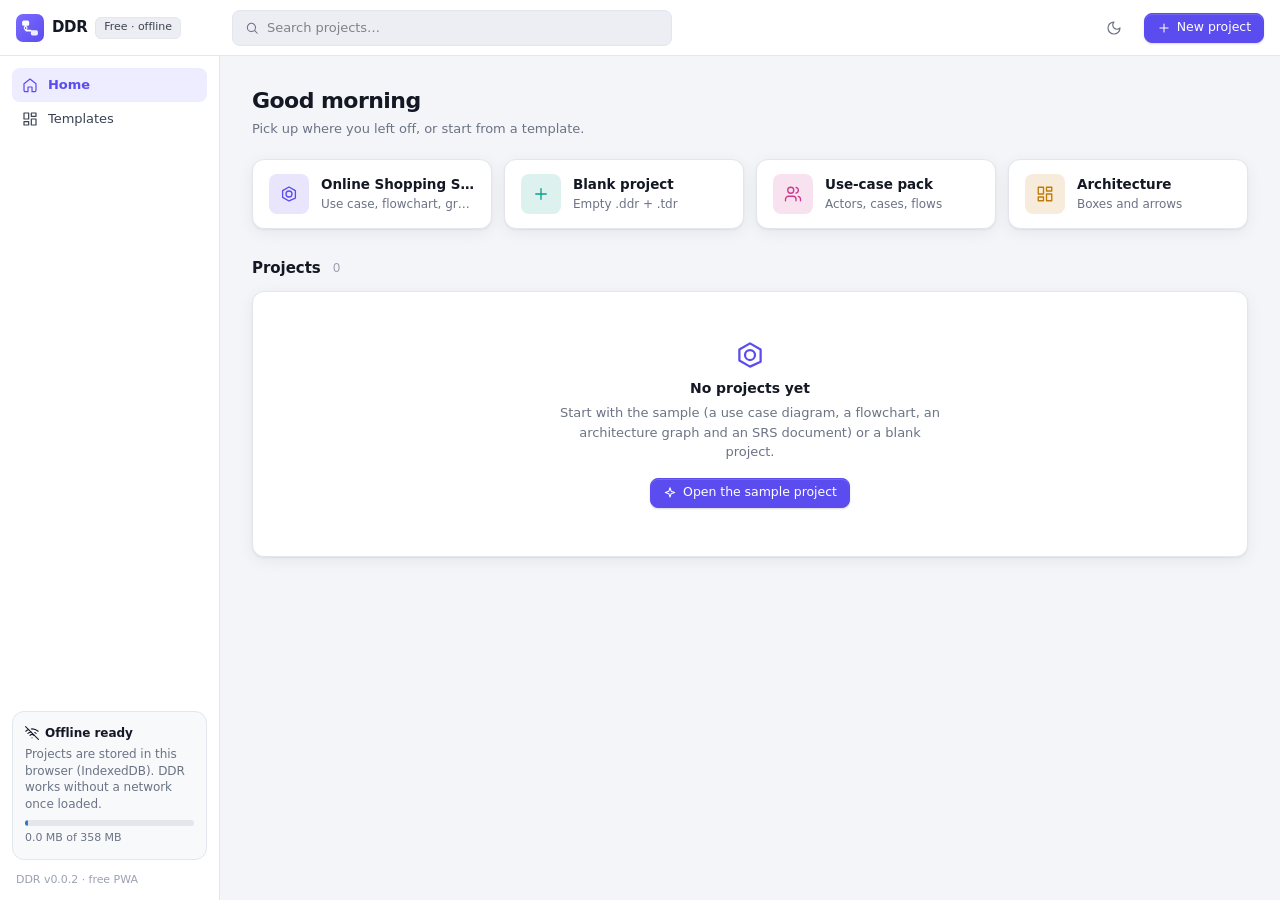
==== index.html @ 41c35bd2 "PWA v0.0.2: mobile layout, resizable panels, SEO" ====
<!doctype html>
<html lang="en">
  <head>
    <meta charset="UTF-8" />
    <meta name="viewport" content="width=device-width, initial-scale=1.0, viewport-fit=cover, interactive-widget=resizes-content" />
    <title>DDR: Diagram Done Right · text-to-diagram editor for software engineers</title>
    <meta name="description" content="DDR is a free, offline-first editor for software diagrams and docs. Write use case diagrams, flowcharts and architecture graphs as plain text, see them live, drag nodes and bend edges, and the code updates itself." />
    <meta name="keywords" content="diagram as code, text to diagram, use case diagram, flowchart, architecture diagram, UML, SRS, software documentation, diagram editor, offline PWA, ddr, tdr" />
    <meta name="author" content="Fastering18" />
    <meta name="robots" content="index, follow, max-image-preview:large" />
    <meta name="application-name" content="DDR" />
    <meta name="apple-mobile-web-app-title" content="DDR" />
    <meta name="apple-mobile-web-app-capable" content="yes" />
    <meta name="mobile-web-app-capable" content="yes" />
    <meta name="apple-mobile-web-app-status-bar-style" content="black-translucent" />
    <meta name="format-detection" content="telephone=no" />
    <meta name="color-scheme" content="light dark" />
    <meta name="theme-color" content="#5b4cf0" media="(prefers-color-scheme: light)" />
    <meta name="theme-color" content="#151820" media="(prefers-color-scheme: dark)" />
    <link rel="icon" type="image/svg+xml" href="./icons/icon.svg" />
    <link rel="icon" type="image/png" sizes="192x192" href="./icons/icon-192.png" />
    <link rel="apple-touch-icon" href="./icons/icon-192.png" />

    <meta property="og:type" content="website" />
    <meta property="og:site_name" content="DDR: Diagram Done Right" />
    <meta property="og:title" content="DDR: Diagram Done Right" />
    <meta property="og:description" content="Write diagrams as text, see them live, drag them and the code follows. Use case diagrams, flowcharts, architecture graphs and docs in one offline app." />
    <meta property="og:locale" content="en_US" />
    <meta property="og:image:width" content="1200" />
    <meta property="og:image:height" content="630" />
    <meta property="og:image:alt" content="The DDR editor: diagram code on the left, the live use case diagram on the right" />
    <meta name="twitter:card" content="summary_large_image" />
    <meta name="twitter:title" content="DDR: Diagram Done Right" />
    <meta name="twitter:description" content="Write diagrams as text, see them live, drag them and the code follows. Free and offline." />
    <link rel="canonical" href="https://fastering.thedev.id/ddr-free/" />
    <link rel="sitemap" type="application/xml" title="Sitemap" href="https://fastering.thedev.id/ddr-free/sitemap.xml" />
    <meta property="og:url" content="https://fastering.thedev.id/ddr-free/" />
    <meta property="og:image" content="https://fastering.thedev.id/ddr-free/og.png" />
    <meta property="og:image:secure_url" content="https://fastering.thedev.id/ddr-free/og.png" />
    <meta property="og:image:type" content="image/png" />
    <meta name="twitter:image" content="https://fastering.thedev.id/ddr-free/og.png" />
    <script type="application/ld+json">{"@context":"https://schema.org","@type":"SoftwareApplication","name":"DDR: Diagram Done Right","alternateName":"DDR","url":"https://fastering.thedev.id/ddr-free/","image":"https://fastering.thedev.id/ddr-free/og.png","screenshot":"https://fastering.thedev.id/ddr-free/og.png","applicationCategory":"DeveloperApplication","applicationSubCategory":"Diagram editor","operatingSystem":"Any (web browser), Windows, macOS, Linux, Android, iOS","softwareVersion":"0.0.2","description":"Offline-first editor for software diagrams and docs. Write use case diagrams, flowcharts and architecture graphs as text, see them live, and drag them while the code follows.","offers":{"@type":"Offer","price":"0","priceCurrency":"USD"},"author":{"@type":"Person","name":"Fastering18","url":"https://github.com/Fastering18"},"featureList":["Diagrams as text (.ddr)","Documents with live diagrams (.tdr)","Two-way code and diagram editing","Straight and curved edges with bends","SVG and PNG export","Works offline (PWA)"]}</script>

    <script>
      try {
        const t = localStorage.getItem('ddr.theme') || (matchMedia('(prefers-color-scheme: dark)').matches ? 'dark' : 'light')
        document.documentElement.dataset.theme = t
      } catch {}
    </script>
    <script type="module" crossorigin src="./assets/index-CaxhBNw_.js"></script>
    <link rel="stylesheet" crossorigin href="./assets/index-z5CokylX.css">
  <link rel="manifest" href="./manifest.webmanifest"></head>
  <body>
    <div id="app">
      <!-- Static intro for crawlers and no-JS visitors. The app replaces it on load. -->
      <main id="ddr-static" style="max-width:720px;margin:0 auto;padding:40px 20px;font-family:system-ui,sans-serif;line-height:1.6">
        <h1>DDR: Diagram Done Right</h1>
        <p>DDR is an all-in-one editor for software engineers. Write diagrams as plain text in <code>.ddr</code> files and documents in <code>.tdr</code> files, and see the result live next to the code.</p>
        <h2>Features</h2>
        <ul>
          <li>Use case diagrams, flowcharts and architecture graphs from a short, readable text syntax.</li>
          <li>Two-way editing: drag nodes, bend edges into straight or curved lines, and the code updates only that part.</li>
          <li>Documents with embedded live diagrams, ready to print or save as PDF.</li>
          <li>Export diagrams as SVG or PNG.</li>
          <li>Works offline as an installable app. Projects stay in your browser.</li>
          <li>Responsive layout with resizable panels on desktop and mobile.</li>
        </ul>
        <noscript><p><strong>DDR needs JavaScript to run.</strong> Please enable it to open the editor.</p></noscript>
      </main>
    </div>
  </body>
</html>
---- assets/index-z5CokylX.css ----
/*! tailwindcss v4.3.3 | MIT License | https://tailwindcss.com */
@layer properties{@supports (((-webkit-hyphens:none)) and (not (margin-trim:inline))) or ((-moz-orient:inline) and (not (color:rgb(from red r g b)))){*,:before,:after{--tw-rotate-x:initial;--tw-rotate-y:initial;--tw-rotate-z:initial;--tw-skew-x:initial;--tw-skew-y:initial;--tw-space-y-reverse:0;--tw-space-x-reverse:0;--tw-border-style:solid;--tw-leading:initial;--tw-font-weight:initial;--tw-tracking:initial;--tw-ordinal:initial;--tw-slashed-zero:initial;--tw-numeric-figure:initial;--tw-numeric-spacing:initial;--tw-numeric-fraction:initial;--tw-shadow:0 0 #0000;--tw-shadow-color:initial;--tw-shadow-alpha:100%;--tw-inset-shadow:0 0 #0000;--tw-inset-shadow-color:initial;--tw-inset-shadow-alpha:100%;--tw-ring-color:initial;--tw-ring-shadow:0 0 #0000;--tw-inset-ring-color:initial;--tw-inset-ring-shadow:0 0 #0000;--tw-ring-inset:initial;--tw-ring-offset-width:0px;--tw-ring-offset-color:#fff;--tw-ring-offset-shadow:0 0 #0000;--tw-outline-style:solid;--tw-blur:initial;--tw-brightness:initial;--tw-contrast:initial;--tw-grayscale:initial;--tw-hue-rotate:initial;--tw-invert:initial;--tw-opacity:initial;--tw-saturate:initial;--tw-sepia:initial;--tw-drop-shadow:initial;--tw-drop-shadow-color:initial;--tw-drop-shadow-alpha:100%;--tw-drop-shadow-size:initial;--tw-backdrop-blur:initial;--tw-backdrop-brightness:initial;--tw-backdrop-contrast:initial;--tw-backdrop-grayscale:initial;--tw-backdrop-hue-rotate:initial;--tw-backdrop-invert:initial;--tw-backdrop-opacity:initial;--tw-backdrop-saturate:initial;--tw-backdrop-sepia:initial;--tw-translate-x:0;--tw-translate-y:0;--tw-translate-z:0}::backdrop{--tw-rotate-x:initial;--tw-rotate-y:initial;--tw-rotate-z:initial;--tw-skew-x:initial;--tw-skew-y:initial;--tw-space-y-reverse:0;--tw-space-x-reverse:0;--tw-border-style:solid;--tw-leading:initial;--tw-font-weight:initial;--tw-tracking:initial;--tw-ordinal:initial;--tw-slashed-zero:initial;--tw-numeric-figure:initial;--tw-numeric-spacing:initial;--tw-numeric-fraction:initial;--tw-shadow:0 0 #0000;--tw-shadow-color:initial;--tw-shadow-alpha:100%;--tw-inset-shadow:0 0 #0000;--tw-inset-shadow-color:initial;--tw-inset-shadow-alpha:100%;--tw-ring-color:initial;--tw-ring-shadow:0 0 #0000;--tw-inset-ring-color:initial;--tw-inset-ring-shadow:0 0 #0000;--tw-ring-inset:initial;--tw-ring-offset-width:0px;--tw-ring-offset-color:#fff;--tw-ring-offset-shadow:0 0 #0000;--tw-outline-style:solid;--tw-blur:initial;--tw-brightness:initial;--tw-contrast:initial;--tw-grayscale:initial;--tw-hue-rotate:initial;--tw-invert:initial;--tw-opacity:initial;--tw-saturate:initial;--tw-sepia:initial;--tw-drop-shadow:initial;--tw-drop-shadow-color:initial;--tw-drop-shadow-alpha:100%;--tw-drop-shadow-size:initial;--tw-backdrop-blur:initial;--tw-backdrop-brightness:initial;--tw-backdrop-contrast:initial;--tw-backdrop-grayscale:initial;--tw-backdrop-hue-rotate:initial;--tw-backdrop-invert:initial;--tw-backdrop-opacity:initial;--tw-backdrop-saturate:initial;--tw-backdrop-sepia:initial;--tw-translate-x:0;--tw-translate-y:0;--tw-translate-z:0}}}@layer theme{:root,:host{--font-sans:Inter, "Segoe UI", system-ui, -apple-system, sans-serif;--font-mono:"JetBrains Mono", "Cascadia Code", "Fira Code", Consolas, monospace;--color-black:#000;--color-white:#fff;--spacing:.25rem;--container-sm:24rem;--container-md:28rem;--font-weight-medium:500;--font-weight-semibold:600;--font-weight-bold:700;--tracking-tight:-.025em;--tracking-wider:.05em;--leading-tight:1.25;--leading-snug:1.375;--leading-relaxed:1.625;--radius-md:.375rem;--radius-lg:.5rem;--radius-xl:.75rem;--shadow-lg:0 10px 15px -3px #0000001a, 0 4px 6px -4px #0000001a;--default-transition-duration:.15s;--default-transition-timing-function:cubic-bezier(.4, 0, .2, 1);--default-font-family:Inter, "Segoe UI", system-ui, -apple-system, sans-serif;--default-mono-font-family:"JetBrains Mono", "Cascadia Code", "Fira Code", Consolas, monospace}}@layer base{*,:after,:before{box-sizing:border-box;border:0 solid;margin:0;padding:0}::backdrop{box-sizing:border-box;border:0 solid;margin:0;padding:0}::file-selector-button{box-sizing:border-box;border:0 solid;margin:0;padding:0}html,:host{-webkit-text-size-adjust:100%;tab-size:4;line-height:1.5;font-family:var(--default-font-family,-apple-system, BlinkMacSystemFont, "Segoe UI", Roboto, "Helvetica Neue", "Noto Sans", Arial, sans-serif, "Apple Color Emoji", "Segoe UI Emoji", "Segoe UI Symbol", "Noto Color Emoji");font-feature-settings:var(--default-font-feature-settings,normal);font-variation-settings:var(--default-font-variation-settings,normal);-webkit-tap-highlight-color:transparent}hr{height:0;color:inherit;border-top-width:1px}abbr:where([title]){-webkit-text-decoration:underline dotted;text-decoration:underline dotted}h1,h2,h3,h4,h5,h6{font-size:inherit;font-weight:inherit}a{color:inherit;-webkit-text-decoration:inherit;-webkit-text-decoration:inherit;-webkit-text-decoration:inherit;-webkit-text-decoration:inherit;text-decoration:inherit}b,strong{font-weight:bolder}code,kbd,samp,pre{font-family:var(--default-mono-font-family,ui-monospace, SFMono-Regular, Menlo, Monaco, Consolas, "Liberation Mono", "Courier New", monospace);font-feature-settings:var(--default-mono-font-feature-settings,normal);font-variation-settings:var(--default-mono-font-variation-settings,normal);font-size:1em}small{font-size:80%}sub,sup{vertical-align:baseline;font-size:75%;line-height:0;position:relative}sub{bottom:-.25em}sup{top:-.5em}table{text-indent:0;border-color:inherit;border-collapse:collapse}:-moz-focusring:where(:not(iframe)){outline:auto}progress{vertical-align:baseline}summary{display:list-item}ol,ul,menu{list-style:none}img,svg,video,canvas,audio,iframe,embed,object{vertical-align:middle;display:block}img,video{max-width:100%;height:auto}button,input,select,optgroup,textarea{font:inherit;font-feature-settings:inherit;font-variation-settings:inherit;letter-spacing:inherit;color:inherit;opacity:1;background-color:#0000;border-radius:0}::file-selector-button{font:inherit;font-feature-settings:inherit;font-variation-settings:inherit;letter-spacing:inherit;color:inherit;opacity:1;background-color:#0000;border-radius:0}:where(select:is([multiple],[size])) optgroup{font-weight:bolder}:where(select:is([multiple],[size])) optgroup option{padding-inline-start:20px}::file-selector-button{margin-inline-end:4px}::placeholder{opacity:1}@supports (not ((-webkit-appearance:-apple-pay-button))) or (contain-intrinsic-size:1px){::placeholder{color:currentColor}@supports (color:color-mix(in lab, red, red)){::placeholder{color:color-mix(in oklab, currentcolor 50%, transparent)}}}textarea{resize:vertical}::-webkit-search-decoration{-webkit-appearance:none}::-webkit-date-and-time-value{min-height:1lh;text-align:inherit}::-webkit-datetime-edit{display:inline-flex}::-webkit-datetime-edit-fields-wrapper{padding:0}::-webkit-datetime-edit{padding-block:0}::-webkit-datetime-edit-year-field{padding-block:0}::-webkit-datetime-edit-month-field{padding-block:0}::-webkit-datetime-edit-day-field{padding-block:0}::-webkit-datetime-edit-hour-field{padding-block:0}::-webkit-datetime-edit-minute-field{padding-block:0}::-webkit-datetime-edit-second-field{padding-block:0}::-webkit-datetime-edit-millisecond-field{padding-block:0}::-webkit-datetime-edit-meridiem-field{padding-block:0}::-webkit-calendar-picker-indicator{line-height:1}:-moz-ui-invalid{box-shadow:none}button,input:where([type=button],[type=reset],[type=submit]){appearance:button}::file-selector-button{appearance:button}::-webkit-inner-spin-button{height:auto}::-webkit-outer-spin-button{height:auto}[hidden]:where(:not([hidden=until-found])){display:none!important}}@layer components{.btn{border:1px solid var(--border);background:var(--panel);height:30px;color:var(--text);font:500 12.5px/1 var(--font-sans);white-space:nowrap;border-radius:8px;align-items:center;gap:6px;padding:0 12px;transition:background .12s,border-color .12s;display:inline-flex}.btn:hover:not(:disabled){background:var(--panel2);border-color:var(--border2)}.btn.primary{background:var(--accent);border-color:var(--accent);color:#fff;box-shadow:0 1px 2px #00000026,inset 0 1px #ffffff26}[data-theme=dark] .btn.primary{color:#0d0f14}.btn.primary:hover:not(:disabled){background:var(--accent2);border-color:var(--accent2)}.btn.ghost{color:var(--muted);background:0 0;border-color:#0000}.btn.ghost:hover:not(:disabled){background:var(--bg2);color:var(--text)}.btn.sm{border-radius:7px;height:26px;padding:0 8px;font-size:12px}.btn.icon{justify-content:center;width:28px;padding:0}.btn.danger{color:var(--red)}.kbd{font:500 10.5px/1 var(--font-mono);color:var(--muted);border:1px solid var(--border2);background:var(--panel2);border-bottom-width:2px;border-radius:5px;padding:3px 5px}.input{border:1px solid var(--border2);background:var(--panel);width:100%;height:32px;color:var(--text);font:13px var(--font-sans);border-radius:8px;outline:none;padding:0 10px}.input:focus{border-color:var(--accent);box-shadow:0 0 0 3px var(--accent-soft)}.input.sm{border-radius:6px;height:26px;padding:0 7px;font-size:12px}textarea.input{resize:vertical;height:auto;padding:6px 10px;line-height:1.45}select.input{padding-right:4px}.input:disabled,.input[readonly]:not(.font-mono){opacity:.6;cursor:not-allowed}.sec-h{height:32px;font:650 10.5px/1 var(--font-sans);letter-spacing:.07em;text-transform:uppercase;color:var(--muted);align-items:center;gap:6px;padding:0 12px;display:flex}.badge{height:20px;font:600 11px/1 var(--font-sans);background:var(--accent-soft);color:var(--accent);border-radius:6px;align-items:center;gap:4px;padding:0 7px;display:inline-flex}.chip{background:var(--bg2);border:1px solid var(--border);height:22px;color:var(--text2);border-radius:6px;align-items:center;gap:5px;padding:0 8px;font-size:12px;display:inline-flex}.av{width:26px;height:26px;font:600 10.5px/1 var(--font-sans);color:#fff;border:2px solid var(--panel);border-radius:50%;flex:none;justify-content:center;align-items:center;display:inline-flex}.scroll-thin{scrollbar-width:thin;scrollbar-color:var(--border2) transparent}.card{background:var(--panel);border:1px solid var(--border);box-shadow:var(--shadow);border-radius:12px}}@layer utilities{.pointer-events-auto{pointer-events:auto}.pointer-events-none{pointer-events:none}.absolute{position:absolute}.fixed{position:fixed}.relative{position:relative}.static{position:static}.inset-0{inset:0}.inset-x-3{inset-inline:calc(var(--spacing) * 3)}.inset-y-0{inset-block:0}.top-0{top:0}.top-2\.5{top:calc(var(--spacing) * 2.5)}.top-3{top:calc(var(--spacing) * 3)}.top-6{top:calc(var(--spacing) * 6)}.top-10{top:calc(var(--spacing) * 10)}.-right-0\.5{right:calc(var(--spacing) * -.5)}.right-0{right:0}.right-2\.5{right:calc(var(--spacing) * 2.5)}.right-3{right:calc(var(--spacing) * 3)}.right-4{right:calc(var(--spacing) * 4)}.-bottom-0\.5{bottom:calc(var(--spacing) * -.5)}.bottom-3{bottom:calc(var(--spacing) * 3)}.bottom-10{bottom:calc(var(--spacing) * 10)}.left-0{left:0}.left-2\.5{left:calc(var(--spacing) * 2.5)}.left-3{left:calc(var(--spacing) * 3)}.left-\[230px\]{left:230px}.z-20{z-index:20}.z-30{z-index:30}.z-40{z-index:40}.z-50{z-index:50}.z-\[60\]{z-index:60}.mx-0\.5{margin-inline:calc(var(--spacing) * .5)}.mx-2{margin-inline:calc(var(--spacing) * 2)}.mx-auto{margin-inline:auto}.-mt-7{margin-top:calc(var(--spacing) * -7)}.mt-0\.5{margin-top:calc(var(--spacing) * .5)}.mt-1{margin-top:var(--spacing)}.mt-1\.5{margin-top:calc(var(--spacing) * 1.5)}.mt-2{margin-top:calc(var(--spacing) * 2)}.mt-2\.5{margin-top:calc(var(--spacing) * 2.5)}.mt-3{margin-top:calc(var(--spacing) * 3)}.mt-4{margin-top:calc(var(--spacing) * 4)}.mt-5{margin-top:calc(var(--spacing) * 5)}.mt-7{margin-top:calc(var(--spacing) * 7)}.mt-8{margin-top:calc(var(--spacing) * 8)}.mt-10{margin-top:calc(var(--spacing) * 10)}.mb-1{margin-bottom:var(--spacing)}.mb-2{margin-bottom:calc(var(--spacing) * 2)}.mb-3{margin-bottom:calc(var(--spacing) * 3)}.mb-4{margin-bottom:calc(var(--spacing) * 4)}.mb-5{margin-bottom:calc(var(--spacing) * 5)}.mb-6{margin-bottom:calc(var(--spacing) * 6)}.ml-1{margin-left:var(--spacing)}.ml-2{margin-left:calc(var(--spacing) * 2)}.ml-auto{margin-left:auto}.block{display:block}.flex{display:flex}.grid{display:grid}.hidden{display:none}.inline{display:inline}.inline-block{display:inline-block}.inline-flex{display:inline-flex}.h-1{height:var(--spacing)}.h-1\.5{height:calc(var(--spacing) * 1.5)}.h-2\.5{height:calc(var(--spacing) * 2.5)}.h-4{height:calc(var(--spacing) * 4)}.h-5{height:calc(var(--spacing) * 5)}.h-6{height:calc(var(--spacing) * 6)}.h-7{height:calc(var(--spacing) * 7)}.h-8{height:calc(var(--spacing) * 8)}.h-9{height:calc(var(--spacing) * 9)}.h-10{height:calc(var(--spacing) * 10)}.h-11{height:calc(var(--spacing) * 11)}.h-14{height:calc(var(--spacing) * 14)}.h-20{height:calc(var(--spacing) * 20)}.h-\[150px\]{height:150px}.h-\[300px\]{height:300px}.h-fit{height:-moz-fit-content;height:fit-content}.h-full{height:100%}.max-h-\[45\%\]{max-height:45%}.max-h-\[52vh\]{max-height:52vh}.max-h-\[88vh\]{max-height:88vh}.min-h-0{min-height:0}.w-0{width:0}.w-1\.5{width:calc(var(--spacing) * 1.5)}.w-2\.5{width:calc(var(--spacing) * 2.5)}.w-5{width:calc(var(--spacing) * 5)}.w-6{width:calc(var(--spacing) * 6)}.w-8{width:calc(var(--spacing) * 8)}.w-9{width:calc(var(--spacing) * 9)}.w-10{width:calc(var(--spacing) * 10)}.w-11{width:calc(var(--spacing) * 11)}.w-12{width:calc(var(--spacing) * 12)}.w-14{width:calc(var(--spacing) * 14)}.w-40{width:calc(var(--spacing) * 40)}.w-56{width:calc(var(--spacing) * 56)}.w-\[46\%\]{width:46%}.w-\[220px\]{width:220px}.w-\[230px\]{width:230px}.w-\[290px\]{width:290px}.w-\[340px\]{width:340px}.w-\[400px\]{width:400px}.w-\[560px\]{width:560px}.w-\[580px\]{width:580px}.w-auto{width:auto}.w-fit{width:-moz-fit-content;width:fit-content}.w-full{width:100%}.w-px{width:1px}.max-w-\[92vw\]{max-width:92vw}.max-w-\[94vw\]{max-width:94vw}.max-w-\[380px\]{max-width:380px}.max-w-\[420px\]{max-width:420px}.max-w-\[440px\]{max-width:440px}.max-w-\[calc\(100vw-2rem\)\]{max-width:calc(100vw - 2rem)}.max-w-full{max-width:100%}.max-w-md{max-width:var(--container-md)}.max-w-sm{max-width:var(--container-sm)}.min-w-0{min-width:0}.flex-1{flex:1}.flex-none{flex:none}.border-collapse{border-collapse:collapse}.rotate-90{rotate:90deg}.rotate-\[3deg\]{rotate:3deg}.transform{transform:var(--tw-rotate-x,) var(--tw-rotate-y,) var(--tw-rotate-z,) var(--tw-skew-x,) var(--tw-skew-y,)}.resize{resize:both}.grid-cols-1{grid-template-columns:repeat(1,minmax(0,1fr))}.grid-cols-2{grid-template-columns:repeat(2,minmax(0,1fr))}.grid-cols-3{grid-template-columns:repeat(3,minmax(0,1fr))}.grid-cols-\[64px_1fr\]{grid-template-columns:64px 1fr}.flex-col{flex-direction:column}.flex-wrap{flex-wrap:wrap}.items-center{align-items:center}.items-end{align-items:flex-end}.items-start{align-items:flex-start}.justify-between{justify-content:space-between}.justify-center{justify-content:center}.justify-end{justify-content:flex-end}.gap-0\.5{gap:calc(var(--spacing) * .5)}.gap-1{gap:var(--spacing)}.gap-1\.5{gap:calc(var(--spacing) * 1.5)}.gap-2{gap:calc(var(--spacing) * 2)}.gap-2\.5{gap:calc(var(--spacing) * 2.5)}.gap-3{gap:calc(var(--spacing) * 3)}.gap-4{gap:calc(var(--spacing) * 4)}.gap-6{gap:calc(var(--spacing) * 6)}:where(.space-y-1>:not(:last-child)){--tw-space-y-reverse:0;margin-block-start:calc(var(--spacing) * var(--tw-space-y-reverse));margin-block-end:calc(var(--spacing) * calc(1 - var(--tw-space-y-reverse)))}:where(.space-y-1\.5>:not(:last-child)){--tw-space-y-reverse:0;margin-block-start:calc(calc(var(--spacing) * 1.5) * var(--tw-space-y-reverse));margin-block-end:calc(calc(var(--spacing) * 1.5) * calc(1 - var(--tw-space-y-reverse)))}.gap-x-2{column-gap:calc(var(--spacing) * 2)}:where(.-space-x-1\.5>:not(:last-child)){--tw-space-x-reverse:0;margin-inline-start:calc(calc(var(--spacing) * -1.5) * var(--tw-space-x-reverse));margin-inline-end:calc(calc(var(--spacing) * -1.5) * calc(1 - var(--tw-space-x-reverse)))}.gap-y-1\.5{row-gap:calc(var(--spacing) * 1.5)}.gap-y-2{row-gap:calc(var(--spacing) * 2)}.truncate{text-overflow:ellipsis;white-space:nowrap;overflow:hidden}.overflow-auto{overflow:auto}.overflow-hidden{overflow:hidden}.overflow-x-auto{overflow-x:auto}.rounded-full{border-radius:2147483647px}.rounded-lg{border-radius:var(--radius-lg)}.rounded-md{border-radius:var(--radius-md)}.rounded-xl{border-radius:var(--radius-xl)}.border{border-style:var(--tw-border-style);border-width:1px}.border-0{border-style:var(--tw-border-style);border-width:0}.border-2{border-style:var(--tw-border-style);border-width:2px}.border-4{border-style:var(--tw-border-style);border-width:4px}.border-t{border-top-style:var(--tw-border-style);border-top-width:1px}.border-r{border-right-style:var(--tw-border-style);border-right-width:1px}.border-b{border-bottom-style:var(--tw-border-style);border-bottom-width:1px}.border-dashed{--tw-border-style:dashed;border-style:dashed}.border-white\/10{border-color:#ffffff1a}@supports (color:color-mix(in lab, red, red)){.border-white\/10{border-color:color-mix(in oklab, var(--color-white) 10%, transparent)}}.bg-black\/25{background-color:#00000040}@supports (color:color-mix(in lab, red, red)){.bg-black\/25{background-color:color-mix(in oklab, var(--color-black) 25%, transparent)}}.bg-black\/30{background-color:#0000004d}@supports (color:color-mix(in lab, red, red)){.bg-black\/30{background-color:color-mix(in oklab, var(--color-black) 30%, transparent)}}.bg-transparent{background-color:#0000}.bg-white{background-color:var(--color-white)}.p-0\.5{padding:calc(var(--spacing) * .5)}.p-1{padding:var(--spacing)}.p-1\.5{padding:calc(var(--spacing) * 1.5)}.p-3{padding:calc(var(--spacing) * 3)}.p-4{padding:calc(var(--spacing) * 4)}.p-5{padding:calc(var(--spacing) * 5)}.p-6{padding:calc(var(--spacing) * 6)}.p-8{padding:calc(var(--spacing) * 8)}.px-0{padding-inline:0}.px-1{padding-inline:var(--spacing)}.px-1\.5{padding-inline:calc(var(--spacing) * 1.5)}.px-2{padding-inline:calc(var(--spacing) * 2)}.px-2\.5{padding-inline:calc(var(--spacing) * 2.5)}.px-3{padding-inline:calc(var(--spacing) * 3)}.px-4{padding-inline:calc(var(--spacing) * 4)}.px-5{padding-inline:calc(var(--spacing) * 5)}.px-6{padding-inline:calc(var(--spacing) * 6)}.px-10{padding-inline:calc(var(--spacing) * 10)}.py-1{padding-block:var(--spacing)}.py-1\.5{padding-block:calc(var(--spacing) * 1.5)}.py-2{padding-block:calc(var(--spacing) * 2)}.py-2\.5{padding-block:calc(var(--spacing) * 2.5)}.py-3{padding-block:calc(var(--spacing) * 3)}.py-3\.5{padding-block:calc(var(--spacing) * 3.5)}.py-4{padding-block:calc(var(--spacing) * 4)}.py-5{padding-block:calc(var(--spacing) * 5)}.py-8{padding-block:calc(var(--spacing) * 8)}.py-9{padding-block:calc(var(--spacing) * 9)}.py-10{padding-block:calc(var(--spacing) * 10)}.py-12{padding-block:calc(var(--spacing) * 12)}.pt-2{padding-top:calc(var(--spacing) * 2)}.pt-3{padding-top:calc(var(--spacing) * 3)}.pt-4{padding-top:calc(var(--spacing) * 4)}.pt-\[12vh\]{padding-top:12vh}.pr-1{padding-right:var(--spacing)}.pr-9{padding-right:calc(var(--spacing) * 9)}.pb-1{padding-bottom:var(--spacing)}.pb-2{padding-bottom:calc(var(--spacing) * 2)}.pb-3{padding-bottom:calc(var(--spacing) * 3)}.pb-3\.5{padding-bottom:calc(var(--spacing) * 3.5)}.pb-4{padding-bottom:calc(var(--spacing) * 4)}.pb-6{padding-bottom:calc(var(--spacing) * 6)}.pl-3{padding-left:calc(var(--spacing) * 3)}.text-center{text-align:center}.text-left{text-align:left}.text-right{text-align:right}.font-mono{font-family:JetBrains Mono,Cascadia Code,Fira Code,Consolas,monospace}.text-\[10\.5px\]{font-size:10.5px}.text-\[11\.5px\]{font-size:11.5px}.text-\[11px\]{font-size:11px}.text-\[12\.5px\]{font-size:12.5px}.text-\[12px\]{font-size:12px}.text-\[13\.5px\]{font-size:13.5px}.text-\[13px\]{font-size:13px}.text-\[14px\]{font-size:14px}.text-\[15px\]{font-size:15px}.text-\[16px\]{font-size:16px}.text-\[17px\]{font-size:17px}.text-\[22px\]{font-size:22px}.text-\[24px\]{font-size:24px}.text-\[34px\]{font-size:34px}.leading-\[1\.7\]{--tw-leading:1.7;line-height:1.7}.leading-\[1\.15\]{--tw-leading:1.15;line-height:1.15}.leading-relaxed{--tw-leading:var(--leading-relaxed);line-height:var(--leading-relaxed)}.leading-snug{--tw-leading:var(--leading-snug);line-height:var(--leading-snug)}.leading-tight{--tw-leading:var(--leading-tight);line-height:var(--leading-tight)}.font-bold{--tw-font-weight:var(--font-weight-bold);font-weight:var(--font-weight-bold)}.font-medium{--tw-font-weight:var(--font-weight-medium);font-weight:var(--font-weight-medium)}.font-semibold{--tw-font-weight:var(--font-weight-semibold);font-weight:var(--font-weight-semibold)}.tracking-tight{--tw-tracking:var(--tracking-tight);letter-spacing:var(--tracking-tight)}.tracking-wider{--tw-tracking:var(--tracking-wider);letter-spacing:var(--tracking-wider)}.whitespace-nowrap{white-space:nowrap}.text-accent{color:var(--accent)}.text-amber{color:var(--amber)}.text-blue{color:var(--blue)}.text-faint{color:var(--faint)}.text-green{color:var(--green)}.text-ink{color:var(--text)}.text-ink2{color:var(--text2)}.text-muted{color:var(--muted)}.text-red{color:var(--red)}.text-teal{color:var(--teal)}.text-white{color:var(--color-white)}.text-white\/60{color:#fff9}@supports (color:color-mix(in lab, red, red)){.text-white\/60{color:color-mix(in oklab, var(--color-white) 60%, transparent)}}.text-white\/70{color:#ffffffb3}@supports (color:color-mix(in lab, red, red)){.text-white\/70{color:color-mix(in oklab, var(--color-white) 70%, transparent)}}.capitalize{text-transform:capitalize}.uppercase{text-transform:uppercase}.italic{font-style:italic}.tabular-nums{--tw-numeric-spacing:tabular-nums;font-variant-numeric:var(--tw-ordinal,) var(--tw-slashed-zero,) var(--tw-numeric-figure,) var(--tw-numeric-spacing,) var(--tw-numeric-fraction,)}.opacity-0{opacity:0}.opacity-50{opacity:.5}.opacity-80{opacity:.8}.shadow-2xl{--tw-shadow:0 25px 50px -12px var(--tw-shadow-color,#00000040);box-shadow:var(--tw-inset-shadow), var(--tw-inset-ring-shadow), var(--tw-ring-offset-shadow), var(--tw-ring-shadow), var(--tw-shadow)}.shadow-lg{--tw-shadow:0 10px 15px -3px var(--tw-shadow-color,#0000001a), 0 4px 6px -4px var(--tw-shadow-color,#0000001a);box-shadow:var(--tw-inset-shadow), var(--tw-inset-ring-shadow), var(--tw-ring-offset-shadow), var(--tw-ring-shadow), var(--tw-shadow)}.shadow-sm{--tw-shadow:0 1px 3px 0 var(--tw-shadow-color,#0000001a), 0 1px 2px -1px var(--tw-shadow-color,#0000001a);box-shadow:var(--tw-inset-shadow), var(--tw-inset-ring-shadow), var(--tw-ring-offset-shadow), var(--tw-ring-shadow), var(--tw-shadow)}.outline{outline-style:var(--tw-outline-style);outline-width:1px}.filter{filter:var(--tw-blur,) var(--tw-brightness,) var(--tw-contrast,) var(--tw-grayscale,) var(--tw-hue-rotate,) var(--tw-invert,) var(--tw-saturate,) var(--tw-sepia,) var(--tw-drop-shadow,)}.backdrop-blur-\[2px\]{--tw-backdrop-blur:blur(2px);-webkit-backdrop-filter:var(--tw-backdrop-blur,) var(--tw-backdrop-brightness,) var(--tw-backdrop-contrast,) var(--tw-backdrop-grayscale,) var(--tw-backdrop-hue-rotate,) var(--tw-backdrop-invert,) var(--tw-backdrop-opacity,) var(--tw-backdrop-saturate,) var(--tw-backdrop-sepia,);backdrop-filter:var(--tw-backdrop-blur,) var(--tw-backdrop-brightness,) var(--tw-backdrop-contrast,) var(--tw-backdrop-grayscale,) var(--tw-backdrop-hue-rotate,) var(--tw-backdrop-invert,) var(--tw-backdrop-opacity,) var(--tw-backdrop-saturate,) var(--tw-backdrop-sepia,)}.transition{transition-property:color,background-color,border-color,outline-color,text-decoration-color,fill,stroke,--tw-gradient-from,--tw-gradient-via,--tw-gradient-to,opacity,box-shadow,transform,translate,scale,rotate,filter,-webkit-backdrop-filter,backdrop-filter,display,content-visibility,overlay,pointer-events;transition-timing-function:var(--tw-ease,var(--default-transition-timing-function));transition-duration:var(--tw-duration,var(--default-transition-duration))}.outline-none{--tw-outline-style:none;outline-style:none}.select-none{-webkit-user-select:none;user-select:none}@media (hover:hover){.group-hover\:opacity-100:is(:where(.group):hover *){opacity:1}.hover\:-translate-y-px:hover{--tw-translate-y:-1px;translate:var(--tw-translate-x) var(--tw-translate-y)}.hover\:border-\[var\(--border2\)\]:hover{border-color:var(--border2)}.hover\:bg-\[var\(--bg2\)\]:hover{background-color:var(--bg2)}.hover\:text-ink:hover{color:var(--text)}.hover\:shadow-lg:hover{--tw-shadow:0 10px 15px -3px var(--tw-shadow-color,#0000001a), 0 4px 6px -4px var(--tw-shadow-color,#0000001a);box-shadow:var(--tw-inset-shadow), var(--tw-inset-ring-shadow), var(--tw-ring-offset-shadow), var(--tw-ring-shadow), var(--tw-shadow)}}@media (min-width:420px){.min-\[420px\]\:grid-cols-2{grid-template-columns:repeat(2,minmax(0,1fr))}}@media (min-width:40rem){.sm\:flex{display:flex}.sm\:inline{display:inline}.sm\:inline-flex{display:inline-flex}.sm\:gap-2{gap:calc(var(--spacing) * 2)}.sm\:gap-4{gap:calc(var(--spacing) * 4)}.sm\:px-2{padding-inline:calc(var(--spacing) * 2)}.sm\:px-4{padding-inline:calc(var(--spacing) * 4)}.sm\:px-8{padding-inline:calc(var(--spacing) * 8)}.sm\:py-7{padding-block:calc(var(--spacing) * 7)}}@media (min-width:48rem){.md\:flex{display:flex}.md\:hidden{display:none}.md\:inline{display:inline}.md\:inline-flex{display:inline-flex}.md\:w-\[200px\]{width:200px}.md\:flex-none{flex:none}.md\:grid-cols-2{grid-template-columns:repeat(2,minmax(0,1fr))}.md\:gap-3{gap:calc(var(--spacing) * 3)}.md\:gap-4{gap:calc(var(--spacing) * 4)}.md\:px-3{padding-inline:calc(var(--spacing) * 3)}}@media (min-width:64rem){.lg\:flex{display:flex}.lg\:inline{display:inline}.lg\:inline-flex{display:inline-flex}.lg\:grid-cols-4{grid-template-columns:repeat(4,minmax(0,1fr))}}@media (min-width:80rem){.xl\:grid-cols-3{grid-template-columns:repeat(3,minmax(0,1fr))}}@media (hover:none){.\[\@media\(hover\:none\)\]\:opacity-100{opacity:1}}}:root,[data-theme=light]{--bg:#f4f5f8;--bg2:#eceef3;--panel:#fff;--panel2:#f8f9fb;--raise:#fff;--border:#e3e6ec;--border2:#d5d9e1;--text:#141824;--text2:#3b4252;--muted:#6b7385;--faint:#9aa1b1;--accent:#5b4cf0;--accent2:#7a6cff;--accent-soft:#eeecff;--accent-ink:#fff;--teal:#0e9f8e;--amber:#c27a06;--pink:#d0378b;--blue:#2f6fec;--green:#179c52;--red:#d64545;--code-bg:#fff;--code-gutter:#a3aab8;--code-line:#f3f2ff;--k:#5b4cf0;--s:#141824;--p:#9aa1b1;--c:#8b93a5;--ref:#0e8a7c;--kw:#c02d7d;--attr:#b26b00;--str:#1f7a46;--num:#b26b00;--canvas:#f7f8fa;--dot:#d9dde5;--uc-fill:#f1efff;--uc-stroke:#6d5ff5;--uc-text:#241d63;--line:#8a90a2;--boundary:#c9cdd8;--boundary-fill:#ffffffbf;--node-fill:#fff;--node-stroke:#c9cede;--ext-fill:#fff6e6;--ext-stroke:#e0a43a;--label-bg:#f7f8fa;--sel:#2f6fec;--shadow:0 1px 2px #1018280f, 0 4px 16px #1018280f;--shadow-lg:0 10px 40px #10182829, 0 2px 8px #10182814;--page:#fff;--page-bg:#e9ebf0;--lightningcss-light:initial;--lightningcss-dark: ;color-scheme:light}[data-theme=dark]{--bg:#0d0f14;--bg2:#11141a;--panel:#151820;--panel2:#1a1e27;--raise:#1d212b;--border:#252a35;--border2:#313744;--text:#e7e9ef;--text2:#c3c8d4;--muted:#8890a2;--faint:#5f6779;--accent:#8b7dff;--accent2:#a497ff;--accent-soft:#8b7dff24;--accent-ink:#0d0f14;--teal:#3cc9b6;--amber:#f0b44c;--pink:#f27bbd;--blue:#6ea0ff;--green:#4fd18b;--red:#ff6b6b;--code-bg:#12151c;--code-gutter:#4b5263;--code-line:#8b7dff14;--k:#a497ff;--s:#e7e9ef;--p:#5f6779;--c:#6b7385;--ref:#4fd1bf;--kw:#f27bbd;--attr:#f0b44c;--str:#8fe0a8;--num:#f0b44c;--canvas:#10131a;--dot:#222735;--uc-fill:#8b7dff21;--uc-stroke:#8b7dff;--uc-text:#e6e3ff;--line:#6c7488;--boundary:#343a49;--boundary-fill:#15182099;--node-fill:#1a1e28;--node-stroke:#3a4152;--ext-fill:#f0b44c1f;--ext-stroke:#f0b44c;--label-bg:#10131a;--sel:#6ea0ff;--shadow:0 1px 2px #0006, 0 4px 16px #00000040;--shadow-lg:0 16px 50px #0000008c, 0 2px 8px #00000059;--page:#fbfbfc;--page-bg:#0b0d12;--lightningcss-light: ;--lightningcss-dark:initial;color-scheme:dark}html,body,#app{height:100%}#app{height:100dvh}html,body{overscroll-behavior:none;overflow:hidden}body{font-family:var(--font-sans);color:var(--text);background:var(--bg);-webkit-font-smoothing:antialiased;letter-spacing:-.003em;margin:0;font-size:13px}button{cursor:pointer}button:disabled{cursor:default;opacity:.5}:focus-visible{outline:2px solid var(--accent);outline-offset:1px}::selection{background:var(--accent)}@supports (color:color-mix(in lab, red, red)){::selection{background:color-mix(in srgb, var(--accent) 25%, transparent)}}.cm-editor{background:var(--code-bg);height:100%;color:var(--s);font-size:12.5px}.cm-editor.cm-focused{outline:none}.cm-scroller{font-family:var(--font-mono)!important;line-height:21px!important}.cm-gutters{background:var(--code-bg)!important;color:var(--code-gutter)!important;border-right:none!important}.cm-lineNumbers .cm-gutterElement{min-width:38px;padding:0 12px 0 14px!important}.cm-activeLine{background:var(--code-line)!important}.cm-activeLineGutter{background:var(--code-line)!important;color:var(--text)!important}.cm-cursor{border-left:2px solid var(--accent)!important}.cm-selectionBackground,.cm-focused .cm-selectionBackground{background:var(--accent)!important}@supports (color:color-mix(in lab, red, red)){.cm-selectionBackground,.cm-focused .cm-selectionBackground{background:color-mix(in srgb, var(--accent) 22%, transparent)!important}}.cm-foldGutter .cm-gutterElement{color:var(--faint)}.cm-tooltip{box-shadow:var(--shadow-lg);color:var(--text);border-radius:8px;background:var(--raise)!important;border:1px solid var(--border2)!important}.cm-tooltip-lint{padding:2px}.cm-diagnostic{font-family:var(--font-sans);font-size:12px}.cm-lintRange-error{-webkit-text-decoration:underline wavy var(--red);-webkit-text-decoration:underline wavy var(--red);-webkit-text-decoration:underline wavy var(--red);text-decoration:underline wavy var(--red);text-underline-offset:3px;text-decoration-thickness:1px;background-image:none!important}.cm-lintRange-warning{-webkit-text-decoration:underline wavy var(--amber);-webkit-text-decoration:underline wavy var(--amber);-webkit-text-decoration:underline wavy var(--amber);text-decoration:underline wavy var(--amber);text-underline-offset:3px;text-decoration-thickness:1px;background-image:none!important}.cm-ddr-hl{background:var(--sel)}@supports (color:color-mix(in lab, red, red)){.cm-ddr-hl{background:color-mix(in srgb, var(--sel) 12%, transparent)}}.cm-ySelectionInfo{font-family:var(--font-sans);border-radius:3px;padding:1px 4px;font-size:10px}.cm-panels{background:var(--panel2)!important;color:var(--text)!important;border-color:var(--border)!important}.cm-searchMatch{background:var(--amber)!important}@supports (color:color-mix(in lab, red, red)){.cm-searchMatch{background:color-mix(in srgb, var(--amber) 30%, transparent)!important}}.ddr-canvas text{font-family:var(--font-sans);fill:var(--text);-webkit-user-select:none;user-select:none;font-size:12.5px}.ddr-canvas .n-shape{fill:var(--node-fill);stroke:var(--node-stroke);stroke-width:1.3px}.ddr-canvas .n-usecase .n-shape{fill:var(--uc-fill);stroke:var(--uc-stroke);stroke-width:1.4px}.ddr-canvas .n-usecase text{fill:var(--uc-text);font-weight:550}.ddr-canvas .n-decision .n-shape{fill:var(--uc-fill);stroke:var(--uc-stroke);stroke-width:1.4px}.ddr-canvas .n-decision text{fill:var(--uc-text);font-weight:650}.ddr-canvas .n-terminal .n-shape{fill:var(--accent);stroke:none}.ddr-canvas .n-terminal text{fill:#fff;font-weight:600}[data-theme=dark] .ddr-canvas .n-terminal text{fill:#0d0f14}.ddr-canvas .n-system .n-shape,.ddr-canvas .ext .n-shape{fill:var(--ext-fill);stroke:var(--ext-stroke);stroke-width:1.4px}.ddr-canvas .ext .n-shape{stroke-dasharray:4 3}.ddr-canvas .n-system text{font-weight:600}.ddr-canvas text.stereo{fill:var(--amber);font-size:10px;font-family:var(--font-mono)}.ddr-canvas .actor-fig{stroke:var(--text2);stroke-width:1.8px;fill:none;stroke-linecap:round}.ddr-canvas .actor-head{stroke:var(--text2);stroke-width:1.8px;fill:var(--canvas)}.ddr-canvas .n-actor text{font-weight:600}.ddr-canvas .missing text{fill:var(--red)}.ddr-canvas .e-line{stroke:var(--line);stroke-width:1.4px;fill:none}.ddr-canvas .e-include .e-line,.ddr-canvas .e-extend .e-line{stroke:var(--uc-stroke);stroke-width:1.3px}.ddr-canvas .e-arrow{fill:var(--line)}.ddr-canvas .e-include .e-arrow,.ddr-canvas .e-extend .e-arrow{fill:var(--uc-stroke)}.ddr-canvas .e-label rect{fill:var(--label-bg);opacity:.92}.ddr-canvas .e-label text{fill:var(--muted);font-size:10.5px;font-weight:600}.ddr-canvas .e-include .e-label text,.ddr-canvas .e-extend .e-label text{fill:var(--uc-stroke);font-family:var(--font-mono)}.ddr-canvas .boundary{fill:var(--boundary-fill);stroke:var(--boundary);stroke-width:1.4px}.ddr-canvas .b-title{font-size:13px;font-weight:700}.ddr-canvas .b-sub{fill:var(--muted);font-size:10.5px;font-family:var(--font-mono)}.ddr-canvas .edge.selected .e-line{stroke:var(--sel);stroke-width:1.8px}.ddr-canvas .edge.selected .e-arrow,.ddr-canvas .edge.selected .e-label rect{fill:var(--sel)}@supports (color:color-mix(in lab, red, red)){.ddr-canvas .edge.selected .e-label rect{fill:color-mix(in srgb, var(--sel) 30%, var(--label-bg))}}.ddr-canvas .edge.selected .e-label rect{opacity:1}.ddr-canvas .edge.selected .e-label text{fill:var(--text)}.ddr-canvas .edge:hover .e-line{stroke:var(--sel)}@supports (color:color-mix(in lab, red, red)){.ddr-canvas .edge:hover .e-line{stroke:color-mix(in srgb, var(--sel) 70%, var(--line))}}.ddr-canvas .node{cursor:move}.ddr-canvas .node.hl .n-shape{stroke:var(--sel);stroke-width:1.8px;stroke-dasharray:3 2}.ddr-canvas .h-mid{fill:var(--sel);stroke:#fff;stroke-width:1.2px;cursor:grab}.ddr-canvas .h-bend{fill:var(--panel);stroke:var(--sel);stroke-width:1.6px;cursor:grab}.ddr-canvas .h-conn{fill:var(--panel);stroke:var(--sel);stroke-width:1.5px;cursor:crosshair}.ddr-canvas .h-size{fill:var(--panel);stroke:var(--sel);stroke-width:1.5px;cursor:nwse-resize}.ddr-canvas .sel-box{fill:none;stroke:var(--sel);stroke-width:1px;stroke-dasharray:4 3;pointer-events:none}.ddr-canvas .band{fill:var(--sel)}@supports (color:color-mix(in lab, red, red)){.ddr-canvas .band{fill:color-mix(in srgb, var(--sel) 8%, transparent)}}.ddr-canvas .band{stroke:var(--sel);stroke-width:1px;stroke-dasharray:4 3}.ddr-canvas .node.selected .n-shape{stroke:var(--sel)!important;stroke-width:2px!important}.ddr-canvas .node.hl .n-shape{stroke:var(--sel)!important}.ddr-canvas .node.selected .actor-fig,.ddr-canvas .node.selected .actor-head{stroke:var(--sel)}.ddr-canvas:focus-visible,.no-ring:focus-visible{outline:none}.gutter{z-index:8;touch-action:none;background:var(--border);flex:none;transition:background .12s;position:relative}.gutter.v{cursor:col-resize;width:1px}.gutter.h{cursor:row-resize;height:1px}.gutter:before{content:"";position:absolute}.gutter.v:before{inset:0 -4px}.gutter.h:before{inset:-4px 0}.gutter:hover,.gutter.active{background:var(--accent)}.gutter.v:hover,.gutter.v.active,.gutter.h:hover,.gutter.h.active{box-shadow:0 0 0 1px var(--accent)}.gutter:after{content:"";background:var(--border2);opacity:0;border-radius:3px;transition:opacity .12s;position:absolute;top:50%;left:50%;transform:translate(-50%,-50%)}.gutter.v:after{width:4px;height:28px}.gutter.h:after{width:28px;height:4px}.gutter:hover:after,.gutter.active:after{opacity:1;background:var(--accent)}@media (pointer:coarse){.gutter.v:before{inset:0 -11px}.gutter.h:before{inset:-11px 0}.gutter:after{opacity:1}.gutter.v:after{width:6px;height:36px}.gutter.h:after{width:36px;height:6px}}body.resizing,body.resizing *{-webkit-user-select:none!important;user-select:none!important}body.resizing-x,body.resizing-x *{cursor:col-resize!important}body.resizing-y,body.resizing-y *{cursor:row-resize!important}body.resizing iframe{pointer-events:none}.backdrop{z-index:39;background:#080a1073;position:absolute;inset:0}@media print{html,body,#app{height:auto!important;overflow:visible!important}body *{visibility:hidden}.tdr-print .tdr-page,.tdr-print .tdr-page *{visibility:visible}.tdr-print .tdr-page{position:absolute;top:0;left:0;box-shadow:none!important;max-width:none!important;min-height:0!important;padding:0!important}}@property --tw-rotate-x{syntax:"*";inherits:false}@property --tw-rotate-y{syntax:"*";inherits:false}@property --tw-rotate-z{syntax:"*";inherits:false}@property --tw-skew-x{syntax:"*";inherits:false}@property --tw-skew-y{syntax:"*";inherits:false}@property --tw-space-y-reverse{syntax:"*";inherits:false;initial-value:0}@property --tw-space-x-reverse{syntax:"*";inherits:false;initial-value:0}@property --tw-border-style{syntax:"*";inherits:false;initial-value:solid}@property --tw-leading{syntax:"*";inherits:false}@property --tw-font-weight{syntax:"*";inherits:false}@property --tw-tracking{syntax:"*";inherits:false}@property --tw-ordinal{syntax:"*";inherits:false}@property --tw-slashed-zero{syntax:"*";inherits:false}@property --tw-numeric-figure{syntax:"*";inherits:false}@property --tw-numeric-spacing{syntax:"*";inherits:false}@property --tw-numeric-fraction{syntax:"*";inherits:false}@property --tw-shadow{syntax:"*";inherits:false;initial-value:0 0 #0000}@property --tw-shadow-color{syntax:"*";inherits:false}@property --tw-shadow-alpha{syntax:"<percentage>";inherits:false;initial-value:100%}@property --tw-inset-shadow{syntax:"*";inherits:false;initial-value:0 0 #0000}@property --tw-inset-shadow-color{syntax:"*";inherits:false}@property --tw-inset-shadow-alpha{syntax:"<percentage>";inherits:false;initial-value:100%}@property --tw-ring-color{syntax:"*";inherits:false}@property --tw-ring-shadow{syntax:"*";inherits:false;initial-value:0 0 #0000}@property --tw-inset-ring-color{syntax:"*";inherits:false}@property --tw-inset-ring-shadow{syntax:"*";inherits:false;initial-value:0 0 #0000}@property --tw-ring-inset{syntax:"*";inherits:false}@property --tw-ring-offset-width{syntax:"<length>";inherits:false;initial-value:0}@property --tw-ring-offset-color{syntax:"*";inherits:false;initial-value:#fff}@property --tw-ring-offset-shadow{syntax:"*";inherits:false;initial-value:0 0 #0000}@property --tw-outline-style{syntax:"*";inherits:false;initial-value:solid}@property --tw-blur{syntax:"*";inherits:false}@property --tw-brightness{syntax:"*";inherits:false}@property --tw-contrast{syntax:"*";inherits:false}@property --tw-grayscale{syntax:"*";inherits:false}@property --tw-hue-rotate{syntax:"*";inherits:false}@property --tw-invert{syntax:"*";inherits:false}@property --tw-opacity{syntax:"*";inherits:false}@property --tw-saturate{syntax:"*";inherits:false}@property --tw-sepia{syntax:"*";inherits:false}@property --tw-drop-shadow{syntax:"*";inherits:false}@property --tw-drop-shadow-color{syntax:"*";inherits:false}@property --tw-drop-shadow-alpha{syntax:"<percentage>";inherits:false;initial-value:100%}@property --tw-drop-shadow-size{syntax:"*";inherits:false}@property --tw-backdrop-blur{syntax:"*";inherits:false}@property --tw-backdrop-brightness{syntax:"*";inherits:false}@property --tw-backdrop-contrast{syntax:"*";inherits:false}@property --tw-backdrop-grayscale{syntax:"*";inherits:false}@property --tw-backdrop-hue-rotate{syntax:"*";inherits:false}@property --tw-backdrop-invert{syntax:"*";inherits:false}@property --tw-backdrop-opacity{syntax:"*";inherits:false}@property --tw-backdrop-saturate{syntax:"*";inherits:false}@property --tw-backdrop-sepia{syntax:"*";inherits:false}@property --tw-translate-x{syntax:"*";inherits:false;initial-value:0}@property --tw-translate-y{syntax:"*";inherits:false;initial-value:0}@property --tw-translate-z{syntax:"*";inherits:false;initial-value:0}.nav.svelte-1thed0a{height:34px;color:var(--text2);text-align:left;border-radius:8px;align-items:center;gap:10px;width:100%;padding:0 10px;font-size:13px;display:flex}.nav.svelte-1thed0a:hover{background:var(--bg2)}.nav.on.svelte-1thed0a{background:var(--accent-soft);color:var(--accent);font-weight:600}.thumb.svelte-1thed0a{background-color:var(--canvas);background-image:radial-gradient(var(--dot) 1px, transparent 1px);background-size:14px 14px}.thumb-svg.svelte-1thed0a{justify-content:center;align-items:center;width:100%;height:100%;padding:12px 16px;display:flex}.thumb-svg.svelte-1thed0a svg{width:100%;height:100%}.menu-item.svelte-1thed0a{text-align:left;border-radius:6px;align-items:center;gap:8px;width:100%;height:30px;padding:0 10px;font-size:12.5px;display:flex}.menu-item.svelte-1thed0a:hover{background:var(--bg2)}.tool-on.svelte-rsqf62{background:var(--accent-soft)!important;color:var(--accent)!important}.seg-on.svelte-1c2gg3a{background:var(--accent-soft)!important;color:var(--accent)!important;border-color:color-mix(in srgb, var(--accent) 40%, transparent)!important}.seg.svelte-6igjf1{background:var(--bg2);border:1px solid var(--border);border-radius:8px;padding:2px;display:inline-flex}.seg.svelte-6igjf1 button:where(.svelte-6igjf1){height:22px;color:var(--muted);border-radius:6px;align-items:center;gap:5px;padding:0 8px;font-size:12px;display:inline-flex}.seg.svelte-6igjf1 button.on:where(.svelte-6igjf1){background:var(--panel);color:var(--text);box-shadow:var(--shadow);font-weight:550}.view-tab.svelte-6igjf1{height:24px;color:var(--muted);white-space:nowrap;border-radius:6px;padding:0 9px;font-size:12px}.view-tab.svelte-6igjf1:hover{background:var(--bg2);color:var(--text)}.view-tab.on.svelte-6igjf1{background:var(--accent-soft);color:var(--accent);font-weight:600}.insp-float.svelte-6igjf1{box-shadow:var(--shadow-lg);border-left:1px solid var(--border)}.tool-on.svelte-6igjf1{background:var(--accent-soft)!important;color:var(--accent)!important}.seg.svelte-ih807x{background:var(--bg2);border:1px solid var(--border);border-radius:8px;padding:2px;display:inline-flex}.seg.svelte-ih807x button:where(.svelte-ih807x){height:22px;color:var(--muted);border-radius:6px;align-items:center;gap:5px;padding:0 8px;font-size:12px;display:inline-flex}.seg.svelte-ih807x button.on:where(.svelte-ih807x){background:var(--panel);color:var(--text);box-shadow:var(--shadow);font-weight:550}.tdr-page.svelte-ih807x{color:#1b1f2a;background:#fff;border-radius:4px;width:100%;max-width:760px;min-height:980px;padding:64px 72px;font-family:Georgia,Times New Roman,serif;font-size:14.5px;line-height:1.62;box-shadow:0 1px 3px #00000014,0 10px 30px #00000014}.compact.svelte-ih807x .tdr-page:where(.svelte-ih807x){min-height:0;padding:26px 18px;font-size:14px}.compact.svelte-ih807x .tdr-title:where(.svelte-ih807x) h1:where(.svelte-ih807x){font-size:22px}.compact.svelte-ih807x .tdr-body:where(.svelte-ih807x) table{display:block;overflow-x:auto}.tdr-body.svelte-ih807x img{max-width:100%;height:auto}.compact.svelte-ih807x .tdr-body:where(.svelte-ih807x){overflow-wrap:anywhere}.tdr-title.svelte-ih807x{text-align:center;border-bottom:1px solid #e5e7ee;margin-bottom:36px;padding-bottom:22px}.tdr-title.svelte-ih807x h1:where(.svelte-ih807x){letter-spacing:-.01em;margin:0 0 6px;font-size:27px;font-weight:700}.tdr-title.svelte-ih807x .sub:where(.svelte-ih807x){color:#4a5163;margin:0 0 10px;font-size:16px}.tdr-title.svelte-ih807x .meta:where(.svelte-ih807x){font:12.5px var(--font-sans);color:#7a8193;margin:0}.tdr-body.svelte-ih807x h1{counter-increment:h1;margin:30px 0 10px;font-size:20px;font-weight:700}.tdr-body.svelte-ih807x h2{margin:22px 0 8px;font-size:16.5px;font-weight:700}.tdr-body.svelte-ih807x h3{margin:18px 0 6px;font-size:15px;font-weight:700}.tdr-body.svelte-ih807x p{margin:0 0 11px}.tdr-body.svelte-ih807x code{font:12.5px var(--font-mono);background:#f2f3f7;border-radius:4px;padding:1px 4px}.tdr-body.svelte-ih807x ul,.tdr-body.svelte-ih807x ol{margin:0 0 11px;padding-left:22px}.tdr-body.svelte-ih807x ul{list-style:outside}.tdr-body.svelte-ih807x ol{list-style:decimal}.tdr-body.svelte-ih807x table{border-collapse:collapse;width:100%;font:12.5px var(--font-sans);margin:14px 0}.tdr-body.svelte-ih807x th,.tdr-body.svelte-ih807x td{text-align:left;border:1px solid #dfe2ea;padding:6px 9px}.tdr-body.svelte-ih807x th{background:#f5f6f9;font-weight:650}.tdr-body.svelte-ih807x blockquote{color:#4a5163;border-left:3px solid #d5d9e3;margin:12px 0;padding:4px 14px}.tdr-body.svelte-ih807x .callout{font-family:var(--font-sans);background:#f4f2ff;border-left-color:#5b4cf0;border-radius:0 6px 6px 0;padding:10px 14px;font-size:13px}.tdr-body.svelte-ih807x .callout-warning,.tdr-body.svelte-ih807x .callout-caution{background:#fff7e8;border-left-color:#c27a06}.tdr-body.svelte-ih807x .callout p{margin:0}.tdr-body.svelte-ih807x .tdr-fig{text-align:center;margin:20px 0}.tdr-body.svelte-ih807x .tdr-svg{font:12px var(--font-sans);color:#7a8193;background:#fcfcfd;border:1px solid #eceef3;border-radius:8px;padding:14px}.tdr-body.svelte-ih807x .tdr-svg svg{max-width:100%;height:auto;max-height:560px}.tdr-body.svelte-ih807x figcaption{font:12.5px var(--font-sans);color:#4a5163;margin-top:8px}.tdr-body.svelte-ih807x figcaption a{color:#5b4cf0;font-family:var(--font-mono);margin-left:6px;font-size:11px;text-decoration:none}.tdr-body.svelte-ih807x .tdr-missing{color:#d64545}.tdr-body.svelte-ih807x .tdr-unknown{font:12px var(--font-mono);color:#9aa1b1}.row.svelte-1d5s726{width:100%;height:26px;color:var(--text2);text-align:left;border-radius:6px;align-items:center;gap:6px;padding-right:8px;font-size:12.5px;display:flex;position:relative}.row.svelte-1d5s726:hover{background:var(--bg2)}.row.active.svelte-1d5s726{background:var(--accent-soft);color:var(--accent);font-weight:600}.row.svelte-1d5s726 svg.flex-none{color:var(--c,currentColor)}.act.svelte-1d5s726{color:var(--muted);border-radius:4px;margin-left:auto;padding:3px;display:none}.act.svelte-1d5s726+.act:where(.svelte-1d5s726){margin-left:0}.act.svelte-1d5s726:hover{background:var(--border);color:var(--text)}.row.svelte-1d5s726:hover .act:where(.svelte-1d5s726){display:inline-flex}.okind.svelte-1d5s726{background:var(--bg2);width:16px;height:16px;color:var(--muted);font:600 9.5px/1 var(--font-mono);border-radius:4px;flex:none;justify-content:center;align-items:center;display:inline-flex}.explorer-input.svelte-1d5s726{margin-top:2px;margin-bottom:2px;display:block}.act-btn.svelte-d7lfgj{width:34px;height:34px;color:var(--muted);border-radius:8px;justify-content:center;align-items:center;display:flex}.act-btn.svelte-d7lfgj:hover{background:var(--bg2);color:var(--text)}.act-btn.on.svelte-d7lfgj{color:var(--accent);background:var(--accent-soft)}.tool-on.svelte-d7lfgj{background:var(--accent-soft)!important;color:var(--accent)!important}.drawer.svelte-d7lfgj{box-shadow:var(--shadow-lg);animation:.16s ease-out svelte-d7lfgj-drawer-in}@keyframes svelte-d7lfgj-drawer-in{0%{transform:translate(-100%)}to{transform:none}}.tab.svelte-d7lfgj{height:100%;color:var(--muted);border-right:1px solid var(--border);white-space:nowrap;align-items:center;gap:2px;font-size:12.5px;display:flex}.tab.svelte-d7lfgj:hover{color:var(--text)}.tab.on.svelte-d7lfgj{background:var(--panel);color:var(--text);box-shadow:inset 0 2px 0 var(--accent);font-weight:550}.tab.svelte-d7lfgj .close:where(.svelte-d7lfgj){width:22px;height:22px;color:var(--faint);border-radius:5px;justify-content:center;align-items:center;margin-right:4px;display:flex;position:relative}.tab.svelte-d7lfgj .close:where(.svelte-d7lfgj):hover{background:var(--bg2);color:var(--text)}.tab.svelte-d7lfgj .close:where(.svelte-d7lfgj) .dot:where(.svelte-d7lfgj){background:var(--amber);border-radius:50%;width:7px;height:7px;position:absolute}.tab.svelte-d7lfgj .close:where(.svelte-d7lfgj):hover .dot:where(.svelte-d7lfgj){display:none}.tab.svelte-d7lfgj .close:where(.svelte-d7lfgj) .dot:where(.svelte-d7lfgj)+svg{opacity:0}.tab.svelte-d7lfgj .close:where(.svelte-d7lfgj):hover .dot:where(.svelte-d7lfgj)+svg{opacity:1}.hero.svelte-19zw8co{background:radial-gradient(120% 80% at 0 0,#3a2bd6 0%,#1a1440 45%,#0d0f14 75%),#0d0f14}.hero.svelte-19zw8co:after{content:"";pointer-events:none;background:radial-gradient(closest-side,#0e9f8e8c,#0000);height:60%;position:absolute;inset:auto -20% -30% 20%}.grad.svelte-19zw8co{background:linear-gradient(90deg,#a497ff,#4fd1bf);color:#0000;-webkit-background-clip:text;background-clip:text}.code.svelte-19zw8co{z-index:1;background:#12151c;border:1px solid #ffffff14}.code.svelte-19zw8co .k:where(.svelte-19zw8co){color:#a497ff}.code.svelte-19zw8co .kw:where(.svelte-19zw8co){color:#f27bbd}.code.svelte-19zw8co .r:where(.svelte-19zw8co){color:#4fd1bf}.dot.svelte-19zw8co{border-radius:50%;width:9px;height:9px;display:inline-block}.paper.svelte-19zw8co svg{width:100%;height:100%}.lbl.svelte-19zw8co{margin:12px 0 5px;font-size:12px;font-weight:600;display:block}.ferr.svelte-19zw8co{color:var(--red);margin-top:4px;font-size:11.5px}
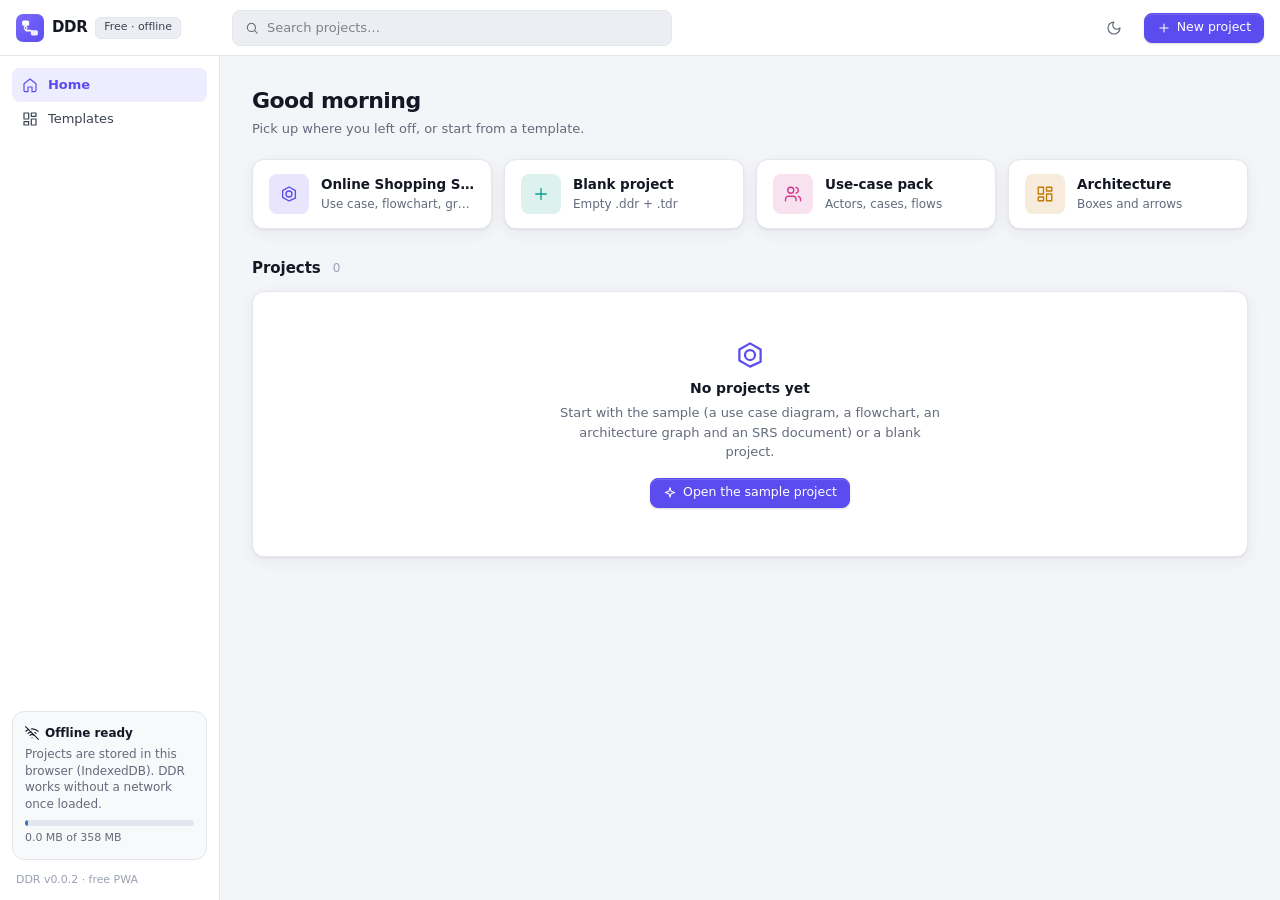
==== commit 23720cbe: "PWA from b421b0a: landscape phones, short-canvas fit, problems reset, contrast" ====
--- a/index.html
+++ b/index.html
@@ -47,8 +47,8 @@
         document.documentElement.dataset.theme = t
       } catch {}
     </script>
-    <script type="module" crossorigin src="./assets/index-CaxhBNw_.js"></script>
-    <link rel="stylesheet" crossorigin href="./assets/index-z5CokylX.css">
+    <script type="module" crossorigin src="./assets/index-D3D_4jcn.js"></script>
+    <link rel="stylesheet" crossorigin href="./assets/index-D8I77Ox9.css">
   <link rel="manifest" href="./manifest.webmanifest"></head>
   <body>
     <div id="app">
--- a/assets/index-D8I77Ox9.css
+++ b/assets/index-D8I77Ox9.css
@@ -0,0 +1,2 @@
+/*! tailwindcss v4.3.3 | MIT License | https://tailwindcss.com */
+@layer properties{@supports (((-webkit-hyphens:none)) and (not (margin-trim:inline))) or ((-moz-orient:inline) and (not (color:rgb(from red r g b)))){*,:before,:after{--tw-rotate-x:initial;--tw-rotate-y:initial;--tw-rotate-z:initial;--tw-skew-x:initial;--tw-skew-y:initial;--tw-space-y-reverse:0;--tw-space-x-reverse:0;--tw-border-style:solid;--tw-leading:initial;--tw-font-weight:initial;--tw-tracking:initial;--tw-ordinal:initial;--tw-slashed-zero:initial;--tw-numeric-figure:initial;--tw-numeric-spacing:initial;--tw-numeric-fraction:initial;--tw-shadow:0 0 #0000;--tw-shadow-color:initial;--tw-shadow-alpha:100%;--tw-inset-shadow:0 0 #0000;--tw-inset-shadow-color:initial;--tw-inset-shadow-alpha:100%;--tw-ring-color:initial;--tw-ring-shadow:0 0 #0000;--tw-inset-ring-color:initial;--tw-inset-ring-shadow:0 0 #0000;--tw-ring-inset:initial;--tw-ring-offset-width:0px;--tw-ring-offset-color:#fff;--tw-ring-offset-shadow:0 0 #0000;--tw-outline-style:solid;--tw-blur:initial;--tw-brightness:initial;--tw-contrast:initial;--tw-grayscale:initial;--tw-hue-rotate:initial;--tw-invert:initial;--tw-opacity:initial;--tw-saturate:initial;--tw-sepia:initial;--tw-drop-shadow:initial;--tw-drop-shadow-color:initial;--tw-drop-shadow-alpha:100%;--tw-drop-shadow-size:initial;--tw-backdrop-blur:initial;--tw-backdrop-brightness:initial;--tw-backdrop-contrast:initial;--tw-backdrop-grayscale:initial;--tw-backdrop-hue-rotate:initial;--tw-backdrop-invert:initial;--tw-backdrop-opacity:initial;--tw-backdrop-saturate:initial;--tw-backdrop-sepia:initial;--tw-translate-x:0;--tw-translate-y:0;--tw-translate-z:0}::backdrop{--tw-rotate-x:initial;--tw-rotate-y:initial;--tw-rotate-z:initial;--tw-skew-x:initial;--tw-skew-y:initial;--tw-space-y-reverse:0;--tw-space-x-reverse:0;--tw-border-style:solid;--tw-leading:initial;--tw-font-weight:initial;--tw-tracking:initial;--tw-ordinal:initial;--tw-slashed-zero:initial;--tw-numeric-figure:initial;--tw-numeric-spacing:initial;--tw-numeric-fraction:initial;--tw-shadow:0 0 #0000;--tw-shadow-color:initial;--tw-shadow-alpha:100%;--tw-inset-shadow:0 0 #0000;--tw-inset-shadow-color:initial;--tw-inset-shadow-alpha:100%;--tw-ring-color:initial;--tw-ring-shadow:0 0 #0000;--tw-inset-ring-color:initial;--tw-inset-ring-shadow:0 0 #0000;--tw-ring-inset:initial;--tw-ring-offset-width:0px;--tw-ring-offset-color:#fff;--tw-ring-offset-shadow:0 0 #0000;--tw-outline-style:solid;--tw-blur:initial;--tw-brightness:initial;--tw-contrast:initial;--tw-grayscale:initial;--tw-hue-rotate:initial;--tw-invert:initial;--tw-opacity:initial;--tw-saturate:initial;--tw-sepia:initial;--tw-drop-shadow:initial;--tw-drop-shadow-color:initial;--tw-drop-shadow-alpha:100%;--tw-drop-shadow-size:initial;--tw-backdrop-blur:initial;--tw-backdrop-brightness:initial;--tw-backdrop-contrast:initial;--tw-backdrop-grayscale:initial;--tw-backdrop-hue-rotate:initial;--tw-backdrop-invert:initial;--tw-backdrop-opacity:initial;--tw-backdrop-saturate:initial;--tw-backdrop-sepia:initial;--tw-translate-x:0;--tw-translate-y:0;--tw-translate-z:0}}}@layer theme{:root,:host{--font-sans:Inter, "Segoe UI", system-ui, -apple-system, sans-serif;--font-mono:"JetBrains Mono", "Cascadia Code", "Fira Code", Consolas, monospace;--color-black:#000;--color-white:#fff;--spacing:.25rem;--container-sm:24rem;--container-md:28rem;--font-weight-medium:500;--font-weight-semibold:600;--font-weight-bold:700;--tracking-tight:-.025em;--tracking-wider:.05em;--leading-tight:1.25;--leading-snug:1.375;--leading-relaxed:1.625;--radius-md:.375rem;--radius-lg:.5rem;--radius-xl:.75rem;--shadow-lg:0 10px 15px -3px #0000001a, 0 4px 6px -4px #0000001a;--default-transition-duration:.15s;--default-transition-timing-function:cubic-bezier(.4, 0, .2, 1);--default-font-family:Inter, "Segoe UI", system-ui, -apple-system, sans-serif;--default-mono-font-family:"JetBrains Mono", "Cascadia Code", "Fira Code", Consolas, monospace}}@layer base{*,:after,:before{box-sizing:border-box;border:0 solid;margin:0;padding:0}::backdrop{box-sizing:border-box;border:0 solid;margin:0;padding:0}::file-selector-button{box-sizing:border-box;border:0 solid;margin:0;padding:0}html,:host{-webkit-text-size-adjust:100%;tab-size:4;line-height:1.5;font-family:var(--default-font-family,-apple-system, BlinkMacSystemFont, "Segoe UI", Roboto, "Helvetica Neue", "Noto Sans", Arial, sans-serif, "Apple Color Emoji", "Segoe UI Emoji", "Segoe UI Symbol", "Noto Color Emoji");font-feature-settings:var(--default-font-feature-settings,normal);font-variation-settings:var(--default-font-variation-settings,normal);-webkit-tap-highlight-color:transparent}hr{height:0;color:inherit;border-top-width:1px}abbr:where([title]){-webkit-text-decoration:underline dotted;text-decoration:underline dotted}h1,h2,h3,h4,h5,h6{font-size:inherit;font-weight:inherit}a{color:inherit;-webkit-text-decoration:inherit;-webkit-text-decoration:inherit;-webkit-text-decoration:inherit;-webkit-text-decoration:inherit;text-decoration:inherit}b,strong{font-weight:bolder}code,kbd,samp,pre{font-family:var(--default-mono-font-family,ui-monospace, SFMono-Regular, Menlo, Monaco, Consolas, "Liberation Mono", "Courier New", monospace);font-feature-settings:var(--default-mono-font-feature-settings,normal);font-variation-settings:var(--default-mono-font-variation-settings,normal);font-size:1em}small{font-size:80%}sub,sup{vertical-align:baseline;font-size:75%;line-height:0;position:relative}sub{bottom:-.25em}sup{top:-.5em}table{text-indent:0;border-color:inherit;border-collapse:collapse}:-moz-focusring:where(:not(iframe)){outline:auto}progress{vertical-align:baseline}summary{display:list-item}ol,ul,menu{list-style:none}img,svg,video,canvas,audio,iframe,embed,object{vertical-align:middle;display:block}img,video{max-width:100%;height:auto}button,input,select,optgroup,textarea{font:inherit;font-feature-settings:inherit;font-variation-settings:inherit;letter-spacing:inherit;color:inherit;opacity:1;background-color:#0000;border-radius:0}::file-selector-button{font:inherit;font-feature-settings:inherit;font-variation-settings:inherit;letter-spacing:inherit;color:inherit;opacity:1;background-color:#0000;border-radius:0}:where(select:is([multiple],[size])) optgroup{font-weight:bolder}:where(select:is([multiple],[size])) optgroup option{padding-inline-start:20px}::file-selector-button{margin-inline-end:4px}::placeholder{opacity:1}@supports (not ((-webkit-appearance:-apple-pay-button))) or (contain-intrinsic-size:1px){::placeholder{color:currentColor}@supports (color:color-mix(in lab, red, red)){::placeholder{color:color-mix(in oklab, currentcolor 50%, transparent)}}}textarea{resize:vertical}::-webkit-search-decoration{-webkit-appearance:none}::-webkit-date-and-time-value{min-height:1lh;text-align:inherit}::-webkit-datetime-edit{display:inline-flex}::-webkit-datetime-edit-fields-wrapper{padding:0}::-webkit-datetime-edit{padding-block:0}::-webkit-datetime-edit-year-field{padding-block:0}::-webkit-datetime-edit-month-field{padding-block:0}::-webkit-datetime-edit-day-field{padding-block:0}::-webkit-datetime-edit-hour-field{padding-block:0}::-webkit-datetime-edit-minute-field{padding-block:0}::-webkit-datetime-edit-second-field{padding-block:0}::-webkit-datetime-edit-millisecond-field{padding-block:0}::-webkit-datetime-edit-meridiem-field{padding-block:0}::-webkit-calendar-picker-indicator{line-height:1}:-moz-ui-invalid{box-shadow:none}button,input:where([type=button],[type=reset],[type=submit]){appearance:button}::file-selector-button{appearance:button}::-webkit-inner-spin-button{height:auto}::-webkit-outer-spin-button{height:auto}[hidden]:where(:not([hidden=until-found])){display:none!important}}@layer components{.btn{border:1px solid var(--border);background:var(--panel);height:30px;color:var(--text);font:500 12.5px/1 var(--font-sans);white-space:nowrap;border-radius:8px;align-items:center;gap:6px;padding:0 12px;transition:background .12s,border-color .12s;display:inline-flex}.btn:hover:not(:disabled){background:var(--panel2);border-color:var(--border2)}.btn.primary{background:var(--accent);border-color:var(--accent);color:#fff;box-shadow:0 1px 2px #00000026,inset 0 1px #ffffff26}[data-theme=dark] .btn.primary{color:#0d0f14}.btn.primary:hover:not(:disabled){background:var(--accent2);border-color:var(--accent2)}.btn.ghost{color:var(--muted);background:0 0;border-color:#0000}.btn.ghost:hover:not(:disabled){background:var(--bg2);color:var(--text)}.btn.sm{border-radius:7px;height:26px;padding:0 8px;font-size:12px}.btn.icon{justify-content:center;width:28px;padding:0}.btn.danger{color:var(--red)}.kbd{font:500 10.5px/1 var(--font-mono);color:var(--muted);border:1px solid var(--border2);background:var(--panel2);border-bottom-width:2px;border-radius:5px;padding:3px 5px}.input{border:1px solid var(--border2);background:var(--panel);width:100%;height:32px;color:var(--text);font:13px var(--font-sans);border-radius:8px;outline:none;padding:0 10px}.input:focus{border-color:var(--accent);box-shadow:0 0 0 3px var(--accent-soft)}.input.sm{border-radius:6px;height:26px;padding:0 7px;font-size:12px}textarea.input{resize:vertical;height:auto;padding:6px 10px;line-height:1.45}select.input{padding-right:4px}.input:disabled,.input[readonly]:not(.font-mono){opacity:.6;cursor:not-allowed}.sec-h{height:32px;font:650 10.5px/1 var(--font-sans);letter-spacing:.07em;text-transform:uppercase;color:var(--muted);align-items:center;gap:6px;padding:0 12px;display:flex}.badge{height:20px;font:600 11px/1 var(--font-sans);background:var(--accent-soft);color:var(--accent);border-radius:6px;align-items:center;gap:4px;padding:0 7px;display:inline-flex}.chip{background:var(--bg2);border:1px solid var(--border);height:22px;color:var(--text2);border-radius:6px;align-items:center;gap:5px;padding:0 8px;font-size:12px;display:inline-flex}.av{width:26px;height:26px;font:600 10.5px/1 var(--font-sans);color:#fff;border:2px solid var(--panel);border-radius:50%;flex:none;justify-content:center;align-items:center;display:inline-flex}.scroll-thin{scrollbar-width:thin;scrollbar-color:var(--border2) transparent}.card{background:var(--panel);border:1px solid var(--border);box-shadow:var(--shadow);border-radius:12px}}@layer utilities{.pointer-events-auto{pointer-events:auto}.pointer-events-none{pointer-events:none}.absolute{position:absolute}.fixed{position:fixed}.relative{position:relative}.static{position:static}.inset-0{inset:0}.inset-x-3{inset-inline:calc(var(--spacing) * 3)}.inset-y-0{inset-block:0}.top-0{top:0}.top-2\.5{top:calc(var(--spacing) * 2.5)}.top-3{top:calc(var(--spacing) * 3)}.top-6{top:calc(var(--spacing) * 6)}.top-10{top:calc(var(--spacing) * 10)}.-right-0\.5{right:calc(var(--spacing) * -.5)}.right-0{right:0}.right-2\.5{right:calc(var(--spacing) * 2.5)}.right-3{right:calc(var(--spacing) * 3)}.right-4{right:calc(var(--spacing) * 4)}.-bottom-0\.5{bottom:calc(var(--spacing) * -.5)}.bottom-3{bottom:calc(var(--spacing) * 3)}.bottom-10{bottom:calc(var(--spacing) * 10)}.left-0{left:0}.left-2\.5{left:calc(var(--spacing) * 2.5)}.left-3{left:calc(var(--spacing) * 3)}.left-\[230px\]{left:230px}.z-20{z-index:20}.z-30{z-index:30}.z-40{z-index:40}.z-50{z-index:50}.z-\[60\]{z-index:60}.mx-0\.5{margin-inline:calc(var(--spacing) * .5)}.mx-2{margin-inline:calc(var(--spacing) * 2)}.mx-auto{margin-inline:auto}.-mt-7{margin-top:calc(var(--spacing) * -7)}.mt-0\.5{margin-top:calc(var(--spacing) * .5)}.mt-1{margin-top:var(--spacing)}.mt-1\.5{margin-top:calc(var(--spacing) * 1.5)}.mt-2{margin-top:calc(var(--spacing) * 2)}.mt-2\.5{margin-top:calc(var(--spacing) * 2.5)}.mt-3{margin-top:calc(var(--spacing) * 3)}.mt-4{margin-top:calc(var(--spacing) * 4)}.mt-5{margin-top:calc(var(--spacing) * 5)}.mt-7{margin-top:calc(var(--spacing) * 7)}.mt-8{margin-top:calc(var(--spacing) * 8)}.mt-10{margin-top:calc(var(--spacing) * 10)}.mb-1{margin-bottom:var(--spacing)}.mb-2{margin-bottom:calc(var(--spacing) * 2)}.mb-3{margin-bottom:calc(var(--spacing) * 3)}.mb-4{margin-bottom:calc(var(--spacing) * 4)}.mb-5{margin-bottom:calc(var(--spacing) * 5)}.mb-6{margin-bottom:calc(var(--spacing) * 6)}.ml-1{margin-left:var(--spacing)}.ml-2{margin-left:calc(var(--spacing) * 2)}.ml-auto{margin-left:auto}.block{display:block}.flex{display:flex}.grid{display:grid}.hidden{display:none}.inline{display:inline}.inline-block{display:inline-block}.inline-flex{display:inline-flex}.h-1{height:var(--spacing)}.h-1\.5{height:calc(var(--spacing) * 1.5)}.h-2\.5{height:calc(var(--spacing) * 2.5)}.h-4{height:calc(var(--spacing) * 4)}.h-5{height:calc(var(--spacing) * 5)}.h-6{height:calc(var(--spacing) * 6)}.h-7{height:calc(var(--spacing) * 7)}.h-8{height:calc(var(--spacing) * 8)}.h-9{height:calc(var(--spacing) * 9)}.h-10{height:calc(var(--spacing) * 10)}.h-11{height:calc(var(--spacing) * 11)}.h-14{height:calc(var(--spacing) * 14)}.h-20{height:calc(var(--spacing) * 20)}.h-\[150px\]{height:150px}.h-\[300px\]{height:300px}.h-fit{height:-moz-fit-content;height:fit-content}.h-full{height:100%}.max-h-\[45\%\]{max-height:45%}.max-h-\[52vh\]{max-height:52vh}.max-h-\[88vh\]{max-height:88vh}.min-h-0{min-height:0}.w-0{width:0}.w-1\.5{width:calc(var(--spacing) * 1.5)}.w-2\.5{width:calc(var(--spacing) * 2.5)}.w-5{width:calc(var(--spacing) * 5)}.w-6{width:calc(var(--spacing) * 6)}.w-8{width:calc(var(--spacing) * 8)}.w-9{width:calc(var(--spacing) * 9)}.w-10{width:calc(var(--spacing) * 10)}.w-11{width:calc(var(--spacing) * 11)}.w-12{width:calc(var(--spacing) * 12)}.w-14{width:calc(var(--spacing) * 14)}.w-40{width:calc(var(--spacing) * 40)}.w-56{width:calc(var(--spacing) * 56)}.w-\[46\%\]{width:46%}.w-\[220px\]{width:220px}.w-\[230px\]{width:230px}.w-\[290px\]{width:290px}.w-\[340px\]{width:340px}.w-\[400px\]{width:400px}.w-\[560px\]{width:560px}.w-\[580px\]{width:580px}.w-auto{width:auto}.w-fit{width:-moz-fit-content;width:fit-content}.w-full{width:100%}.w-px{width:1px}.max-w-\[92vw\]{max-width:92vw}.max-w-\[94vw\]{max-width:94vw}.max-w-\[380px\]{max-width:380px}.max-w-\[420px\]{max-width:420px}.max-w-\[440px\]{max-width:440px}.max-w-\[calc\(100vw-2rem\)\]{max-width:calc(100vw - 2rem)}.max-w-full{max-width:100%}.max-w-md{max-width:var(--container-md)}.max-w-sm{max-width:var(--container-sm)}.min-w-0{min-width:0}.flex-1{flex:1}.flex-none{flex:none}.shrink{flex-shrink:1}.border-collapse{border-collapse:collapse}.rotate-90{rotate:90deg}.rotate-\[3deg\]{rotate:3deg}.transform{transform:var(--tw-rotate-x,) var(--tw-rotate-y,) var(--tw-rotate-z,) var(--tw-skew-x,) var(--tw-skew-y,)}.resize{resize:both}.grid-cols-1{grid-template-columns:repeat(1,minmax(0,1fr))}.grid-cols-2{grid-template-columns:repeat(2,minmax(0,1fr))}.grid-cols-3{grid-template-columns:repeat(3,minmax(0,1fr))}.grid-cols-\[64px_1fr\]{grid-template-columns:64px 1fr}.flex-col{flex-direction:column}.flex-wrap{flex-wrap:wrap}.items-center{align-items:center}.items-end{align-items:flex-end}.items-start{align-items:flex-start}.justify-between{justify-content:space-between}.justify-center{justify-content:center}.justify-end{justify-content:flex-end}.gap-0\.5{gap:calc(var(--spacing) * .5)}.gap-1{gap:var(--spacing)}.gap-1\.5{gap:calc(var(--spacing) * 1.5)}.gap-2{gap:calc(var(--spacing) * 2)}.gap-2\.5{gap:calc(var(--spacing) * 2.5)}.gap-3{gap:calc(var(--spacing) * 3)}.gap-4{gap:calc(var(--spacing) * 4)}.gap-6{gap:calc(var(--spacing) * 6)}:where(.space-y-1>:not(:last-child)){--tw-space-y-reverse:0;margin-block-start:calc(var(--spacing) * var(--tw-space-y-reverse));margin-block-end:calc(var(--spacing) * calc(1 - var(--tw-space-y-reverse)))}:where(.space-y-1\.5>:not(:last-child)){--tw-space-y-reverse:0;margin-block-start:calc(calc(var(--spacing) * 1.5) * var(--tw-space-y-reverse));margin-block-end:calc(calc(var(--spacing) * 1.5) * calc(1 - var(--tw-space-y-reverse)))}.gap-x-2{column-gap:calc(var(--spacing) * 2)}:where(.-space-x-1\.5>:not(:last-child)){--tw-space-x-reverse:0;margin-inline-start:calc(calc(var(--spacing) * -1.5) * var(--tw-space-x-reverse));margin-inline-end:calc(calc(var(--spacing) * -1.5) * calc(1 - var(--tw-space-x-reverse)))}.gap-y-1\.5{row-gap:calc(var(--spacing) * 1.5)}.gap-y-2{row-gap:calc(var(--spacing) * 2)}.truncate{text-overflow:ellipsis;white-space:nowrap;overflow:hidden}.overflow-auto{overflow:auto}.overflow-hidden{overflow:hidden}.overflow-x-auto{overflow-x:auto}.rounded-full{border-radius:2147483647px}.rounded-lg{border-radius:var(--radius-lg)}.rounded-md{border-radius:var(--radius-md)}.rounded-xl{border-radius:var(--radius-xl)}.border{border-style:var(--tw-border-style);border-width:1px}.border-0{border-style:var(--tw-border-style);border-width:0}.border-2{border-style:var(--tw-border-style);border-width:2px}.border-4{border-style:var(--tw-border-style);border-width:4px}.border-t{border-top-style:var(--tw-border-style);border-top-width:1px}.border-r{border-right-style:var(--tw-border-style);border-right-width:1px}.border-b{border-bottom-style:var(--tw-border-style);border-bottom-width:1px}.border-dashed{--tw-border-style:dashed;border-style:dashed}.border-white\/10{border-color:#ffffff1a}@supports (color:color-mix(in lab, red, red)){.border-white\/10{border-color:color-mix(in oklab, var(--color-white) 10%, transparent)}}.bg-black\/25{background-color:#00000040}@supports (color:color-mix(in lab, red, red)){.bg-black\/25{background-color:color-mix(in oklab, var(--color-black) 25%, transparent)}}.bg-black\/30{background-color:#0000004d}@supports (color:color-mix(in lab, red, red)){.bg-black\/30{background-color:color-mix(in oklab, var(--color-black) 30%, transparent)}}.bg-transparent{background-color:#0000}.bg-white{background-color:var(--color-white)}.p-0\.5{padding:calc(var(--spacing) * .5)}.p-1{padding:var(--spacing)}.p-1\.5{padding:calc(var(--spacing) * 1.5)}.p-3{padding:calc(var(--spacing) * 3)}.p-4{padding:calc(var(--spacing) * 4)}.p-5{padding:calc(var(--spacing) * 5)}.p-6{padding:calc(var(--spacing) * 6)}.p-8{padding:calc(var(--spacing) * 8)}.px-0{padding-inline:0}.px-1{padding-inline:var(--spacing)}.px-1\.5{padding-inline:calc(var(--spacing) * 1.5)}.px-2{padding-inline:calc(var(--spacing) * 2)}.px-2\.5{padding-inline:calc(var(--spacing) * 2.5)}.px-3{padding-inline:calc(var(--spacing) * 3)}.px-4{padding-inline:calc(var(--spacing) * 4)}.px-5{padding-inline:calc(var(--spacing) * 5)}.px-6{padding-inline:calc(var(--spacing) * 6)}.px-10{padding-inline:calc(var(--spacing) * 10)}.py-1{padding-block:var(--spacing)}.py-1\.5{padding-block:calc(var(--spacing) * 1.5)}.py-2{padding-block:calc(var(--spacing) * 2)}.py-2\.5{padding-block:calc(var(--spacing) * 2.5)}.py-3{padding-block:calc(var(--spacing) * 3)}.py-3\.5{padding-block:calc(var(--spacing) * 3.5)}.py-4{padding-block:calc(var(--spacing) * 4)}.py-5{padding-block:calc(var(--spacing) * 5)}.py-8{padding-block:calc(var(--spacing) * 8)}.py-9{padding-block:calc(var(--spacing) * 9)}.py-10{padding-block:calc(var(--spacing) * 10)}.py-12{padding-block:calc(var(--spacing) * 12)}.pt-2{padding-top:calc(var(--spacing) * 2)}.pt-3{padding-top:calc(var(--spacing) * 3)}.pt-4{padding-top:calc(var(--spacing) * 4)}.pt-\[12vh\]{padding-top:12vh}.pr-1{padding-right:var(--spacing)}.pr-9{padding-right:calc(var(--spacing) * 9)}.pb-1{padding-bottom:var(--spacing)}.pb-2{padding-bottom:calc(var(--spacing) * 2)}.pb-3{padding-bottom:calc(var(--spacing) * 3)}.pb-3\.5{padding-bottom:calc(var(--spacing) * 3.5)}.pb-4{padding-bottom:calc(var(--spacing) * 4)}.pb-6{padding-bottom:calc(var(--spacing) * 6)}.pl-3{padding-left:calc(var(--spacing) * 3)}.text-center{text-align:center}.text-left{text-align:left}.text-right{text-align:right}.font-mono{font-family:JetBrains Mono,Cascadia Code,Fira Code,Consolas,monospace}.text-\[10\.5px\]{font-size:10.5px}.text-\[11\.5px\]{font-size:11.5px}.text-\[11px\]{font-size:11px}.text-\[12\.5px\]{font-size:12.5px}.text-\[12px\]{font-size:12px}.text-\[13\.5px\]{font-size:13.5px}.text-\[13px\]{font-size:13px}.text-\[14px\]{font-size:14px}.text-\[15px\]{font-size:15px}.text-\[16px\]{font-size:16px}.text-\[17px\]{font-size:17px}.text-\[22px\]{font-size:22px}.text-\[24px\]{font-size:24px}.text-\[34px\]{font-size:34px}.leading-\[1\.7\]{--tw-leading:1.7;line-height:1.7}.leading-\[1\.15\]{--tw-leading:1.15;line-height:1.15}.leading-relaxed{--tw-leading:var(--leading-relaxed);line-height:var(--leading-relaxed)}.leading-snug{--tw-leading:var(--leading-snug);line-height:var(--leading-snug)}.leading-tight{--tw-leading:var(--leading-tight);line-height:var(--leading-tight)}.font-bold{--tw-font-weight:var(--font-weight-bold);font-weight:var(--font-weight-bold)}.font-medium{--tw-font-weight:var(--font-weight-medium);font-weight:var(--font-weight-medium)}.font-semibold{--tw-font-weight:var(--font-weight-semibold);font-weight:var(--font-weight-semibold)}.tracking-tight{--tw-tracking:var(--tracking-tight);letter-spacing:var(--tracking-tight)}.tracking-wider{--tw-tracking:var(--tracking-wider);letter-spacing:var(--tracking-wider)}.whitespace-nowrap{white-space:nowrap}.text-accent{color:var(--accent)}.text-amber{color:var(--amber)}.text-blue{color:var(--blue)}.text-faint{color:var(--faint)}.text-green{color:var(--green)}.text-ink{color:var(--text)}.text-ink2{color:var(--text2)}.text-muted{color:var(--muted)}.text-red{color:var(--red)}.text-teal{color:var(--teal)}.text-white{color:var(--color-white)}.text-white\/60{color:#fff9}@supports (color:color-mix(in lab, red, red)){.text-white\/60{color:color-mix(in oklab, var(--color-white) 60%, transparent)}}.text-white\/70{color:#ffffffb3}@supports (color:color-mix(in lab, red, red)){.text-white\/70{color:color-mix(in oklab, var(--color-white) 70%, transparent)}}.capitalize{text-transform:capitalize}.uppercase{text-transform:uppercase}.italic{font-style:italic}.tabular-nums{--tw-numeric-spacing:tabular-nums;font-variant-numeric:var(--tw-ordinal,) var(--tw-slashed-zero,) var(--tw-numeric-figure,) var(--tw-numeric-spacing,) var(--tw-numeric-fraction,)}.opacity-0{opacity:0}.opacity-50{opacity:.5}.opacity-80{opacity:.8}.shadow-2xl{--tw-shadow:0 25px 50px -12px var(--tw-shadow-color,#00000040);box-shadow:var(--tw-inset-shadow), var(--tw-inset-ring-shadow), var(--tw-ring-offset-shadow), var(--tw-ring-shadow), var(--tw-shadow)}.shadow-lg{--tw-shadow:0 10px 15px -3px var(--tw-shadow-color,#0000001a), 0 4px 6px -4px var(--tw-shadow-color,#0000001a);box-shadow:var(--tw-inset-shadow), var(--tw-inset-ring-shadow), var(--tw-ring-offset-shadow), var(--tw-ring-shadow), var(--tw-shadow)}.shadow-sm{--tw-shadow:0 1px 3px 0 var(--tw-shadow-color,#0000001a), 0 1px 2px -1px var(--tw-shadow-color,#0000001a);box-shadow:var(--tw-inset-shadow), var(--tw-inset-ring-shadow), var(--tw-ring-offset-shadow), var(--tw-ring-shadow), var(--tw-shadow)}.outline{outline-style:var(--tw-outline-style);outline-width:1px}.filter{filter:var(--tw-blur,) var(--tw-brightness,) var(--tw-contrast,) var(--tw-grayscale,) var(--tw-hue-rotate,) var(--tw-invert,) var(--tw-saturate,) var(--tw-sepia,) var(--tw-drop-shadow,)}.backdrop-blur-\[2px\]{--tw-backdrop-blur:blur(2px);-webkit-backdrop-filter:var(--tw-backdrop-blur,) var(--tw-backdrop-brightness,) var(--tw-backdrop-contrast,) var(--tw-backdrop-grayscale,) var(--tw-backdrop-hue-rotate,) var(--tw-backdrop-invert,) var(--tw-backdrop-opacity,) var(--tw-backdrop-saturate,) var(--tw-backdrop-sepia,);backdrop-filter:var(--tw-backdrop-blur,) var(--tw-backdrop-brightness,) var(--tw-backdrop-contrast,) var(--tw-backdrop-grayscale,) var(--tw-backdrop-hue-rotate,) var(--tw-backdrop-invert,) var(--tw-backdrop-opacity,) var(--tw-backdrop-saturate,) var(--tw-backdrop-sepia,)}.transition{transition-property:color,background-color,border-color,outline-color,text-decoration-color,fill,stroke,--tw-gradient-from,--tw-gradient-via,--tw-gradient-to,opacity,box-shadow,transform,translate,scale,rotate,filter,-webkit-backdrop-filter,backdrop-filter,display,content-visibility,overlay,pointer-events;transition-timing-function:var(--tw-ease,var(--default-transition-timing-function));transition-duration:var(--tw-duration,var(--default-transition-duration))}.outline-none{--tw-outline-style:none;outline-style:none}.select-none{-webkit-user-select:none;user-select:none}@media (hover:hover){.group-hover\:opacity-100:is(:where(.group):hover *){opacity:1}.hover\:-translate-y-px:hover{--tw-translate-y:-1px;translate:var(--tw-translate-x) var(--tw-translate-y)}.hover\:border-\[var\(--border2\)\]:hover{border-color:var(--border2)}.hover\:bg-\[var\(--bg2\)\]:hover{background-color:var(--bg2)}.hover\:text-ink:hover{color:var(--text)}.hover\:shadow-lg:hover{--tw-shadow:0 10px 15px -3px var(--tw-shadow-color,#0000001a), 0 4px 6px -4px var(--tw-shadow-color,#0000001a);box-shadow:var(--tw-inset-shadow), var(--tw-inset-ring-shadow), var(--tw-ring-offset-shadow), var(--tw-ring-shadow), var(--tw-shadow)}}@media (min-width:420px){.min-\[420px\]\:grid-cols-2{grid-template-columns:repeat(2,minmax(0,1fr))}}@media (min-width:40rem){.sm\:flex{display:flex}.sm\:inline{display:inline}.sm\:inline-flex{display:inline-flex}.sm\:gap-2{gap:calc(var(--spacing) * 2)}.sm\:gap-4{gap:calc(var(--spacing) * 4)}.sm\:px-2{padding-inline:calc(var(--spacing) * 2)}.sm\:px-4{padding-inline:calc(var(--spacing) * 4)}.sm\:px-8{padding-inline:calc(var(--spacing) * 8)}.sm\:py-7{padding-block:calc(var(--spacing) * 7)}}@media (min-width:48rem){.md\:flex{display:flex}.md\:hidden{display:none}.md\:inline{display:inline}.md\:inline-flex{display:inline-flex}.md\:w-\[200px\]{width:200px}.md\:flex-none{flex:none}.md\:grid-cols-2{grid-template-columns:repeat(2,minmax(0,1fr))}.md\:gap-3{gap:calc(var(--spacing) * 3)}.md\:gap-4{gap:calc(var(--spacing) * 4)}.md\:px-3{padding-inline:calc(var(--spacing) * 3)}}@media (min-width:64rem){.lg\:flex{display:flex}.lg\:inline{display:inline}.lg\:inline-flex{display:inline-flex}.lg\:grid-cols-4{grid-template-columns:repeat(4,minmax(0,1fr))}}@media (min-width:80rem){.xl\:grid-cols-3{grid-template-columns:repeat(3,minmax(0,1fr))}}@media (hover:none){.\[\@media\(hover\:none\)\]\:opacity-100{opacity:1}}}:root,[data-theme=light]{--bg:#f4f5f8;--bg2:#eceef3;--panel:#fff;--panel2:#f8f9fb;--raise:#fff;--border:#e3e6ec;--border2:#d5d9e1;--text:#141824;--text2:#3b4252;--muted:#646b7d;--faint:#9aa1b1;--accent:#5b4cf0;--accent2:#7a6cff;--accent-soft:#eeecff;--accent-ink:#fff;--teal:#0e9f8e;--amber:#c27a06;--pink:#d0378b;--blue:#2f6fec;--green:#179c52;--red:#d64545;--code-bg:#fff;--code-gutter:#a3aab8;--code-line:#f3f2ff;--k:#5b4cf0;--s:#141824;--p:#9aa1b1;--c:#8b93a5;--ref:#0e8a7c;--kw:#c02d7d;--attr:#b26b00;--str:#1f7a46;--num:#b26b00;--canvas:#f7f8fa;--dot:#d9dde5;--uc-fill:#f1efff;--uc-stroke:#6d5ff5;--uc-text:#241d63;--line:#8a90a2;--boundary:#c9cdd8;--boundary-fill:#ffffffbf;--node-fill:#fff;--node-stroke:#c9cede;--ext-fill:#fff6e6;--ext-stroke:#e0a43a;--label-bg:#f7f8fa;--sel:#2f6fec;--shadow:0 1px 2px #1018280f, 0 4px 16px #1018280f;--shadow-lg:0 10px 40px #10182829, 0 2px 8px #10182814;--page:#fff;--page-bg:#e9ebf0;--lightningcss-light:initial;--lightningcss-dark: ;color-scheme:light}[data-theme=dark]{--bg:#0d0f14;--bg2:#11141a;--panel:#151820;--panel2:#1a1e27;--raise:#1d212b;--border:#252a35;--border2:#313744;--text:#e7e9ef;--text2:#c3c8d4;--muted:#8890a2;--faint:#5f6779;--accent:#8b7dff;--accent2:#a497ff;--accent-soft:#8b7dff24;--accent-ink:#0d0f14;--teal:#3cc9b6;--amber:#f0b44c;--pink:#f27bbd;--blue:#6ea0ff;--green:#4fd18b;--red:#ff6b6b;--code-bg:#12151c;--code-gutter:#4b5263;--code-line:#8b7dff14;--k:#a497ff;--s:#e7e9ef;--p:#5f6779;--c:#6b7385;--ref:#4fd1bf;--kw:#f27bbd;--attr:#f0b44c;--str:#8fe0a8;--num:#f0b44c;--canvas:#10131a;--dot:#222735;--uc-fill:#8b7dff21;--uc-stroke:#8b7dff;--uc-text:#e6e3ff;--line:#6c7488;--boundary:#343a49;--boundary-fill:#15182099;--node-fill:#1a1e28;--node-stroke:#3a4152;--ext-fill:#f0b44c1f;--ext-stroke:#f0b44c;--label-bg:#10131a;--sel:#6ea0ff;--shadow:0 1px 2px #0006, 0 4px 16px #00000040;--shadow-lg:0 16px 50px #0000008c, 0 2px 8px #00000059;--page:#fbfbfc;--page-bg:#0b0d12;--lightningcss-light: ;--lightningcss-dark:initial;color-scheme:dark}html,body,#app{height:100%}#app{height:100dvh}html,body{overscroll-behavior:none;overflow:hidden}body{font-family:var(--font-sans);color:var(--text);background:var(--bg);-webkit-font-smoothing:antialiased;letter-spacing:-.003em;margin:0;font-size:13px}button{cursor:pointer}button:disabled{cursor:default;opacity:.5}:focus-visible{outline:2px solid var(--accent);outline-offset:1px}::selection{background:var(--accent)}@supports (color:color-mix(in lab, red, red)){::selection{background:color-mix(in srgb, var(--accent) 25%, transparent)}}.cm-editor{background:var(--code-bg);height:100%;color:var(--s);font-size:12.5px}.cm-editor.cm-focused{outline:none}.cm-scroller{font-family:var(--font-mono)!important;line-height:21px!important}.cm-gutters{background:var(--code-bg)!important;color:var(--code-gutter)!important;border-right:none!important}.cm-lineNumbers .cm-gutterElement{min-width:38px;padding:0 12px 0 14px!important}.cm-activeLine{background:var(--code-line)!important}.cm-activeLineGutter{background:var(--code-line)!important;color:var(--text)!important}.cm-cursor{border-left:2px solid var(--accent)!important}.cm-selectionBackground,.cm-focused .cm-selectionBackground{background:var(--accent)!important}@supports (color:color-mix(in lab, red, red)){.cm-selectionBackground,.cm-focused .cm-selectionBackground{background:color-mix(in srgb, var(--accent) 22%, transparent)!important}}.cm-foldGutter .cm-gutterElement{color:var(--faint)}.cm-tooltip{box-shadow:var(--shadow-lg);color:var(--text);border-radius:8px;background:var(--raise)!important;border:1px solid var(--border2)!important}.cm-tooltip-lint{padding:2px}.cm-diagnostic{font-family:var(--font-sans);font-size:12px}.cm-lintRange-error{-webkit-text-decoration:underline wavy var(--red);-webkit-text-decoration:underline wavy var(--red);-webkit-text-decoration:underline wavy var(--red);text-decoration:underline wavy var(--red);text-underline-offset:3px;text-decoration-thickness:1px;background-image:none!important}.cm-lintRange-warning{-webkit-text-decoration:underline wavy var(--amber);-webkit-text-decoration:underline wavy var(--amber);-webkit-text-decoration:underline wavy var(--amber);text-decoration:underline wavy var(--amber);text-underline-offset:3px;text-decoration-thickness:1px;background-image:none!important}.cm-ddr-hl{background:var(--sel)}@supports (color:color-mix(in lab, red, red)){.cm-ddr-hl{background:color-mix(in srgb, var(--sel) 12%, transparent)}}.cm-ySelectionInfo{font-family:var(--font-sans);border-radius:3px;padding:1px 4px;font-size:10px}.cm-panels{background:var(--panel2)!important;color:var(--text)!important;border-color:var(--border)!important}.cm-searchMatch{background:var(--amber)!important}@supports (color:color-mix(in lab, red, red)){.cm-searchMatch{background:color-mix(in srgb, var(--amber) 30%, transparent)!important}}.ddr-canvas text{font-family:var(--font-sans);fill:var(--text);-webkit-user-select:none;user-select:none;font-size:12.5px}.ddr-canvas .n-shape{fill:var(--node-fill);stroke:var(--node-stroke);stroke-width:1.3px}.ddr-canvas .n-usecase .n-shape{fill:var(--uc-fill);stroke:var(--uc-stroke);stroke-width:1.4px}.ddr-canvas .n-usecase text{fill:var(--uc-text);font-weight:550}.ddr-canvas .n-decision .n-shape{fill:var(--uc-fill);stroke:var(--uc-stroke);stroke-width:1.4px}.ddr-canvas .n-decision text{fill:var(--uc-text);font-weight:650}.ddr-canvas .n-terminal .n-shape{fill:var(--accent);stroke:none}.ddr-canvas .n-terminal text{fill:#fff;font-weight:600}[data-theme=dark] .ddr-canvas .n-terminal text{fill:#0d0f14}.ddr-canvas .n-system .n-shape,.ddr-canvas .ext .n-shape{fill:var(--ext-fill);stroke:var(--ext-stroke);stroke-width:1.4px}.ddr-canvas .ext .n-shape{stroke-dasharray:4 3}.ddr-canvas .n-system text{font-weight:600}.ddr-canvas text.stereo{fill:var(--amber);font-size:10px;font-family:var(--font-mono)}.ddr-canvas .actor-fig{stroke:var(--text2);stroke-width:1.8px;fill:none;stroke-linecap:round}.ddr-canvas .actor-head{stroke:var(--text2);stroke-width:1.8px;fill:var(--canvas)}.ddr-canvas .n-actor text{font-weight:600}.ddr-canvas .missing text{fill:var(--red)}.ddr-canvas .e-line{stroke:var(--line);stroke-width:1.4px;fill:none}.ddr-canvas .e-include .e-line,.ddr-canvas .e-extend .e-line{stroke:var(--uc-stroke);stroke-width:1.3px}.ddr-canvas .e-arrow{fill:var(--line)}.ddr-canvas .e-include .e-arrow,.ddr-canvas .e-extend .e-arrow{fill:var(--uc-stroke)}.ddr-canvas .e-label rect{fill:var(--label-bg);opacity:.92}.ddr-canvas .e-label text{fill:var(--muted);font-size:10.5px;font-weight:600}.ddr-canvas .e-include .e-label text,.ddr-canvas .e-extend .e-label text{fill:var(--uc-stroke);font-family:var(--font-mono)}.ddr-canvas .boundary{fill:var(--boundary-fill);stroke:var(--boundary);stroke-width:1.4px}.ddr-canvas .b-title{font-size:13px;font-weight:700}.ddr-canvas .b-sub{fill:var(--muted);font-size:10.5px;font-family:var(--font-mono)}.ddr-canvas .edge.selected .e-line{stroke:var(--sel);stroke-width:1.8px}.ddr-canvas .edge.selected .e-arrow,.ddr-canvas .edge.selected .e-label rect{fill:var(--sel)}@supports (color:color-mix(in lab, red, red)){.ddr-canvas .edge.selected .e-label rect{fill:color-mix(in srgb, var(--sel) 30%, var(--label-bg))}}.ddr-canvas .edge.selected .e-label rect{opacity:1}.ddr-canvas .edge.selected .e-label text{fill:var(--text)}.ddr-canvas .edge:hover .e-line{stroke:var(--sel)}@supports (color:color-mix(in lab, red, red)){.ddr-canvas .edge:hover .e-line{stroke:color-mix(in srgb, var(--sel) 70%, var(--line))}}.ddr-canvas .node{cursor:move}.ddr-canvas .node.hl .n-shape{stroke:var(--sel);stroke-width:1.8px;stroke-dasharray:3 2}.ddr-canvas .h-mid{fill:var(--sel);stroke:#fff;stroke-width:1.2px;cursor:grab}.ddr-canvas .h-bend{fill:var(--panel);stroke:var(--sel);stroke-width:1.6px;cursor:grab}.ddr-canvas .h-conn{fill:var(--panel);stroke:var(--sel);stroke-width:1.5px;cursor:crosshair}.ddr-canvas .h-size{fill:var(--panel);stroke:var(--sel);stroke-width:1.5px;cursor:nwse-resize}.ddr-canvas .sel-box{fill:none;stroke:var(--sel);stroke-width:1px;stroke-dasharray:4 3;pointer-events:none}.ddr-canvas .band{fill:var(--sel)}@supports (color:color-mix(in lab, red, red)){.ddr-canvas .band{fill:color-mix(in srgb, var(--sel) 8%, transparent)}}.ddr-canvas .band{stroke:var(--sel);stroke-width:1px;stroke-dasharray:4 3}.ddr-canvas .node.selected .n-shape{stroke:var(--sel)!important;stroke-width:2px!important}.ddr-canvas .node.hl .n-shape{stroke:var(--sel)!important}.ddr-canvas .node.selected .actor-fig,.ddr-canvas .node.selected .actor-head{stroke:var(--sel)}.ddr-canvas:focus-visible,.no-ring:focus-visible{outline:none}.gutter{z-index:8;touch-action:none;background:var(--border);flex:none;transition:background .12s;position:relative}.gutter.v{cursor:col-resize;width:1px}.gutter.h{cursor:row-resize;height:1px}.gutter:before{content:"";position:absolute}.gutter.v:before{inset:0 -4px}.gutter.h:before{inset:-4px 0}.gutter:hover,.gutter.active{background:var(--accent)}.gutter.v:hover,.gutter.v.active,.gutter.h:hover,.gutter.h.active{box-shadow:0 0 0 1px var(--accent)}.gutter:after{content:"";background:var(--border2);opacity:0;border-radius:3px;transition:opacity .12s;position:absolute;top:50%;left:50%;transform:translate(-50%,-50%)}.gutter.v:after{width:4px;height:28px}.gutter.h:after{width:28px;height:4px}.gutter:hover:after,.gutter.active:after{opacity:1;background:var(--accent)}@media (pointer:coarse){.gutter.v:before{inset:0 -11px}.gutter.h:before{inset:-11px 0}.gutter:after{opacity:1}.gutter.v:after{width:6px;height:36px}.gutter.h:after{width:36px;height:6px}}body.resizing,body.resizing *{-webkit-user-select:none!important;user-select:none!important}body.resizing-x,body.resizing-x *{cursor:col-resize!important}body.resizing-y,body.resizing-y *{cursor:row-resize!important}body.resizing iframe{pointer-events:none}.backdrop{z-index:39;background:#080a1073;position:absolute;inset:0}@media print{html,body,#app{height:auto!important;overflow:visible!important}body *{visibility:hidden}.tdr-print .tdr-page,.tdr-print .tdr-page *{visibility:visible}.tdr-print .tdr-page{position:absolute;top:0;left:0;box-shadow:none!important;max-width:none!important;min-height:0!important;padding:0!important}}@property --tw-rotate-x{syntax:"*";inherits:false}@property --tw-rotate-y{syntax:"*";inherits:false}@property --tw-rotate-z{syntax:"*";inherits:false}@property --tw-skew-x{syntax:"*";inherits:false}@property --tw-skew-y{syntax:"*";inherits:false}@property --tw-space-y-reverse{syntax:"*";inherits:false;initial-value:0}@property --tw-space-x-reverse{syntax:"*";inherits:false;initial-value:0}@property --tw-border-style{syntax:"*";inherits:false;initial-value:solid}@property --tw-leading{syntax:"*";inherits:false}@property --tw-font-weight{syntax:"*";inherits:false}@property --tw-tracking{syntax:"*";inherits:false}@property --tw-ordinal{syntax:"*";inherits:false}@property --tw-slashed-zero{syntax:"*";inherits:false}@property --tw-numeric-figure{syntax:"*";inherits:false}@property --tw-numeric-spacing{syntax:"*";inherits:false}@property --tw-numeric-fraction{syntax:"*";inherits:false}@property --tw-shadow{syntax:"*";inherits:false;initial-value:0 0 #0000}@property --tw-shadow-color{syntax:"*";inherits:false}@property --tw-shadow-alpha{syntax:"<percentage>";inherits:false;initial-value:100%}@property --tw-inset-shadow{syntax:"*";inherits:false;initial-value:0 0 #0000}@property --tw-inset-shadow-color{syntax:"*";inherits:false}@property --tw-inset-shadow-alpha{syntax:"<percentage>";inherits:false;initial-value:100%}@property --tw-ring-color{syntax:"*";inherits:false}@property --tw-ring-shadow{syntax:"*";inherits:false;initial-value:0 0 #0000}@property --tw-inset-ring-color{syntax:"*";inherits:false}@property --tw-inset-ring-shadow{syntax:"*";inherits:false;initial-value:0 0 #0000}@property --tw-ring-inset{syntax:"*";inherits:false}@property --tw-ring-offset-width{syntax:"<length>";inherits:false;initial-value:0}@property --tw-ring-offset-color{syntax:"*";inherits:false;initial-value:#fff}@property --tw-ring-offset-shadow{syntax:"*";inherits:false;initial-value:0 0 #0000}@property --tw-outline-style{syntax:"*";inherits:false;initial-value:solid}@property --tw-blur{syntax:"*";inherits:false}@property --tw-brightness{syntax:"*";inherits:false}@property --tw-contrast{syntax:"*";inherits:false}@property --tw-grayscale{syntax:"*";inherits:false}@property --tw-hue-rotate{syntax:"*";inherits:false}@property --tw-invert{syntax:"*";inherits:false}@property --tw-opacity{syntax:"*";inherits:false}@property --tw-saturate{syntax:"*";inherits:false}@property --tw-sepia{syntax:"*";inherits:false}@property --tw-drop-shadow{syntax:"*";inherits:false}@property --tw-drop-shadow-color{syntax:"*";inherits:false}@property --tw-drop-shadow-alpha{syntax:"<percentage>";inherits:false;initial-value:100%}@property --tw-drop-shadow-size{syntax:"*";inherits:false}@property --tw-backdrop-blur{syntax:"*";inherits:false}@property --tw-backdrop-brightness{syntax:"*";inherits:false}@property --tw-backdrop-contrast{syntax:"*";inherits:false}@property --tw-backdrop-grayscale{syntax:"*";inherits:false}@property --tw-backdrop-hue-rotate{syntax:"*";inherits:false}@property --tw-backdrop-invert{syntax:"*";inherits:false}@property --tw-backdrop-opacity{syntax:"*";inherits:false}@property --tw-backdrop-saturate{syntax:"*";inherits:false}@property --tw-backdrop-sepia{syntax:"*";inherits:false}@property --tw-translate-x{syntax:"*";inherits:false;initial-value:0}@property --tw-translate-y{syntax:"*";inherits:false;initial-value:0}@property --tw-translate-z{syntax:"*";inherits:false;initial-value:0}.nav.svelte-1thed0a{height:34px;color:var(--text2);text-align:left;border-radius:8px;align-items:center;gap:10px;width:100%;padding:0 10px;font-size:13px;display:flex}.nav.svelte-1thed0a:hover{background:var(--bg2)}.nav.on.svelte-1thed0a{background:var(--accent-soft);color:var(--accent);font-weight:600}.thumb.svelte-1thed0a{background-color:var(--canvas);background-image:radial-gradient(var(--dot) 1px, transparent 1px);background-size:14px 14px}.thumb-svg.svelte-1thed0a{justify-content:center;align-items:center;width:100%;height:100%;padding:12px 16px;display:flex}.thumb-svg.svelte-1thed0a svg{width:100%;height:100%}.menu-item.svelte-1thed0a{text-align:left;border-radius:6px;align-items:center;gap:8px;width:100%;height:30px;padding:0 10px;font-size:12.5px;display:flex}.menu-item.svelte-1thed0a:hover{background:var(--bg2)}.tool-on.svelte-rsqf62{background:var(--accent-soft)!important;color:var(--accent)!important}.seg-on.svelte-1c2gg3a{background:var(--accent-soft)!important;color:var(--accent)!important;border-color:color-mix(in srgb, var(--accent) 40%, transparent)!important}.seg.svelte-6igjf1{background:var(--bg2);border:1px solid var(--border);border-radius:8px;padding:2px;display:inline-flex}.seg.svelte-6igjf1 button:where(.svelte-6igjf1){height:22px;color:var(--muted);border-radius:6px;align-items:center;gap:5px;padding:0 8px;font-size:12px;display:inline-flex}.seg.svelte-6igjf1 button.on:where(.svelte-6igjf1){background:var(--panel);color:var(--text);box-shadow:var(--shadow);font-weight:550}.view-tab.svelte-6igjf1{height:24px;color:var(--muted);white-space:nowrap;border-radius:6px;padding:0 9px;font-size:12px}.view-tab.svelte-6igjf1:hover{background:var(--bg2);color:var(--text)}.view-tab.on.svelte-6igjf1{background:var(--accent-soft);color:var(--accent);font-weight:600}.insp-float.svelte-6igjf1{box-shadow:var(--shadow-lg);border-left:1px solid var(--border)}.tool-on.svelte-6igjf1{background:var(--accent-soft)!important;color:var(--accent)!important}.seg.svelte-ih807x{background:var(--bg2);border:1px solid var(--border);border-radius:8px;padding:2px;display:inline-flex}.seg.svelte-ih807x button:where(.svelte-ih807x){height:22px;color:var(--muted);border-radius:6px;align-items:center;gap:5px;padding:0 8px;font-size:12px;display:inline-flex}.seg.svelte-ih807x button.on:where(.svelte-ih807x){background:var(--panel);color:var(--text);box-shadow:var(--shadow);font-weight:550}.tdr-page.svelte-ih807x{color:#1b1f2a;background:#fff;border-radius:4px;width:100%;max-width:760px;min-height:980px;padding:64px 72px;font-family:Georgia,Times New Roman,serif;font-size:14.5px;line-height:1.62;box-shadow:0 1px 3px #00000014,0 10px 30px #00000014}.compact.svelte-ih807x .tdr-page:where(.svelte-ih807x){min-height:0;padding:26px 18px;font-size:14px}.compact.svelte-ih807x .tdr-title:where(.svelte-ih807x) h1:where(.svelte-ih807x){font-size:22px}.compact.svelte-ih807x .tdr-body:where(.svelte-ih807x) table{display:block;overflow-x:auto}.tdr-body.svelte-ih807x img{max-width:100%;height:auto}.compact.svelte-ih807x .tdr-body:where(.svelte-ih807x){overflow-wrap:anywhere}.tdr-title.svelte-ih807x{text-align:center;border-bottom:1px solid #e5e7ee;margin-bottom:36px;padding-bottom:22px}.tdr-title.svelte-ih807x h1:where(.svelte-ih807x){letter-spacing:-.01em;margin:0 0 6px;font-size:27px;font-weight:700}.tdr-title.svelte-ih807x .sub:where(.svelte-ih807x){color:#4a5163;margin:0 0 10px;font-size:16px}.tdr-title.svelte-ih807x .meta:where(.svelte-ih807x){font:12.5px var(--font-sans);color:#7a8193;margin:0}.tdr-body.svelte-ih807x h1{counter-increment:h1;margin:30px 0 10px;font-size:20px;font-weight:700}.tdr-body.svelte-ih807x h2{margin:22px 0 8px;font-size:16.5px;font-weight:700}.tdr-body.svelte-ih807x h3{margin:18px 0 6px;font-size:15px;font-weight:700}.tdr-body.svelte-ih807x p{margin:0 0 11px}.tdr-body.svelte-ih807x code{font:12.5px var(--font-mono);background:#f2f3f7;border-radius:4px;padding:1px 4px}.tdr-body.svelte-ih807x ul,.tdr-body.svelte-ih807x ol{margin:0 0 11px;padding-left:22px}.tdr-body.svelte-ih807x ul{list-style:outside}.tdr-body.svelte-ih807x ol{list-style:decimal}.tdr-body.svelte-ih807x table{border-collapse:collapse;width:100%;font:12.5px var(--font-sans);margin:14px 0}.tdr-body.svelte-ih807x th,.tdr-body.svelte-ih807x td{text-align:left;border:1px solid #dfe2ea;padding:6px 9px}.tdr-body.svelte-ih807x th{background:#f5f6f9;font-weight:650}.tdr-body.svelte-ih807x blockquote{color:#4a5163;border-left:3px solid #d5d9e3;margin:12px 0;padding:4px 14px}.tdr-body.svelte-ih807x .callout{font-family:var(--font-sans);background:#f4f2ff;border-left-color:#5b4cf0;border-radius:0 6px 6px 0;padding:10px 14px;font-size:13px}.tdr-body.svelte-ih807x .callout-warning,.tdr-body.svelte-ih807x .callout-caution{background:#fff7e8;border-left-color:#c27a06}.tdr-body.svelte-ih807x .callout p{margin:0}.tdr-body.svelte-ih807x .tdr-fig{text-align:center;margin:20px 0}.tdr-body.svelte-ih807x .tdr-svg{font:12px var(--font-sans);color:#7a8193;background:#fcfcfd;border:1px solid #eceef3;border-radius:8px;padding:14px}.tdr-body.svelte-ih807x .tdr-svg svg{max-width:100%;height:auto;max-height:560px}.tdr-body.svelte-ih807x figcaption{font:12.5px var(--font-sans);color:#4a5163;margin-top:8px}.tdr-body.svelte-ih807x figcaption a{color:#5b4cf0;font-family:var(--font-mono);margin-left:6px;font-size:11px;text-decoration:none}.tdr-body.svelte-ih807x .tdr-missing{color:#d64545}.tdr-body.svelte-ih807x .tdr-unknown{font:12px var(--font-mono);color:#9aa1b1}.row.svelte-1d5s726{width:100%;height:26px;color:var(--text2);text-align:left;border-radius:6px;align-items:center;gap:6px;padding-right:8px;font-size:12.5px;display:flex;position:relative}.row.svelte-1d5s726:hover{background:var(--bg2)}.row.active.svelte-1d5s726{background:var(--accent-soft);color:var(--accent);font-weight:600}.row.svelte-1d5s726 svg.flex-none{color:var(--c,currentColor)}.act.svelte-1d5s726{color:var(--muted);border-radius:4px;margin-left:auto;padding:3px;display:none}.act.svelte-1d5s726+.act:where(.svelte-1d5s726){margin-left:0}.act.svelte-1d5s726:hover{background:var(--border);color:var(--text)}.row.svelte-1d5s726:hover .act:where(.svelte-1d5s726){display:inline-flex}.okind.svelte-1d5s726{background:var(--bg2);width:16px;height:16px;color:var(--muted);font:600 9.5px/1 var(--font-mono);border-radius:4px;flex:none;justify-content:center;align-items:center;display:inline-flex}.explorer-input.svelte-1d5s726{margin-top:2px;margin-bottom:2px;display:block}.act-btn.svelte-d7lfgj{width:34px;height:34px;color:var(--muted);border-radius:8px;justify-content:center;align-items:center;display:flex}.act-btn.svelte-d7lfgj:hover{background:var(--bg2);color:var(--text)}.act-btn.on.svelte-d7lfgj{color:var(--accent);background:var(--accent-soft)}.tool-on.svelte-d7lfgj{background:var(--accent-soft)!important;color:var(--accent)!important}.drawer.svelte-d7lfgj{box-shadow:var(--shadow-lg);animation:.16s ease-out svelte-d7lfgj-drawer-in}@keyframes svelte-d7lfgj-drawer-in{0%{transform:translate(-100%)}to{transform:none}}.tab.svelte-d7lfgj{height:100%;color:var(--muted);border-right:1px solid var(--border);white-space:nowrap;align-items:center;gap:2px;font-size:12.5px;display:flex}.tab.svelte-d7lfgj:hover{color:var(--text)}.tab.on.svelte-d7lfgj{background:var(--panel);color:var(--text);box-shadow:inset 0 2px 0 var(--accent);font-weight:550}.tab.svelte-d7lfgj .close:where(.svelte-d7lfgj){width:22px;height:22px;color:var(--faint);border-radius:5px;justify-content:center;align-items:center;margin-right:4px;display:flex;position:relative}.tab.svelte-d7lfgj .close:where(.svelte-d7lfgj):hover{background:var(--bg2);color:var(--text)}.tab.svelte-d7lfgj .close:where(.svelte-d7lfgj) .dot:where(.svelte-d7lfgj){background:var(--amber);border-radius:50%;width:7px;height:7px;position:absolute}.tab.svelte-d7lfgj .close:where(.svelte-d7lfgj):hover .dot:where(.svelte-d7lfgj){display:none}.tab.svelte-d7lfgj .close:where(.svelte-d7lfgj) .dot:where(.svelte-d7lfgj)+svg{opacity:0}.tab.svelte-d7lfgj .close:where(.svelte-d7lfgj):hover .dot:where(.svelte-d7lfgj)+svg{opacity:1}.hero.svelte-19zw8co{background:radial-gradient(120% 80% at 0 0,#3a2bd6 0%,#1a1440 45%,#0d0f14 75%),#0d0f14}.hero.svelte-19zw8co:after{content:"";pointer-events:none;background:radial-gradient(closest-side,#0e9f8e8c,#0000);height:60%;position:absolute;inset:auto -20% -30% 20%}.grad.svelte-19zw8co{background:linear-gradient(90deg,#a497ff,#4fd1bf);color:#0000;-webkit-background-clip:text;background-clip:text}.code.svelte-19zw8co{z-index:1;background:#12151c;border:1px solid #ffffff14}.code.svelte-19zw8co .k:where(.svelte-19zw8co){color:#a497ff}.code.svelte-19zw8co .kw:where(.svelte-19zw8co){color:#f27bbd}.code.svelte-19zw8co .r:where(.svelte-19zw8co){color:#4fd1bf}.dot.svelte-19zw8co{border-radius:50%;width:9px;height:9px;display:inline-block}.paper.svelte-19zw8co svg{width:100%;height:100%}.lbl.svelte-19zw8co{margin:12px 0 5px;font-size:12px;font-weight:600;display:block}.ferr.svelte-19zw8co{color:var(--red);margin-top:4px;font-size:11.5px}
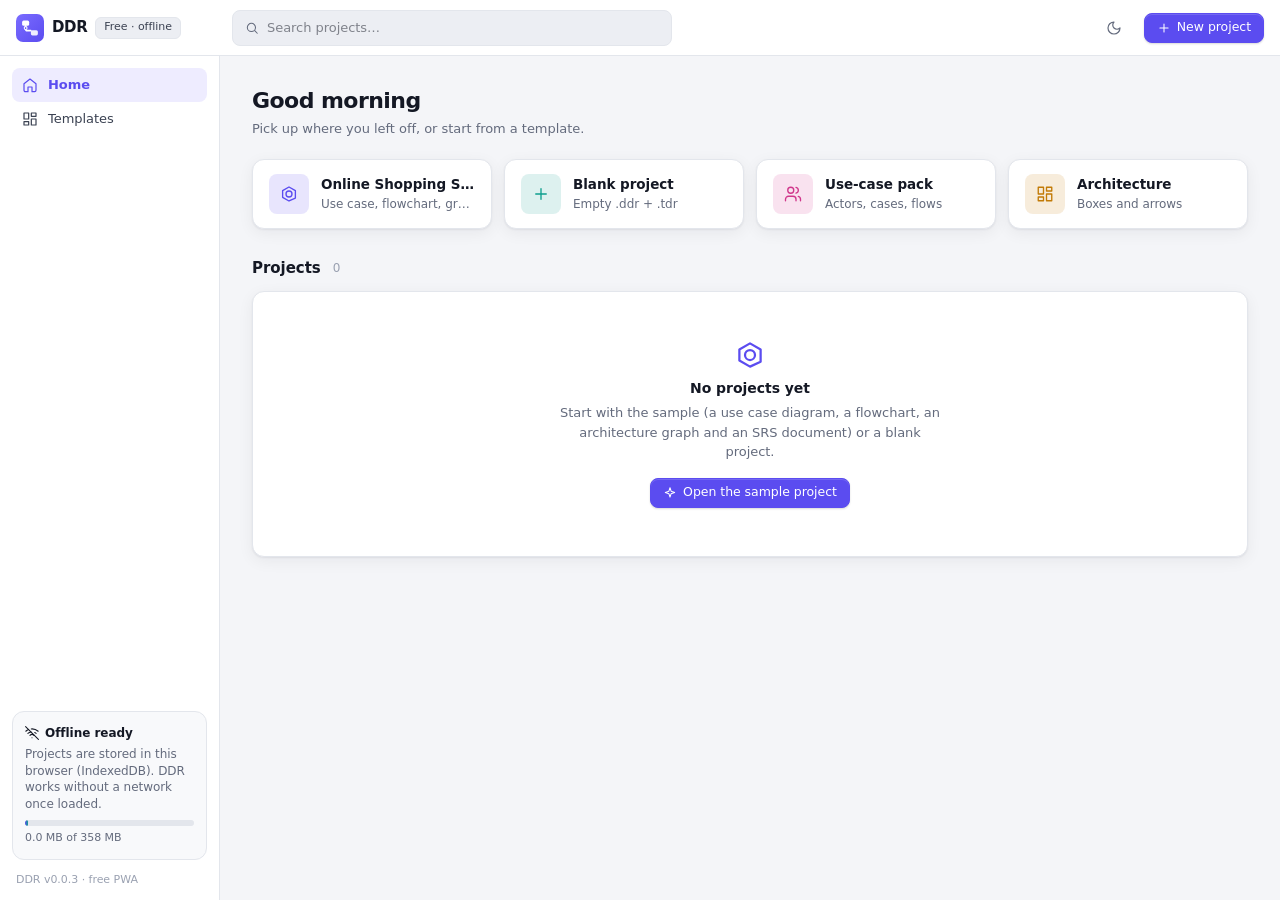
==== commit 72786978: "PWA v0.0.3 (from tag, 9a0ffff)" ====
--- a/index.html
+++ b/index.html
@@ -39,7 +39,7 @@
     <meta property="og:image:secure_url" content="https://fastering.thedev.id/ddr-free/og.png" />
     <meta property="og:image:type" content="image/png" />
     <meta name="twitter:image" content="https://fastering.thedev.id/ddr-free/og.png" />
-    <script type="application/ld+json">{"@context":"https://schema.org","@type":"SoftwareApplication","name":"DDR: Diagram Done Right","alternateName":"DDR","url":"https://fastering.thedev.id/ddr-free/","image":"https://fastering.thedev.id/ddr-free/og.png","screenshot":"https://fastering.thedev.id/ddr-free/og.png","applicationCategory":"DeveloperApplication","applicationSubCategory":"Diagram editor","operatingSystem":"Any (web browser), Windows, macOS, Linux, Android, iOS","softwareVersion":"0.0.2","description":"Offline-first editor for software diagrams and docs. Write use case diagrams, flowcharts and architecture graphs as text, see them live, and drag them while the code follows.","offers":{"@type":"Offer","price":"0","priceCurrency":"USD"},"author":{"@type":"Person","name":"Fastering18","url":"https://github.com/Fastering18"},"featureList":["Diagrams as text (.ddr)","Documents with live diagrams (.tdr)","Two-way code and diagram editing","Straight and curved edges with bends","SVG and PNG export","Works offline (PWA)"]}</script>
+    <script type="application/ld+json">{"@context":"https://schema.org","@type":"SoftwareApplication","name":"DDR: Diagram Done Right","alternateName":"DDR","url":"https://fastering.thedev.id/ddr-free/","image":"https://fastering.thedev.id/ddr-free/og.png","screenshot":"https://fastering.thedev.id/ddr-free/og.png","applicationCategory":"DeveloperApplication","applicationSubCategory":"Diagram editor","operatingSystem":"Any (web browser), Windows, macOS, Linux, Android, iOS","softwareVersion":"0.0.3","description":"Offline-first editor for software diagrams and docs. Write use case diagrams, flowcharts and architecture graphs as text, see them live, and drag them while the code follows.","offers":{"@type":"Offer","price":"0","priceCurrency":"USD"},"author":{"@type":"Person","name":"Fastering18","url":"https://github.com/Fastering18"},"featureList":["Diagrams as text (.ddr)","Documents with live diagrams (.tdr)","Two-way code and diagram editing","Straight and curved edges with bends","SVG and PNG export","Works offline (PWA)"]}</script>
 
     <script>
       try {
@@ -47,7 +47,7 @@
         document.documentElement.dataset.theme = t
       } catch {}
     </script>
-    <script type="module" crossorigin src="./assets/index-D3D_4jcn.js"></script>
+    <script type="module" crossorigin src="./assets/index-CC14b2wT.js"></script>
     <link rel="stylesheet" crossorigin href="./assets/index-D8I77Ox9.css">
   <link rel="manifest" href="./manifest.webmanifest"></head>
   <body>
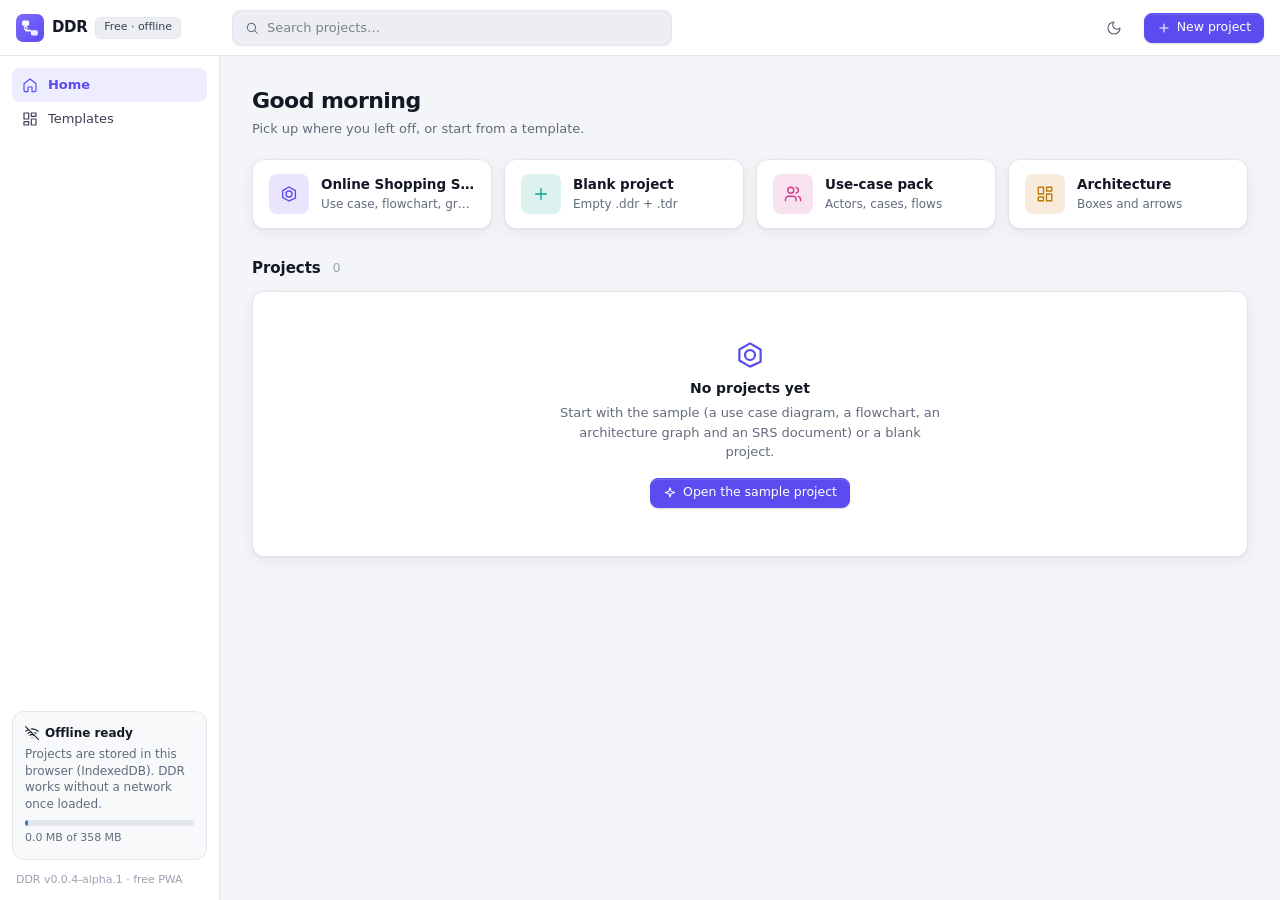
==== commit 128aef88: "Publish DDR PWA v0.0.4-alpha.1 (f536f67)" ====
--- a/index.html
+++ b/index.html
@@ -39,7 +39,7 @@
     <meta property="og:image:secure_url" content="https://fastering.thedev.id/ddr-free/og.png" />
     <meta property="og:image:type" content="image/png" />
     <meta name="twitter:image" content="https://fastering.thedev.id/ddr-free/og.png" />
-    <script type="application/ld+json">{"@context":"https://schema.org","@type":"SoftwareApplication","name":"DDR: Diagram Done Right","alternateName":"DDR","url":"https://fastering.thedev.id/ddr-free/","image":"https://fastering.thedev.id/ddr-free/og.png","screenshot":"https://fastering.thedev.id/ddr-free/og.png","applicationCategory":"DeveloperApplication","applicationSubCategory":"Diagram editor","operatingSystem":"Any (web browser), Windows, macOS, Linux, Android, iOS","softwareVersion":"0.0.3","description":"Offline-first editor for software diagrams and docs. Write use case diagrams, flowcharts and architecture graphs as text, see them live, and drag them while the code follows.","offers":{"@type":"Offer","price":"0","priceCurrency":"USD"},"author":{"@type":"Person","name":"Fastering18","url":"https://github.com/Fastering18"},"featureList":["Diagrams as text (.ddr)","Documents with live diagrams (.tdr)","Two-way code and diagram editing","Straight and curved edges with bends","SVG and PNG export","Works offline (PWA)"]}</script>
+    <script type="application/ld+json">{"@context":"https://schema.org","@type":"SoftwareApplication","name":"DDR: Diagram Done Right","alternateName":"DDR","url":"https://fastering.thedev.id/ddr-free/","image":"https://fastering.thedev.id/ddr-free/og.png","screenshot":"https://fastering.thedev.id/ddr-free/og.png","applicationCategory":"DeveloperApplication","applicationSubCategory":"Diagram editor","operatingSystem":"Any (web browser), Windows, macOS, Linux, Android, iOS","softwareVersion":"0.0.4-alpha.1","description":"Offline-first editor for software diagrams and docs. Write use case diagrams, flowcharts and architecture graphs as text, see them live, and drag them while the code follows.","offers":{"@type":"Offer","price":"0","priceCurrency":"USD"},"author":{"@type":"Person","name":"Fastering18","url":"https://github.com/Fastering18"},"featureList":["Diagrams as text (.ddr)","Documents with live diagrams (.tdr)","Two-way code and diagram editing","Straight and curved edges with bends","SVG and PNG export","Works offline (PWA)"]}</script>
 
     <script>
       try {
@@ -47,8 +47,8 @@
         document.documentElement.dataset.theme = t
       } catch {}
     </script>
-    <script type="module" crossorigin src="./assets/index-CC14b2wT.js"></script>
-    <link rel="stylesheet" crossorigin href="./assets/index-D8I77Ox9.css">
+    <script type="module" crossorigin src="./assets/index-Dk2C4YjP.js"></script>
+    <link rel="stylesheet" crossorigin href="./assets/index-DH3YzEHv.css">
   <link rel="manifest" href="./manifest.webmanifest"></head>
   <body>
     <div id="app">
--- a/assets/index-DH3YzEHv.css
+++ b/assets/index-DH3YzEHv.css
@@ -0,0 +1,2 @@
+/*! tailwindcss v4.3.3 | MIT License | https://tailwindcss.com */
+@layer properties{@supports (((-webkit-hyphens:none)) and (not (margin-trim:inline))) or ((-moz-orient:inline) and (not (color:rgb(from red r g b)))){*,:before,:after{--tw-rotate-x:initial;--tw-rotate-y:initial;--tw-rotate-z:initial;--tw-skew-x:initial;--tw-skew-y:initial;--tw-space-y-reverse:0;--tw-space-x-reverse:0;--tw-border-style:solid;--tw-leading:initial;--tw-font-weight:initial;--tw-tracking:initial;--tw-ordinal:initial;--tw-slashed-zero:initial;--tw-numeric-figure:initial;--tw-numeric-spacing:initial;--tw-numeric-fraction:initial;--tw-shadow:0 0 #0000;--tw-shadow-color:initial;--tw-shadow-alpha:100%;--tw-inset-shadow:0 0 #0000;--tw-inset-shadow-color:initial;--tw-inset-shadow-alpha:100%;--tw-ring-color:initial;--tw-ring-shadow:0 0 #0000;--tw-inset-ring-color:initial;--tw-inset-ring-shadow:0 0 #0000;--tw-ring-inset:initial;--tw-ring-offset-width:0px;--tw-ring-offset-color:#fff;--tw-ring-offset-shadow:0 0 #0000;--tw-outline-style:solid;--tw-blur:initial;--tw-brightness:initial;--tw-contrast:initial;--tw-grayscale:initial;--tw-hue-rotate:initial;--tw-invert:initial;--tw-opacity:initial;--tw-saturate:initial;--tw-sepia:initial;--tw-drop-shadow:initial;--tw-drop-shadow-color:initial;--tw-drop-shadow-alpha:100%;--tw-drop-shadow-size:initial;--tw-backdrop-blur:initial;--tw-backdrop-brightness:initial;--tw-backdrop-contrast:initial;--tw-backdrop-grayscale:initial;--tw-backdrop-hue-rotate:initial;--tw-backdrop-invert:initial;--tw-backdrop-opacity:initial;--tw-backdrop-saturate:initial;--tw-backdrop-sepia:initial;--tw-translate-x:0;--tw-translate-y:0;--tw-translate-z:0}::backdrop{--tw-rotate-x:initial;--tw-rotate-y:initial;--tw-rotate-z:initial;--tw-skew-x:initial;--tw-skew-y:initial;--tw-space-y-reverse:0;--tw-space-x-reverse:0;--tw-border-style:solid;--tw-leading:initial;--tw-font-weight:initial;--tw-tracking:initial;--tw-ordinal:initial;--tw-slashed-zero:initial;--tw-numeric-figure:initial;--tw-numeric-spacing:initial;--tw-numeric-fraction:initial;--tw-shadow:0 0 #0000;--tw-shadow-color:initial;--tw-shadow-alpha:100%;--tw-inset-shadow:0 0 #0000;--tw-inset-shadow-color:initial;--tw-inset-shadow-alpha:100%;--tw-ring-color:initial;--tw-ring-shadow:0 0 #0000;--tw-inset-ring-color:initial;--tw-inset-ring-shadow:0 0 #0000;--tw-ring-inset:initial;--tw-ring-offset-width:0px;--tw-ring-offset-color:#fff;--tw-ring-offset-shadow:0 0 #0000;--tw-outline-style:solid;--tw-blur:initial;--tw-brightness:initial;--tw-contrast:initial;--tw-grayscale:initial;--tw-hue-rotate:initial;--tw-invert:initial;--tw-opacity:initial;--tw-saturate:initial;--tw-sepia:initial;--tw-drop-shadow:initial;--tw-drop-shadow-color:initial;--tw-drop-shadow-alpha:100%;--tw-drop-shadow-size:initial;--tw-backdrop-blur:initial;--tw-backdrop-brightness:initial;--tw-backdrop-contrast:initial;--tw-backdrop-grayscale:initial;--tw-backdrop-hue-rotate:initial;--tw-backdrop-invert:initial;--tw-backdrop-opacity:initial;--tw-backdrop-saturate:initial;--tw-backdrop-sepia:initial;--tw-translate-x:0;--tw-translate-y:0;--tw-translate-z:0}}}@layer theme{:root,:host{--font-sans:Inter, "Segoe UI", system-ui, -apple-system, sans-serif;--font-mono:"JetBrains Mono", "Cascadia Code", "Fira Code", Consolas, monospace;--color-black:#000;--color-white:#fff;--spacing:.25rem;--container-sm:24rem;--container-md:28rem;--font-weight-medium:500;--font-weight-semibold:600;--font-weight-bold:700;--tracking-tight:-.025em;--tracking-wider:.05em;--leading-tight:1.25;--leading-snug:1.375;--leading-relaxed:1.625;--radius-md:.375rem;--radius-lg:.5rem;--radius-xl:.75rem;--shadow-lg:0 10px 15px -3px #0000001a, 0 4px 6px -4px #0000001a;--default-transition-duration:.15s;--default-transition-timing-function:cubic-bezier(.4, 0, .2, 1);--default-font-family:Inter, "Segoe UI", system-ui, -apple-system, sans-serif;--default-mono-font-family:"JetBrains Mono", "Cascadia Code", "Fira Code", Consolas, monospace}}@layer base{*,:after,:before{box-sizing:border-box;border:0 solid;margin:0;padding:0}::backdrop{box-sizing:border-box;border:0 solid;margin:0;padding:0}::file-selector-button{box-sizing:border-box;border:0 solid;margin:0;padding:0}html,:host{-webkit-text-size-adjust:100%;tab-size:4;line-height:1.5;font-family:var(--default-font-family,-apple-system, BlinkMacSystemFont, "Segoe UI", Roboto, "Helvetica Neue", "Noto Sans", Arial, sans-serif, "Apple Color Emoji", "Segoe UI Emoji", "Segoe UI Symbol", "Noto Color Emoji");font-feature-settings:var(--default-font-feature-settings,normal);font-variation-settings:var(--default-font-variation-settings,normal);-webkit-tap-highlight-color:transparent}hr{height:0;color:inherit;border-top-width:1px}abbr:where([title]){-webkit-text-decoration:underline dotted;text-decoration:underline dotted}h1,h2,h3,h4,h5,h6{font-size:inherit;font-weight:inherit}a{color:inherit;-webkit-text-decoration:inherit;-webkit-text-decoration:inherit;-webkit-text-decoration:inherit;-webkit-text-decoration:inherit;text-decoration:inherit}b,strong{font-weight:bolder}code,kbd,samp,pre{font-family:var(--default-mono-font-family,ui-monospace, SFMono-Regular, Menlo, Monaco, Consolas, "Liberation Mono", "Courier New", monospace);font-feature-settings:var(--default-mono-font-feature-settings,normal);font-variation-settings:var(--default-mono-font-variation-settings,normal);font-size:1em}small{font-size:80%}sub,sup{vertical-align:baseline;font-size:75%;line-height:0;position:relative}sub{bottom:-.25em}sup{top:-.5em}table{text-indent:0;border-color:inherit;border-collapse:collapse}:-moz-focusring:where(:not(iframe)){outline:auto}progress{vertical-align:baseline}summary{display:list-item}ol,ul,menu{list-style:none}img,svg,video,canvas,audio,iframe,embed,object{vertical-align:middle;display:block}img,video{max-width:100%;height:auto}button,input,select,optgroup,textarea{font:inherit;font-feature-settings:inherit;font-variation-settings:inherit;letter-spacing:inherit;color:inherit;opacity:1;background-color:#0000;border-radius:0}::file-selector-button{font:inherit;font-feature-settings:inherit;font-variation-settings:inherit;letter-spacing:inherit;color:inherit;opacity:1;background-color:#0000;border-radius:0}:where(select:is([multiple],[size])) optgroup{font-weight:bolder}:where(select:is([multiple],[size])) optgroup option{padding-inline-start:20px}::file-selector-button{margin-inline-end:4px}::placeholder{opacity:1}@supports (not ((-webkit-appearance:-apple-pay-button))) or (contain-intrinsic-size:1px){::placeholder{color:currentColor}@supports (color:color-mix(in lab, red, red)){::placeholder{color:color-mix(in oklab, currentcolor 50%, transparent)}}}textarea{resize:vertical}::-webkit-search-decoration{-webkit-appearance:none}::-webkit-date-and-time-value{min-height:1lh;text-align:inherit}::-webkit-datetime-edit{display:inline-flex}::-webkit-datetime-edit-fields-wrapper{padding:0}::-webkit-datetime-edit{padding-block:0}::-webkit-datetime-edit-year-field{padding-block:0}::-webkit-datetime-edit-month-field{padding-block:0}::-webkit-datetime-edit-day-field{padding-block:0}::-webkit-datetime-edit-hour-field{padding-block:0}::-webkit-datetime-edit-minute-field{padding-block:0}::-webkit-datetime-edit-second-field{padding-block:0}::-webkit-datetime-edit-millisecond-field{padding-block:0}::-webkit-datetime-edit-meridiem-field{padding-block:0}::-webkit-calendar-picker-indicator{line-height:1}:-moz-ui-invalid{box-shadow:none}button,input:where([type=button],[type=reset],[type=submit]){appearance:button}::file-selector-button{appearance:button}::-webkit-inner-spin-button{height:auto}::-webkit-outer-spin-button{height:auto}[hidden]:where(:not([hidden=until-found])){display:none!important}}@layer components{.btn{border:1px solid var(--border);background:var(--panel);height:30px;color:var(--text);font:500 12.5px/1 var(--font-sans);white-space:nowrap;border-radius:8px;align-items:center;gap:6px;padding:0 12px;transition:background .12s,border-color .12s;display:inline-flex}.btn:hover:not(:disabled){background:var(--panel2);border-color:var(--border2)}.btn.primary{background:var(--accent);border-color:var(--accent);color:#fff;box-shadow:0 1px 2px #00000026,inset 0 1px #ffffff26}[data-theme=dark] .btn.primary{color:#0d0f14}.btn.primary:hover:not(:disabled){background:var(--accent2);border-color:var(--accent2)}.btn.ghost{color:var(--muted);background:0 0;border-color:#0000}.btn.ghost:hover:not(:disabled){background:var(--bg2);color:var(--text)}.btn.sm{border-radius:7px;height:26px;padding:0 8px;font-size:12px}.btn.icon{justify-content:center;width:28px;padding:0}.btn.danger{color:var(--red)}.kbd{font:500 10.5px/1 var(--font-mono);color:var(--muted);border:1px solid var(--border2);background:var(--panel2);border-bottom-width:2px;border-radius:5px;padding:3px 5px}.input{border:1px solid var(--border2);background:var(--panel);width:100%;height:32px;color:var(--text);font:13px var(--font-sans);border-radius:8px;outline:none;padding:0 10px}.input:focus{border-color:var(--accent);box-shadow:0 0 0 3px var(--accent-soft)}.input.sm{border-radius:6px;height:26px;padding:0 7px;font-size:12px}textarea.input{resize:vertical;height:auto;padding:6px 10px;line-height:1.45}select.input{padding-right:4px}.input:disabled,.input[readonly]:not(.font-mono){opacity:.6;cursor:not-allowed}.sec-h{height:32px;font:650 10.5px/1 var(--font-sans);letter-spacing:.07em;text-transform:uppercase;color:var(--muted);align-items:center;gap:6px;padding:0 12px;display:flex}.badge{height:20px;font:600 11px/1 var(--font-sans);background:var(--accent-soft);color:var(--accent);border-radius:6px;align-items:center;gap:4px;padding:0 7px;display:inline-flex}.chip{background:var(--bg2);border:1px solid var(--border);height:22px;color:var(--text2);border-radius:6px;align-items:center;gap:5px;padding:0 8px;font-size:12px;display:inline-flex}.av{width:26px;height:26px;font:600 10.5px/1 var(--font-sans);color:#fff;border:2px solid var(--panel);border-radius:50%;flex:none;justify-content:center;align-items:center;display:inline-flex}.scroll-thin{scrollbar-width:thin;scrollbar-color:var(--border2) transparent}.card{background:var(--panel);border:1px solid var(--border);box-shadow:var(--shadow);border-radius:12px}}@layer utilities{.pointer-events-auto{pointer-events:auto}.pointer-events-none{pointer-events:none}.visible{visibility:visible}.absolute{position:absolute}.fixed{position:fixed}.relative{position:relative}.static{position:static}.inset-0{inset:0}.inset-x-3{inset-inline:calc(var(--spacing) * 3)}.inset-y-0{inset-block:0}.top-0{top:0}.top-2\.5{top:calc(var(--spacing) * 2.5)}.top-3{top:calc(var(--spacing) * 3)}.top-6{top:calc(var(--spacing) * 6)}.top-10{top:calc(var(--spacing) * 10)}.-right-0\.5{right:calc(var(--spacing) * -.5)}.right-0{right:0}.right-2\.5{right:calc(var(--spacing) * 2.5)}.right-3{right:calc(var(--spacing) * 3)}.right-4{right:calc(var(--spacing) * 4)}.-bottom-0\.5{bottom:calc(var(--spacing) * -.5)}.bottom-3{bottom:calc(var(--spacing) * 3)}.bottom-10{bottom:calc(var(--spacing) * 10)}.left-0{left:0}.left-2\.5{left:calc(var(--spacing) * 2.5)}.left-3{left:calc(var(--spacing) * 3)}.left-\[230px\]{left:230px}.z-20{z-index:20}.z-30{z-index:30}.z-40{z-index:40}.z-50{z-index:50}.z-\[60\]{z-index:60}.mx-0\.5{margin-inline:calc(var(--spacing) * .5)}.mx-2{margin-inline:calc(var(--spacing) * 2)}.mx-auto{margin-inline:auto}.-mt-7{margin-top:calc(var(--spacing) * -7)}.mt-0\.5{margin-top:calc(var(--spacing) * .5)}.mt-1{margin-top:var(--spacing)}.mt-1\.5{margin-top:calc(var(--spacing) * 1.5)}.mt-2{margin-top:calc(var(--spacing) * 2)}.mt-2\.5{margin-top:calc(var(--spacing) * 2.5)}.mt-3{margin-top:calc(var(--spacing) * 3)}.mt-4{margin-top:calc(var(--spacing) * 4)}.mt-5{margin-top:calc(var(--spacing) * 5)}.mt-7{margin-top:calc(var(--spacing) * 7)}.mt-8{margin-top:calc(var(--spacing) * 8)}.mt-10{margin-top:calc(var(--spacing) * 10)}.mb-1{margin-bottom:var(--spacing)}.mb-2{margin-bottom:calc(var(--spacing) * 2)}.mb-3{margin-bottom:calc(var(--spacing) * 3)}.mb-4{margin-bottom:calc(var(--spacing) * 4)}.mb-5{margin-bottom:calc(var(--spacing) * 5)}.mb-6{margin-bottom:calc(var(--spacing) * 6)}.ml-1{margin-left:var(--spacing)}.ml-2{margin-left:calc(var(--spacing) * 2)}.ml-auto{margin-left:auto}.block{display:block}.flex{display:flex}.grid{display:grid}.hidden{display:none}.inline{display:inline}.inline-block{display:inline-block}.inline-flex{display:inline-flex}.h-1{height:var(--spacing)}.h-1\.5{height:calc(var(--spacing) * 1.5)}.h-2\.5{height:calc(var(--spacing) * 2.5)}.h-4{height:calc(var(--spacing) * 4)}.h-5{height:calc(var(--spacing) * 5)}.h-6{height:calc(var(--spacing) * 6)}.h-7{height:calc(var(--spacing) * 7)}.h-8{height:calc(var(--spacing) * 8)}.h-9{height:calc(var(--spacing) * 9)}.h-10{height:calc(var(--spacing) * 10)}.h-11{height:calc(var(--spacing) * 11)}.h-14{height:calc(var(--spacing) * 14)}.h-20{height:calc(var(--spacing) * 20)}.h-\[150px\]{height:150px}.h-\[300px\]{height:300px}.h-fit{height:-moz-fit-content;height:fit-content}.h-full{height:100%}.max-h-\[45\%\]{max-height:45%}.max-h-\[52vh\]{max-height:52vh}.max-h-\[88vh\]{max-height:88vh}.min-h-0{min-height:0}.w-0{width:0}.w-1\.5{width:calc(var(--spacing) * 1.5)}.w-2\.5{width:calc(var(--spacing) * 2.5)}.w-5{width:calc(var(--spacing) * 5)}.w-6{width:calc(var(--spacing) * 6)}.w-8{width:calc(var(--spacing) * 8)}.w-9{width:calc(var(--spacing) * 9)}.w-10{width:calc(var(--spacing) * 10)}.w-11{width:calc(var(--spacing) * 11)}.w-12{width:calc(var(--spacing) * 12)}.w-14{width:calc(var(--spacing) * 14)}.w-40{width:calc(var(--spacing) * 40)}.w-56{width:calc(var(--spacing) * 56)}.w-\[46\%\]{width:46%}.w-\[220px\]{width:220px}.w-\[230px\]{width:230px}.w-\[290px\]{width:290px}.w-\[340px\]{width:340px}.w-\[400px\]{width:400px}.w-\[560px\]{width:560px}.w-\[580px\]{width:580px}.w-auto{width:auto}.w-fit{width:-moz-fit-content;width:fit-content}.w-full{width:100%}.w-px{width:1px}.max-w-\[92vw\]{max-width:92vw}.max-w-\[94vw\]{max-width:94vw}.max-w-\[380px\]{max-width:380px}.max-w-\[420px\]{max-width:420px}.max-w-\[440px\]{max-width:440px}.max-w-\[calc\(100vw-2rem\)\]{max-width:calc(100vw - 2rem)}.max-w-full{max-width:100%}.max-w-md{max-width:var(--container-md)}.max-w-sm{max-width:var(--container-sm)}.min-w-0{min-width:0}.flex-1{flex:1}.flex-none{flex:none}.shrink{flex-shrink:1}.border-collapse{border-collapse:collapse}.rotate-90{rotate:90deg}.rotate-\[3deg\]{rotate:3deg}.transform{transform:var(--tw-rotate-x,) var(--tw-rotate-y,) var(--tw-rotate-z,) var(--tw-skew-x,) var(--tw-skew-y,)}.resize{resize:both}.grid-cols-1{grid-template-columns:repeat(1,minmax(0,1fr))}.grid-cols-2{grid-template-columns:repeat(2,minmax(0,1fr))}.grid-cols-3{grid-template-columns:repeat(3,minmax(0,1fr))}.grid-cols-\[64px_1fr\]{grid-template-columns:64px 1fr}.flex-col{flex-direction:column}.flex-wrap{flex-wrap:wrap}.items-center{align-items:center}.items-end{align-items:flex-end}.items-start{align-items:flex-start}.justify-between{justify-content:space-between}.justify-center{justify-content:center}.justify-end{justify-content:flex-end}.gap-0\.5{gap:calc(var(--spacing) * .5)}.gap-1{gap:var(--spacing)}.gap-1\.5{gap:calc(var(--spacing) * 1.5)}.gap-2{gap:calc(var(--spacing) * 2)}.gap-2\.5{gap:calc(var(--spacing) * 2.5)}.gap-3{gap:calc(var(--spacing) * 3)}.gap-4{gap:calc(var(--spacing) * 4)}.gap-6{gap:calc(var(--spacing) * 6)}:where(.space-y-1>:not(:last-child)){--tw-space-y-reverse:0;margin-block-start:calc(var(--spacing) * var(--tw-space-y-reverse));margin-block-end:calc(var(--spacing) * calc(1 - var(--tw-space-y-reverse)))}:where(.space-y-1\.5>:not(:last-child)){--tw-space-y-reverse:0;margin-block-start:calc(calc(var(--spacing) * 1.5) * var(--tw-space-y-reverse));margin-block-end:calc(calc(var(--spacing) * 1.5) * calc(1 - var(--tw-space-y-reverse)))}.gap-x-2{column-gap:calc(var(--spacing) * 2)}:where(.-space-x-1\.5>:not(:last-child)){--tw-space-x-reverse:0;margin-inline-start:calc(calc(var(--spacing) * -1.5) * var(--tw-space-x-reverse));margin-inline-end:calc(calc(var(--spacing) * -1.5) * calc(1 - var(--tw-space-x-reverse)))}.gap-y-1\.5{row-gap:calc(var(--spacing) * 1.5)}.gap-y-2{row-gap:calc(var(--spacing) * 2)}.truncate{text-overflow:ellipsis;white-space:nowrap;overflow:hidden}.overflow-auto{overflow:auto}.overflow-hidden{overflow:hidden}.overflow-x-auto{overflow-x:auto}.rounded-full{border-radius:2147483647px}.rounded-lg{border-radius:var(--radius-lg)}.rounded-md{border-radius:var(--radius-md)}.rounded-xl{border-radius:var(--radius-xl)}.border{border-style:var(--tw-border-style);border-width:1px}.border-0{border-style:var(--tw-border-style);border-width:0}.border-2{border-style:var(--tw-border-style);border-width:2px}.border-4{border-style:var(--tw-border-style);border-width:4px}.border-t{border-top-style:var(--tw-border-style);border-top-width:1px}.border-r{border-right-style:var(--tw-border-style);border-right-width:1px}.border-b{border-bottom-style:var(--tw-border-style);border-bottom-width:1px}.border-dashed{--tw-border-style:dashed;border-style:dashed}.border-white\/10{border-color:#ffffff1a}@supports (color:color-mix(in lab, red, red)){.border-white\/10{border-color:color-mix(in oklab, var(--color-white) 10%, transparent)}}.bg-black\/25{background-color:#00000040}@supports (color:color-mix(in lab, red, red)){.bg-black\/25{background-color:color-mix(in oklab, var(--color-black) 25%, transparent)}}.bg-black\/30{background-color:#0000004d}@supports (color:color-mix(in lab, red, red)){.bg-black\/30{background-color:color-mix(in oklab, var(--color-black) 30%, transparent)}}.bg-transparent{background-color:#0000}.bg-white{background-color:var(--color-white)}.p-0\.5{padding:calc(var(--spacing) * .5)}.p-1{padding:var(--spacing)}.p-1\.5{padding:calc(var(--spacing) * 1.5)}.p-3{padding:calc(var(--spacing) * 3)}.p-4{padding:calc(var(--spacing) * 4)}.p-5{padding:calc(var(--spacing) * 5)}.p-6{padding:calc(var(--spacing) * 6)}.p-8{padding:calc(var(--spacing) * 8)}.px-0{padding-inline:0}.px-1{padding-inline:var(--spacing)}.px-1\.5{padding-inline:calc(var(--spacing) * 1.5)}.px-2{padding-inline:calc(var(--spacing) * 2)}.px-2\.5{padding-inline:calc(var(--spacing) * 2.5)}.px-3{padding-inline:calc(var(--spacing) * 3)}.px-4{padding-inline:calc(var(--spacing) * 4)}.px-5{padding-inline:calc(var(--spacing) * 5)}.px-6{padding-inline:calc(var(--spacing) * 6)}.px-10{padding-inline:calc(var(--spacing) * 10)}.py-1{padding-block:var(--spacing)}.py-1\.5{padding-block:calc(var(--spacing) * 1.5)}.py-2{padding-block:calc(var(--spacing) * 2)}.py-2\.5{padding-block:calc(var(--spacing) * 2.5)}.py-3{padding-block:calc(var(--spacing) * 3)}.py-3\.5{padding-block:calc(var(--spacing) * 3.5)}.py-4{padding-block:calc(var(--spacing) * 4)}.py-5{padding-block:calc(var(--spacing) * 5)}.py-8{padding-block:calc(var(--spacing) * 8)}.py-9{padding-block:calc(var(--spacing) * 9)}.py-10{padding-block:calc(var(--spacing) * 10)}.py-12{padding-block:calc(var(--spacing) * 12)}.pt-2{padding-top:calc(var(--spacing) * 2)}.pt-3{padding-top:calc(var(--spacing) * 3)}.pt-4{padding-top:calc(var(--spacing) * 4)}.pt-\[12vh\]{padding-top:12vh}.pr-1{padding-right:var(--spacing)}.pr-9{padding-right:calc(var(--spacing) * 9)}.pb-1{padding-bottom:var(--spacing)}.pb-2{padding-bottom:calc(var(--spacing) * 2)}.pb-3{padding-bottom:calc(var(--spacing) * 3)}.pb-3\.5{padding-bottom:calc(var(--spacing) * 3.5)}.pb-4{padding-bottom:calc(var(--spacing) * 4)}.pb-6{padding-bottom:calc(var(--spacing) * 6)}.pl-3{padding-left:calc(var(--spacing) * 3)}.text-center{text-align:center}.text-left{text-align:left}.text-right{text-align:right}.font-mono{font-family:JetBrains Mono,Cascadia Code,Fira Code,Consolas,monospace}.text-\[10\.5px\]{font-size:10.5px}.text-\[11\.5px\]{font-size:11.5px}.text-\[11px\]{font-size:11px}.text-\[12\.5px\]{font-size:12.5px}.text-\[12px\]{font-size:12px}.text-\[13\.5px\]{font-size:13.5px}.text-\[13px\]{font-size:13px}.text-\[14px\]{font-size:14px}.text-\[15px\]{font-size:15px}.text-\[16px\]{font-size:16px}.text-\[17px\]{font-size:17px}.text-\[22px\]{font-size:22px}.text-\[24px\]{font-size:24px}.text-\[34px\]{font-size:34px}.leading-\[1\.7\]{--tw-leading:1.7;line-height:1.7}.leading-\[1\.15\]{--tw-leading:1.15;line-height:1.15}.leading-relaxed{--tw-leading:var(--leading-relaxed);line-height:var(--leading-relaxed)}.leading-snug{--tw-leading:var(--leading-snug);line-height:var(--leading-snug)}.leading-tight{--tw-leading:var(--leading-tight);line-height:var(--leading-tight)}.font-bold{--tw-font-weight:var(--font-weight-bold);font-weight:var(--font-weight-bold)}.font-medium{--tw-font-weight:var(--font-weight-medium);font-weight:var(--font-weight-medium)}.font-semibold{--tw-font-weight:var(--font-weight-semibold);font-weight:var(--font-weight-semibold)}.tracking-tight{--tw-tracking:var(--tracking-tight);letter-spacing:var(--tracking-tight)}.tracking-wider{--tw-tracking:var(--tracking-wider);letter-spacing:var(--tracking-wider)}.whitespace-nowrap{white-space:nowrap}.text-accent{color:var(--accent)}.text-amber{color:var(--amber)}.text-blue{color:var(--blue)}.text-faint{color:var(--faint)}.text-green{color:var(--green)}.text-ink{color:var(--text)}.text-ink2{color:var(--text2)}.text-muted{color:var(--muted)}.text-red{color:var(--red)}.text-teal{color:var(--teal)}.text-white{color:var(--color-white)}.text-white\/60{color:#fff9}@supports (color:color-mix(in lab, red, red)){.text-white\/60{color:color-mix(in oklab, var(--color-white) 60%, transparent)}}.text-white\/70{color:#ffffffb3}@supports (color:color-mix(in lab, red, red)){.text-white\/70{color:color-mix(in oklab, var(--color-white) 70%, transparent)}}.capitalize{text-transform:capitalize}.uppercase{text-transform:uppercase}.italic{font-style:italic}.tabular-nums{--tw-numeric-spacing:tabular-nums;font-variant-numeric:var(--tw-ordinal,) var(--tw-slashed-zero,) var(--tw-numeric-figure,) var(--tw-numeric-spacing,) var(--tw-numeric-fraction,)}.opacity-0{opacity:0}.opacity-50{opacity:.5}.opacity-80{opacity:.8}.shadow-2xl{--tw-shadow:0 25px 50px -12px var(--tw-shadow-color,#00000040);box-shadow:var(--tw-inset-shadow), var(--tw-inset-ring-shadow), var(--tw-ring-offset-shadow), var(--tw-ring-shadow), var(--tw-shadow)}.shadow-lg{--tw-shadow:0 10px 15px -3px var(--tw-shadow-color,#0000001a), 0 4px 6px -4px var(--tw-shadow-color,#0000001a);box-shadow:var(--tw-inset-shadow), var(--tw-inset-ring-shadow), var(--tw-ring-offset-shadow), var(--tw-ring-shadow), var(--tw-shadow)}.shadow-sm{--tw-shadow:0 1px 3px 0 var(--tw-shadow-color,#0000001a), 0 1px 2px -1px var(--tw-shadow-color,#0000001a);box-shadow:var(--tw-inset-shadow), var(--tw-inset-ring-shadow), var(--tw-ring-offset-shadow), var(--tw-ring-shadow), var(--tw-shadow)}.outline{outline-style:var(--tw-outline-style);outline-width:1px}.filter{filter:var(--tw-blur,) var(--tw-brightness,) var(--tw-contrast,) var(--tw-grayscale,) var(--tw-hue-rotate,) var(--tw-invert,) var(--tw-saturate,) var(--tw-sepia,) var(--tw-drop-shadow,)}.backdrop-blur-\[2px\]{--tw-backdrop-blur:blur(2px);-webkit-backdrop-filter:var(--tw-backdrop-blur,) var(--tw-backdrop-brightness,) var(--tw-backdrop-contrast,) var(--tw-backdrop-grayscale,) var(--tw-backdrop-hue-rotate,) var(--tw-backdrop-invert,) var(--tw-backdrop-opacity,) var(--tw-backdrop-saturate,) var(--tw-backdrop-sepia,);backdrop-filter:var(--tw-backdrop-blur,) var(--tw-backdrop-brightness,) var(--tw-backdrop-contrast,) var(--tw-backdrop-grayscale,) var(--tw-backdrop-hue-rotate,) var(--tw-backdrop-invert,) var(--tw-backdrop-opacity,) var(--tw-backdrop-saturate,) var(--tw-backdrop-sepia,)}.transition{transition-property:color,background-color,border-color,outline-color,text-decoration-color,fill,stroke,--tw-gradient-from,--tw-gradient-via,--tw-gradient-to,opacity,box-shadow,transform,translate,scale,rotate,filter,-webkit-backdrop-filter,backdrop-filter,display,content-visibility,overlay,pointer-events;transition-timing-function:var(--tw-ease,var(--default-transition-timing-function));transition-duration:var(--tw-duration,var(--default-transition-duration))}.outline-none{--tw-outline-style:none;outline-style:none}.select-none{-webkit-user-select:none;user-select:none}@media (hover:hover){.group-hover\:opacity-100:is(:where(.group):hover *){opacity:1}.hover\:-translate-y-px:hover{--tw-translate-y:-1px;translate:var(--tw-translate-x) var(--tw-translate-y)}.hover\:border-\[var\(--border2\)\]:hover{border-color:var(--border2)}.hover\:bg-\[var\(--bg2\)\]:hover{background-color:var(--bg2)}.hover\:text-ink:hover{color:var(--text)}.hover\:shadow-lg:hover{--tw-shadow:0 10px 15px -3px var(--tw-shadow-color,#0000001a), 0 4px 6px -4px var(--tw-shadow-color,#0000001a);box-shadow:var(--tw-inset-shadow), var(--tw-inset-ring-shadow), var(--tw-ring-offset-shadow), var(--tw-ring-shadow), var(--tw-shadow)}}@media (min-width:420px){.min-\[420px\]\:grid-cols-2{grid-template-columns:repeat(2,minmax(0,1fr))}}@media (min-width:40rem){.sm\:flex{display:flex}.sm\:inline{display:inline}.sm\:inline-flex{display:inline-flex}.sm\:gap-2{gap:calc(var(--spacing) * 2)}.sm\:gap-4{gap:calc(var(--spacing) * 4)}.sm\:px-2{padding-inline:calc(var(--spacing) * 2)}.sm\:px-4{padding-inline:calc(var(--spacing) * 4)}.sm\:px-8{padding-inline:calc(var(--spacing) * 8)}.sm\:py-7{padding-block:calc(var(--spacing) * 7)}}@media (min-width:48rem){.md\:flex{display:flex}.md\:hidden{display:none}.md\:inline{display:inline}.md\:inline-flex{display:inline-flex}.md\:w-\[200px\]{width:200px}.md\:flex-none{flex:none}.md\:grid-cols-2{grid-template-columns:repeat(2,minmax(0,1fr))}.md\:gap-3{gap:calc(var(--spacing) * 3)}.md\:gap-4{gap:calc(var(--spacing) * 4)}.md\:px-3{padding-inline:calc(var(--spacing) * 3)}}@media (min-width:64rem){.lg\:flex{display:flex}.lg\:inline{display:inline}.lg\:inline-flex{display:inline-flex}.lg\:grid-cols-4{grid-template-columns:repeat(4,minmax(0,1fr))}}@media (min-width:80rem){.xl\:grid-cols-3{grid-template-columns:repeat(3,minmax(0,1fr))}}@media (hover:none){.\[\@media\(hover\:none\)\]\:opacity-100{opacity:1}}}:root,[data-theme=light]{--bg:#f4f5f8;--bg2:#eceef3;--panel:#fff;--panel2:#f8f9fb;--raise:#fff;--border:#e3e6ec;--border2:#d5d9e1;--text:#141824;--text2:#3b4252;--muted:#646b7d;--faint:#9aa1b1;--accent:#5b4cf0;--accent2:#7a6cff;--accent-soft:#eeecff;--accent-ink:#fff;--teal:#0e9f8e;--amber:#c27a06;--pink:#d0378b;--blue:#2f6fec;--green:#179c52;--red:#d64545;--code-bg:#fff;--code-gutter:#a3aab8;--code-line:#f3f2ff;--k:#5b4cf0;--s:#141824;--p:#9aa1b1;--c:#8b93a5;--ref:#0e8a7c;--kw:#c02d7d;--attr:#b26b00;--str:#1f7a46;--num:#b26b00;--canvas:#f7f8fa;--dot:#d9dde5;--uc-fill:#f1efff;--uc-stroke:#6d5ff5;--uc-text:#241d63;--line:#8a90a2;--boundary:#c9cdd8;--boundary-fill:#ffffffbf;--node-fill:#fff;--node-stroke:#c9cede;--ext-fill:#fff6e6;--ext-stroke:#e0a43a;--label-bg:#f7f8fa;--sel:#2f6fec;--shadow:0 1px 2px #1018280f, 0 4px 16px #1018280f;--shadow-lg:0 10px 40px #10182829, 0 2px 8px #10182814;--page:#fff;--page-bg:#e9ebf0;--lightningcss-light:initial;--lightningcss-dark: ;color-scheme:light}[data-theme=dark]{--bg:#0d0f14;--bg2:#11141a;--panel:#151820;--panel2:#1a1e27;--raise:#1d212b;--border:#252a35;--border2:#313744;--text:#e7e9ef;--text2:#c3c8d4;--muted:#8890a2;--faint:#5f6779;--accent:#8b7dff;--accent2:#a497ff;--accent-soft:#8b7dff24;--accent-ink:#0d0f14;--teal:#3cc9b6;--amber:#f0b44c;--pink:#f27bbd;--blue:#6ea0ff;--green:#4fd18b;--red:#ff6b6b;--code-bg:#12151c;--code-gutter:#4b5263;--code-line:#8b7dff14;--k:#a497ff;--s:#e7e9ef;--p:#5f6779;--c:#6b7385;--ref:#4fd1bf;--kw:#f27bbd;--attr:#f0b44c;--str:#8fe0a8;--num:#f0b44c;--canvas:#10131a;--dot:#222735;--uc-fill:#8b7dff21;--uc-stroke:#8b7dff;--uc-text:#e6e3ff;--line:#6c7488;--boundary:#343a49;--boundary-fill:#15182099;--node-fill:#1a1e28;--node-stroke:#3a4152;--ext-fill:#f0b44c1f;--ext-stroke:#f0b44c;--label-bg:#10131a;--sel:#6ea0ff;--shadow:0 1px 2px #0006, 0 4px 16px #00000040;--shadow-lg:0 16px 50px #0000008c, 0 2px 8px #00000059;--page:#fbfbfc;--page-bg:#0b0d12;--lightningcss-light: ;--lightningcss-dark:initial;color-scheme:dark}html,body,#app{height:100%}#app{height:100dvh}html,body{overscroll-behavior:none;overflow:hidden}body{font-family:var(--font-sans);color:var(--text);background:var(--bg);-webkit-font-smoothing:antialiased;letter-spacing:-.003em;margin:0;font-size:13px}button{cursor:pointer}button:disabled{cursor:default;opacity:.5}:focus-visible{outline:2px solid var(--accent);outline-offset:1px}::selection{background:var(--accent)}@supports (color:color-mix(in lab, red, red)){::selection{background:color-mix(in srgb, var(--accent) 25%, transparent)}}.cm-editor{background:var(--code-bg);height:100%;color:var(--s);font-size:12.5px}.cm-editor.cm-focused{outline:none}.cm-scroller{font-family:var(--font-mono)!important;line-height:21px!important}.cm-gutters{background:var(--code-bg)!important;color:var(--code-gutter)!important;border-right:none!important}.cm-lineNumbers .cm-gutterElement{min-width:38px;padding:0 12px 0 14px!important}.cm-activeLine{background:var(--code-line)!important}.cm-activeLineGutter{background:var(--code-line)!important;color:var(--text)!important}.cm-cursor{border-left:2px solid var(--accent)!important}.cm-selectionBackground,.cm-focused .cm-selectionBackground{background:var(--accent)!important}@supports (color:color-mix(in lab, red, red)){.cm-selectionBackground,.cm-focused .cm-selectionBackground{background:color-mix(in srgb, var(--accent) 22%, transparent)!important}}.cm-foldGutter .cm-gutterElement{color:var(--faint)}.cm-tooltip{box-shadow:var(--shadow-lg);color:var(--text);border-radius:8px;background:var(--raise)!important;border:1px solid var(--border2)!important}.cm-tooltip-lint{padding:2px}.cm-diagnostic{font-family:var(--font-sans);font-size:12px}.cm-lintRange-error{-webkit-text-decoration:underline wavy var(--red);-webkit-text-decoration:underline wavy var(--red);-webkit-text-decoration:underline wavy var(--red);text-decoration:underline wavy var(--red);text-underline-offset:3px;text-decoration-thickness:1px;background-image:none!important}.cm-lintRange-warning{-webkit-text-decoration:underline wavy var(--amber);-webkit-text-decoration:underline wavy var(--amber);-webkit-text-decoration:underline wavy var(--amber);text-decoration:underline wavy var(--amber);text-underline-offset:3px;text-decoration-thickness:1px;background-image:none!important}.cm-ddr-hl{background:var(--sel)}@supports (color:color-mix(in lab, red, red)){.cm-ddr-hl{background:color-mix(in srgb, var(--sel) 12%, transparent)}}.cm-ySelectionInfo{font-family:var(--font-sans);border-radius:3px;padding:1px 4px;font-size:10px}.cm-panels{background:var(--panel2)!important;color:var(--text)!important;border-color:var(--border)!important}.cm-searchMatch{background:var(--amber)!important}@supports (color:color-mix(in lab, red, red)){.cm-searchMatch{background:color-mix(in srgb, var(--amber) 30%, transparent)!important}}.ddr-canvas text{font-family:var(--font-sans);fill:var(--text);-webkit-user-select:none;user-select:none;font-size:12.5px}.ddr-canvas .n-shape{fill:var(--node-fill);stroke:var(--node-stroke);stroke-width:1.3px}.ddr-canvas .n-usecase .n-shape{fill:var(--uc-fill);stroke:var(--uc-stroke);stroke-width:1.4px}.ddr-canvas .n-usecase text{fill:var(--uc-text);font-weight:550}.ddr-canvas .n-decision .n-shape{fill:var(--uc-fill);stroke:var(--uc-stroke);stroke-width:1.4px}.ddr-canvas .n-decision text{fill:var(--uc-text);font-weight:650}.ddr-canvas .n-terminal .n-shape{fill:var(--accent);stroke:none}.ddr-canvas .n-terminal text{fill:#fff;font-weight:600}[data-theme=dark] .ddr-canvas .n-terminal text{fill:#0d0f14}.ddr-canvas .n-system .n-shape,.ddr-canvas .ext .n-shape{fill:var(--ext-fill);stroke:var(--ext-stroke);stroke-width:1.4px}.ddr-canvas .ext .n-shape{stroke-dasharray:4 3}.ddr-canvas .n-system text{font-weight:600}.ddr-canvas text.stereo{fill:var(--amber);font-size:10px;font-family:var(--font-mono)}.ddr-canvas .actor-fig{stroke:var(--text2);stroke-width:1.8px;fill:none;stroke-linecap:round}.ddr-canvas .actor-head{stroke:var(--text2);stroke-width:1.8px;fill:var(--canvas)}.ddr-canvas .n-actor text{font-weight:600}.ddr-canvas .missing text{fill:var(--red)}.ddr-canvas .e-line{stroke:var(--line);stroke-width:1.4px;fill:none}.ddr-canvas .e-include .e-line,.ddr-canvas .e-extend .e-line{stroke:var(--uc-stroke);stroke-width:1.3px}.ddr-canvas .e-arrow{fill:var(--line)}.ddr-canvas .e-include .e-arrow,.ddr-canvas .e-extend .e-arrow{fill:var(--uc-stroke)}.ddr-canvas .e-arrow.open{fill:none;stroke:var(--line);stroke-width:1.4px;stroke-linejoin:miter;stroke-linecap:round}.ddr-canvas .e-include .e-arrow.open,.ddr-canvas .e-extend .e-arrow.open{fill:none;stroke:var(--uc-stroke)}.ddr-canvas .e-arrow.triangle{fill:var(--canvas);stroke:var(--line);stroke-width:1.4px;stroke-linejoin:miter}.ddr-canvas .e-label rect{fill:var(--label-bg);opacity:.92}.ddr-canvas .e-label text{fill:var(--muted);font-size:10.5px;font-weight:600}.ddr-canvas .e-include .e-label text,.ddr-canvas .e-extend .e-label text{fill:var(--uc-stroke);font-family:var(--font-mono)}.ddr-canvas .boundary{fill:var(--boundary-fill);stroke:var(--boundary);stroke-width:1.4px}.ddr-canvas .b-title{font-size:13px;font-weight:700}.ddr-canvas .b-sub{fill:var(--muted);font-size:10.5px;font-family:var(--font-mono)}.ddr-canvas .edge.selected .e-line{stroke:var(--sel);stroke-width:1.8px}.ddr-canvas .edge.selected .e-arrow{fill:var(--sel)}.ddr-canvas .edge.selected .e-arrow.open{fill:none;stroke:var(--sel)}.ddr-canvas .edge.selected .e-arrow.triangle{fill:var(--canvas);stroke:var(--sel)}.ddr-canvas .edge.selected .e-label rect{fill:var(--sel)}@supports (color:color-mix(in lab, red, red)){.ddr-canvas .edge.selected .e-label rect{fill:color-mix(in srgb, var(--sel) 30%, var(--label-bg))}}.ddr-canvas .edge.selected .e-label rect{opacity:1}.ddr-canvas .edge.selected .e-label text{fill:var(--text)}.ddr-canvas .edge:hover .e-line{stroke:var(--sel)}@supports (color:color-mix(in lab, red, red)){.ddr-canvas .edge:hover .e-line{stroke:color-mix(in srgb, var(--sel) 70%, var(--line))}}.ddr-canvas .node{cursor:move}.ddr-canvas .node.hl .n-shape{stroke:var(--sel);stroke-width:1.8px;stroke-dasharray:3 2}.ddr-canvas .h-mid{fill:var(--sel);stroke:#fff;stroke-width:1.2px;cursor:grab}.ddr-canvas .h-bend{fill:var(--panel);stroke:var(--sel);stroke-width:1.6px;cursor:grab}.ddr-canvas .h-conn{fill:var(--panel);stroke:var(--sel);stroke-width:1.5px;cursor:crosshair}.ddr-canvas .h-size{fill:var(--panel);stroke:var(--sel);stroke-width:1.5px;cursor:nwse-resize}.ddr-canvas .sel-box{fill:none;stroke:var(--sel);stroke-width:1px;stroke-dasharray:4 3;pointer-events:none}.ddr-canvas .band{fill:var(--sel)}@supports (color:color-mix(in lab, red, red)){.ddr-canvas .band{fill:color-mix(in srgb, var(--sel) 8%, transparent)}}.ddr-canvas .band{stroke:var(--sel);stroke-width:1px;stroke-dasharray:4 3}.ddr-canvas .node.selected .n-shape{stroke:var(--sel)!important;stroke-width:2px!important}.ddr-canvas .node.hl .n-shape{stroke:var(--sel)!important}.ddr-canvas .node.selected .actor-fig,.ddr-canvas .node.selected .actor-head{stroke:var(--sel)}.ddr-canvas:focus-visible,.no-ring:focus-visible{outline:none}.gutter{z-index:8;touch-action:none;background:var(--border);flex:none;transition:background .12s;position:relative}.gutter.v{cursor:col-resize;width:1px}.gutter.h{cursor:row-resize;height:1px}.gutter:before{content:"";position:absolute}.gutter.v:before{inset:0 -4px}.gutter.h:before{inset:-4px 0}.gutter:hover,.gutter.active{background:var(--accent)}.gutter.v:hover,.gutter.v.active,.gutter.h:hover,.gutter.h.active{box-shadow:0 0 0 1px var(--accent)}.gutter:after{content:"";background:var(--border2);opacity:0;border-radius:3px;transition:opacity .12s;position:absolute;top:50%;left:50%;transform:translate(-50%,-50%)}.gutter.v:after{width:4px;height:28px}.gutter.h:after{width:28px;height:4px}.gutter:hover:after,.gutter.active:after{opacity:1;background:var(--accent)}@media (pointer:coarse){.gutter.v:before{inset:0 -11px}.gutter.h:before{inset:-11px 0}.gutter:after{opacity:1}.gutter.v:after{width:6px;height:36px}.gutter.h:after{width:36px;height:6px}}body.resizing,body.resizing *{-webkit-user-select:none!important;user-select:none!important}body.resizing-x,body.resizing-x *{cursor:col-resize!important}body.resizing-y,body.resizing-y *{cursor:row-resize!important}body.resizing iframe{pointer-events:none}.backdrop{z-index:39;background:#080a1073;position:absolute;inset:0}@media print{html,body,#app{height:auto!important;overflow:visible!important}body *{visibility:hidden}.tdr-print .tdr-page,.tdr-print .tdr-page *{visibility:visible}.tdr-print .tdr-page{position:absolute;top:0;left:0;box-shadow:none!important;max-width:none!important;min-height:0!important;padding:0!important}}@property --tw-rotate-x{syntax:"*";inherits:false}@property --tw-rotate-y{syntax:"*";inherits:false}@property --tw-rotate-z{syntax:"*";inherits:false}@property --tw-skew-x{syntax:"*";inherits:false}@property --tw-skew-y{syntax:"*";inherits:false}@property --tw-space-y-reverse{syntax:"*";inherits:false;initial-value:0}@property --tw-space-x-reverse{syntax:"*";inherits:false;initial-value:0}@property --tw-border-style{syntax:"*";inherits:false;initial-value:solid}@property --tw-leading{syntax:"*";inherits:false}@property --tw-font-weight{syntax:"*";inherits:false}@property --tw-tracking{syntax:"*";inherits:false}@property --tw-ordinal{syntax:"*";inherits:false}@property --tw-slashed-zero{syntax:"*";inherits:false}@property --tw-numeric-figure{syntax:"*";inherits:false}@property --tw-numeric-spacing{syntax:"*";inherits:false}@property --tw-numeric-fraction{syntax:"*";inherits:false}@property --tw-shadow{syntax:"*";inherits:false;initial-value:0 0 #0000}@property --tw-shadow-color{syntax:"*";inherits:false}@property --tw-shadow-alpha{syntax:"<percentage>";inherits:false;initial-value:100%}@property --tw-inset-shadow{syntax:"*";inherits:false;initial-value:0 0 #0000}@property --tw-inset-shadow-color{syntax:"*";inherits:false}@property --tw-inset-shadow-alpha{syntax:"<percentage>";inherits:false;initial-value:100%}@property --tw-ring-color{syntax:"*";inherits:false}@property --tw-ring-shadow{syntax:"*";inherits:false;initial-value:0 0 #0000}@property --tw-inset-ring-color{syntax:"*";inherits:false}@property --tw-inset-ring-shadow{syntax:"*";inherits:false;initial-value:0 0 #0000}@property --tw-ring-inset{syntax:"*";inherits:false}@property --tw-ring-offset-width{syntax:"<length>";inherits:false;initial-value:0}@property --tw-ring-offset-color{syntax:"*";inherits:false;initial-value:#fff}@property --tw-ring-offset-shadow{syntax:"*";inherits:false;initial-value:0 0 #0000}@property --tw-outline-style{syntax:"*";inherits:false;initial-value:solid}@property --tw-blur{syntax:"*";inherits:false}@property --tw-brightness{syntax:"*";inherits:false}@property --tw-contrast{syntax:"*";inherits:false}@property --tw-grayscale{syntax:"*";inherits:false}@property --tw-hue-rotate{syntax:"*";inherits:false}@property --tw-invert{syntax:"*";inherits:false}@property --tw-opacity{syntax:"*";inherits:false}@property --tw-saturate{syntax:"*";inherits:false}@property --tw-sepia{syntax:"*";inherits:false}@property --tw-drop-shadow{syntax:"*";inherits:false}@property --tw-drop-shadow-color{syntax:"*";inherits:false}@property --tw-drop-shadow-alpha{syntax:"<percentage>";inherits:false;initial-value:100%}@property --tw-drop-shadow-size{syntax:"*";inherits:false}@property --tw-backdrop-blur{syntax:"*";inherits:false}@property --tw-backdrop-brightness{syntax:"*";inherits:false}@property --tw-backdrop-contrast{syntax:"*";inherits:false}@property --tw-backdrop-grayscale{syntax:"*";inherits:false}@property --tw-backdrop-hue-rotate{syntax:"*";inherits:false}@property --tw-backdrop-invert{syntax:"*";inherits:false}@property --tw-backdrop-opacity{syntax:"*";inherits:false}@property --tw-backdrop-saturate{syntax:"*";inherits:false}@property --tw-backdrop-sepia{syntax:"*";inherits:false}@property --tw-translate-x{syntax:"*";inherits:false;initial-value:0}@property --tw-translate-y{syntax:"*";inherits:false;initial-value:0}@property --tw-translate-z{syntax:"*";inherits:false;initial-value:0}.nav.svelte-1thed0a{height:34px;color:var(--text2);text-align:left;border-radius:8px;align-items:center;gap:10px;width:100%;padding:0 10px;font-size:13px;display:flex}.nav.svelte-1thed0a:hover{background:var(--bg2)}.nav.on.svelte-1thed0a{background:var(--accent-soft);color:var(--accent);font-weight:600}.thumb.svelte-1thed0a{background-color:var(--canvas);background-image:radial-gradient(var(--dot) 1px, transparent 1px);background-size:14px 14px}.thumb-svg.svelte-1thed0a{justify-content:center;align-items:center;width:100%;height:100%;padding:12px 16px;display:flex}.thumb-svg.svelte-1thed0a svg{width:100%;height:100%}.menu-item.svelte-1thed0a{text-align:left;border-radius:6px;align-items:center;gap:8px;width:100%;height:30px;padding:0 10px;font-size:12.5px;display:flex}.menu-item.svelte-1thed0a:hover{background:var(--bg2)}.tool-on.svelte-rsqf62{background:var(--accent-soft)!important;color:var(--accent)!important}.seg-on.svelte-1c2gg3a{background:var(--accent-soft)!important;color:var(--accent)!important;border-color:color-mix(in srgb, var(--accent) 40%, transparent)!important}.seg.svelte-6igjf1{background:var(--bg2);border:1px solid var(--border);border-radius:8px;padding:2px;display:inline-flex}.seg.svelte-6igjf1 button:where(.svelte-6igjf1){height:22px;color:var(--muted);border-radius:6px;align-items:center;gap:5px;padding:0 8px;font-size:12px;display:inline-flex}.seg.svelte-6igjf1 button.on:where(.svelte-6igjf1){background:var(--panel);color:var(--text);box-shadow:var(--shadow);font-weight:550}.view-tab.svelte-6igjf1{height:24px;color:var(--muted);white-space:nowrap;border-radius:6px;padding:0 9px;font-size:12px}.view-tab.svelte-6igjf1:hover{background:var(--bg2);color:var(--text)}.view-tab.on.svelte-6igjf1{background:var(--accent-soft);color:var(--accent);font-weight:600}.insp-float.svelte-6igjf1{box-shadow:var(--shadow-lg);border-left:1px solid var(--border)}.tool-on.svelte-6igjf1{background:var(--accent-soft)!important;color:var(--accent)!important}.seg.svelte-ih807x{background:var(--bg2);border:1px solid var(--border);border-radius:8px;padding:2px;display:inline-flex}.seg.svelte-ih807x button:where(.svelte-ih807x){height:22px;color:var(--muted);border-radius:6px;align-items:center;gap:5px;padding:0 8px;font-size:12px;display:inline-flex}.seg.svelte-ih807x button.on:where(.svelte-ih807x){background:var(--panel);color:var(--text);box-shadow:var(--shadow);font-weight:550}.tdr-page.svelte-ih807x{color:#1b1f2a;background:#fff;border-radius:4px;width:100%;max-width:760px;min-height:980px;padding:64px 72px;font-family:Georgia,Times New Roman,serif;font-size:14.5px;line-height:1.62;box-shadow:0 1px 3px #00000014,0 10px 30px #00000014}.compact.svelte-ih807x .tdr-page:where(.svelte-ih807x){min-height:0;padding:26px 18px;font-size:14px}.compact.svelte-ih807x .tdr-title:where(.svelte-ih807x) h1:where(.svelte-ih807x){font-size:22px}.compact.svelte-ih807x .tdr-body:where(.svelte-ih807x) table{display:block;overflow-x:auto}.tdr-body.svelte-ih807x img{max-width:100%;height:auto}.compact.svelte-ih807x .tdr-body:where(.svelte-ih807x){overflow-wrap:anywhere}.tdr-title.svelte-ih807x{text-align:center;border-bottom:1px solid #e5e7ee;margin-bottom:36px;padding-bottom:22px}.tdr-title.svelte-ih807x h1:where(.svelte-ih807x){letter-spacing:-.01em;margin:0 0 6px;font-size:27px;font-weight:700}.tdr-title.svelte-ih807x .sub:where(.svelte-ih807x){color:#4a5163;margin:0 0 10px;font-size:16px}.tdr-title.svelte-ih807x .meta:where(.svelte-ih807x){font:12.5px var(--font-sans);color:#7a8193;margin:0}.tdr-body.svelte-ih807x h1{counter-increment:h1;margin:30px 0 10px;font-size:20px;font-weight:700}.tdr-body.svelte-ih807x h2{margin:22px 0 8px;font-size:16.5px;font-weight:700}.tdr-body.svelte-ih807x h3{margin:18px 0 6px;font-size:15px;font-weight:700}.tdr-body.svelte-ih807x p{margin:0 0 11px}.tdr-body.svelte-ih807x code{font:12.5px var(--font-mono);background:#f2f3f7;border-radius:4px;padding:1px 4px}.tdr-body.svelte-ih807x ul,.tdr-body.svelte-ih807x ol{margin:0 0 11px;padding-left:22px}.tdr-body.svelte-ih807x ul{list-style:outside}.tdr-body.svelte-ih807x ol{list-style:decimal}.tdr-body.svelte-ih807x table{border-collapse:collapse;width:100%;font:12.5px var(--font-sans);margin:14px 0}.tdr-body.svelte-ih807x th,.tdr-body.svelte-ih807x td{text-align:left;border:1px solid #dfe2ea;padding:6px 9px}.tdr-body.svelte-ih807x th{background:#f5f6f9;font-weight:650}.tdr-body.svelte-ih807x blockquote{color:#4a5163;border-left:3px solid #d5d9e3;margin:12px 0;padding:4px 14px}.tdr-body.svelte-ih807x .callout{font-family:var(--font-sans);background:#f4f2ff;border-left-color:#5b4cf0;border-radius:0 6px 6px 0;padding:10px 14px;font-size:13px}.tdr-body.svelte-ih807x .callout-warning,.tdr-body.svelte-ih807x .callout-caution{background:#fff7e8;border-left-color:#c27a06}.tdr-body.svelte-ih807x .callout p{margin:0}.tdr-body.svelte-ih807x .tdr-fig{text-align:center;margin:20px 0}.tdr-body.svelte-ih807x .tdr-svg{font:12px var(--font-sans);color:#7a8193;background:#fcfcfd;border:1px solid #eceef3;border-radius:8px;padding:14px}.tdr-body.svelte-ih807x .tdr-svg svg{max-width:100%;height:auto;max-height:560px}.tdr-body.svelte-ih807x figcaption{font:12.5px var(--font-sans);color:#4a5163;margin-top:8px}.tdr-body.svelte-ih807x figcaption a{color:#5b4cf0;font-family:var(--font-mono);margin-left:6px;font-size:11px;text-decoration:none}.tdr-body.svelte-ih807x .tdr-missing{color:#d64545}.tdr-body.svelte-ih807x .tdr-unknown{font:12px var(--font-mono);color:#9aa1b1}.row.svelte-1d5s726{width:100%;height:26px;color:var(--text2);text-align:left;border-radius:6px;align-items:center;gap:6px;padding-right:8px;font-size:12.5px;display:flex;position:relative}.row.svelte-1d5s726:hover{background:var(--bg2)}.row.active.svelte-1d5s726{background:var(--accent-soft);color:var(--accent);font-weight:600}.row.svelte-1d5s726 svg.flex-none{color:var(--c,currentColor)}.act.svelte-1d5s726{color:var(--muted);border-radius:4px;margin-left:auto;padding:3px;display:none}.act.svelte-1d5s726+.act:where(.svelte-1d5s726){margin-left:0}.act.svelte-1d5s726:hover{background:var(--border);color:var(--text)}.row.svelte-1d5s726:hover .act:where(.svelte-1d5s726){display:inline-flex}.okind.svelte-1d5s726{background:var(--bg2);width:16px;height:16px;color:var(--muted);font:600 9.5px/1 var(--font-mono);border-radius:4px;flex:none;justify-content:center;align-items:center;display:inline-flex}.explorer-input.svelte-1d5s726{margin-top:2px;margin-bottom:2px;display:block}.act-btn.svelte-d7lfgj{width:34px;height:34px;color:var(--muted);border-radius:8px;justify-content:center;align-items:center;display:flex}.act-btn.svelte-d7lfgj:hover{background:var(--bg2);color:var(--text)}.act-btn.on.svelte-d7lfgj{color:var(--accent);background:var(--accent-soft)}.tool-on.svelte-d7lfgj{background:var(--accent-soft)!important;color:var(--accent)!important}.drawer.svelte-d7lfgj{box-shadow:var(--shadow-lg);animation:.16s ease-out svelte-d7lfgj-drawer-in}@keyframes svelte-d7lfgj-drawer-in{0%{transform:translate(-100%)}to{transform:none}}.tab.svelte-d7lfgj{height:100%;color:var(--muted);border-right:1px solid var(--border);white-space:nowrap;align-items:center;gap:2px;font-size:12.5px;display:flex}.tab.svelte-d7lfgj:hover{color:var(--text)}.tab.on.svelte-d7lfgj{background:var(--panel);color:var(--text);box-shadow:inset 0 2px 0 var(--accent);font-weight:550}.tab.svelte-d7lfgj .close:where(.svelte-d7lfgj){width:22px;height:22px;color:var(--faint);border-radius:5px;justify-content:center;align-items:center;margin-right:4px;display:flex;position:relative}.tab.svelte-d7lfgj .close:where(.svelte-d7lfgj):hover{background:var(--bg2);color:var(--text)}.tab.svelte-d7lfgj .close:where(.svelte-d7lfgj) .dot:where(.svelte-d7lfgj){background:var(--amber);border-radius:50%;width:7px;height:7px;position:absolute}.tab.svelte-d7lfgj .close:where(.svelte-d7lfgj):hover .dot:where(.svelte-d7lfgj){display:none}.tab.svelte-d7lfgj .close:where(.svelte-d7lfgj) .dot:where(.svelte-d7lfgj)+svg{opacity:0}.tab.svelte-d7lfgj .close:where(.svelte-d7lfgj):hover .dot:where(.svelte-d7lfgj)+svg{opacity:1}.hero.svelte-19zw8co{background:radial-gradient(120% 80% at 0 0,#3a2bd6 0%,#1a1440 45%,#0d0f14 75%),#0d0f14}.hero.svelte-19zw8co:after{content:"";pointer-events:none;background:radial-gradient(closest-side,#0e9f8e8c,#0000);height:60%;position:absolute;inset:auto -20% -30% 20%}.grad.svelte-19zw8co{background:linear-gradient(90deg,#a497ff,#4fd1bf);color:#0000;-webkit-background-clip:text;background-clip:text}.code.svelte-19zw8co{z-index:1;background:#12151c;border:1px solid #ffffff14}.code.svelte-19zw8co .k:where(.svelte-19zw8co){color:#a497ff}.code.svelte-19zw8co .kw:where(.svelte-19zw8co){color:#f27bbd}.code.svelte-19zw8co .r:where(.svelte-19zw8co){color:#4fd1bf}.dot.svelte-19zw8co{border-radius:50%;width:9px;height:9px;display:inline-block}.paper.svelte-19zw8co svg{width:100%;height:100%}.lbl.svelte-19zw8co{margin:12px 0 5px;font-size:12px;font-weight:600;display:block}.ferr.svelte-19zw8co{color:var(--red);margin-top:4px;font-size:11.5px}
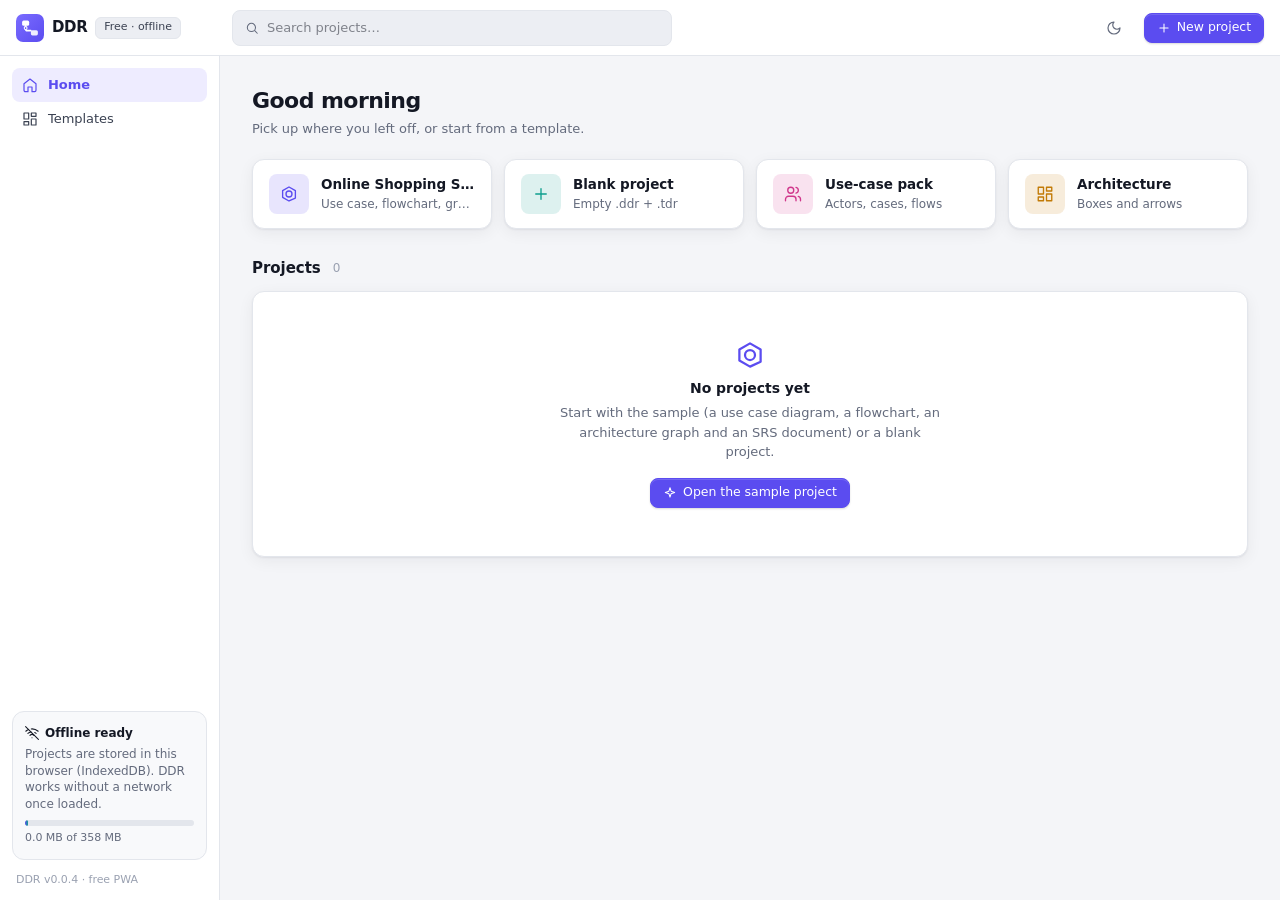
==== commit 3d21f6e5: "Publish DDR PWA v0.0.4 (ed7249b)" ====
--- a/index.html
+++ b/index.html
@@ -39,7 +39,7 @@
     <meta property="og:image:secure_url" content="https://fastering.thedev.id/ddr-free/og.png" />
     <meta property="og:image:type" content="image/png" />
     <meta name="twitter:image" content="https://fastering.thedev.id/ddr-free/og.png" />
-    <script type="application/ld+json">{"@context":"https://schema.org","@type":"SoftwareApplication","name":"DDR: Diagram Done Right","alternateName":"DDR","url":"https://fastering.thedev.id/ddr-free/","image":"https://fastering.thedev.id/ddr-free/og.png","screenshot":"https://fastering.thedev.id/ddr-free/og.png","applicationCategory":"DeveloperApplication","applicationSubCategory":"Diagram editor","operatingSystem":"Any (web browser), Windows, macOS, Linux, Android, iOS","softwareVersion":"0.0.4-alpha.1","description":"Offline-first editor for software diagrams and docs. Write use case diagrams, flowcharts and architecture graphs as text, see them live, and drag them while the code follows.","offers":{"@type":"Offer","price":"0","priceCurrency":"USD"},"author":{"@type":"Person","name":"Fastering18","url":"https://github.com/Fastering18"},"featureList":["Diagrams as text (.ddr)","Documents with live diagrams (.tdr)","Two-way code and diagram editing","Straight and curved edges with bends","SVG and PNG export","Works offline (PWA)"]}</script>
+    <script type="application/ld+json">{"@context":"https://schema.org","@type":"SoftwareApplication","name":"DDR: Diagram Done Right","alternateName":"DDR","url":"https://fastering.thedev.id/ddr-free/","image":"https://fastering.thedev.id/ddr-free/og.png","screenshot":"https://fastering.thedev.id/ddr-free/og.png","applicationCategory":"DeveloperApplication","applicationSubCategory":"Diagram editor","operatingSystem":"Any (web browser), Windows, macOS, Linux, Android, iOS","softwareVersion":"0.0.4","description":"Offline-first editor for software diagrams and docs. Write use case diagrams, flowcharts and architecture graphs as text, see them live, and drag them while the code follows.","offers":{"@type":"Offer","price":"0","priceCurrency":"USD"},"author":{"@type":"Person","name":"Fastering18","url":"https://github.com/Fastering18"},"featureList":["Diagrams as text (.ddr)","Documents with live diagrams (.tdr)","Two-way code and diagram editing","Straight and curved edges with bends","SVG and PNG export","Works offline (PWA)"]}</script>
 
     <script>
       try {
@@ -47,8 +47,8 @@
         document.documentElement.dataset.theme = t
       } catch {}
     </script>
-    <script type="module" crossorigin src="./assets/index-Dk2C4YjP.js"></script>
-    <link rel="stylesheet" crossorigin href="./assets/index-DH3YzEHv.css">
+    <script type="module" crossorigin src="./assets/index-CpWRF5YZ.js"></script>
+    <link rel="stylesheet" crossorigin href="./assets/index-D-WJVdrF.css">
   <link rel="manifest" href="./manifest.webmanifest"></head>
   <body>
     <div id="app">
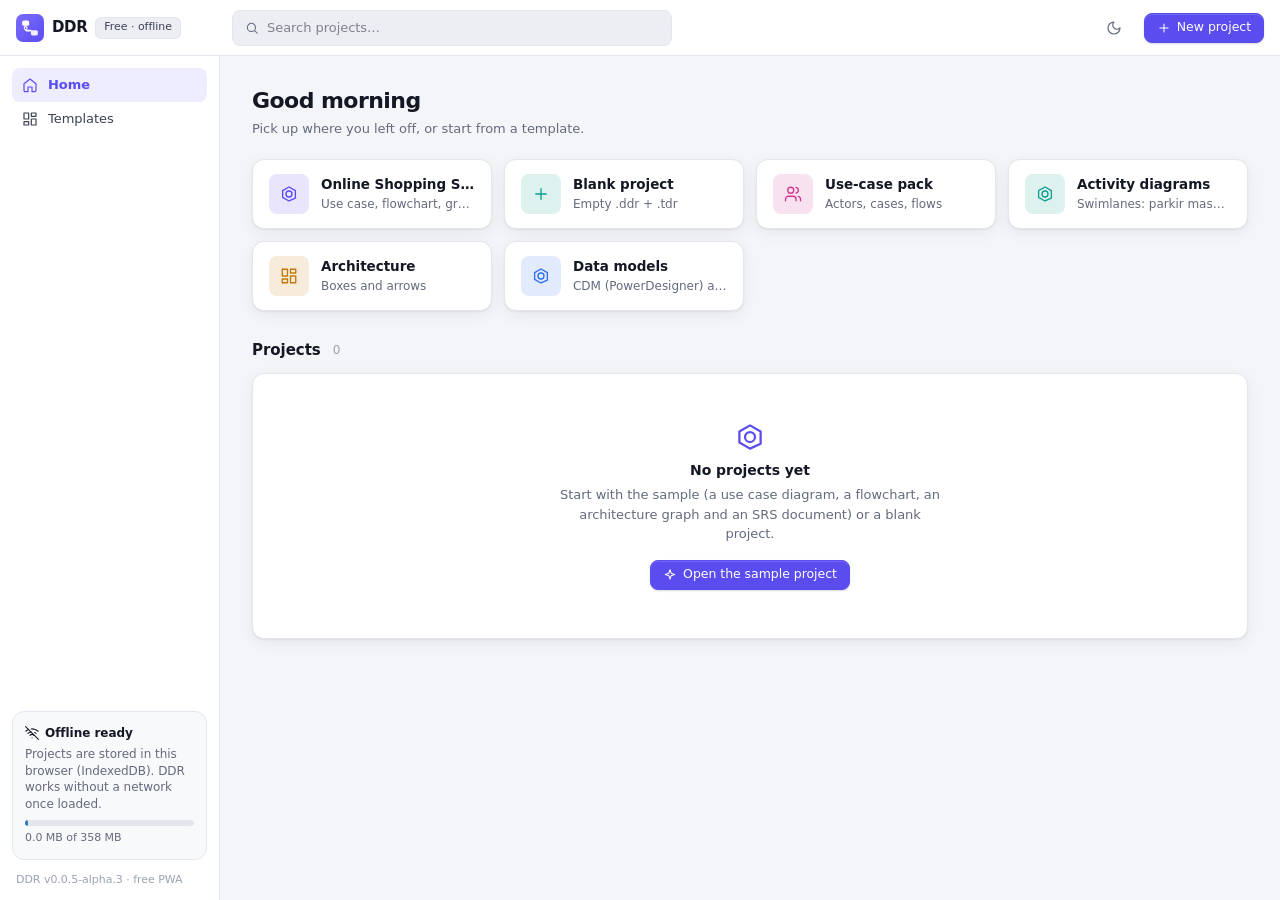
==== commit 7cfb461a: "Publish DDR PWA v0.0.5-alpha.3 (54f5511)" ====
--- a/index.html
+++ b/index.html
@@ -39,7 +39,7 @@
     <meta property="og:image:secure_url" content="https://fastering.thedev.id/ddr-free/og.png" />
     <meta property="og:image:type" content="image/png" />
     <meta name="twitter:image" content="https://fastering.thedev.id/ddr-free/og.png" />
-    <script type="application/ld+json">{"@context":"https://schema.org","@type":"SoftwareApplication","name":"DDR: Diagram Done Right","alternateName":"DDR","url":"https://fastering.thedev.id/ddr-free/","image":"https://fastering.thedev.id/ddr-free/og.png","screenshot":"https://fastering.thedev.id/ddr-free/og.png","applicationCategory":"DeveloperApplication","applicationSubCategory":"Diagram editor","operatingSystem":"Any (web browser), Windows, macOS, Linux, Android, iOS","softwareVersion":"0.0.4","description":"Offline-first editor for software diagrams and docs. Write use case diagrams, flowcharts and architecture graphs as text, see them live, and drag them while the code follows.","offers":{"@type":"Offer","price":"0","priceCurrency":"USD"},"author":{"@type":"Person","name":"Fastering18","url":"https://github.com/Fastering18"},"featureList":["Diagrams as text (.ddr)","Documents with live diagrams (.tdr)","Two-way code and diagram editing","Straight and curved edges with bends","SVG and PNG export","Works offline (PWA)"]}</script>
+    <script type="application/ld+json">{"@context":"https://schema.org","@type":"SoftwareApplication","name":"DDR: Diagram Done Right","alternateName":"DDR","url":"https://fastering.thedev.id/ddr-free/","image":"https://fastering.thedev.id/ddr-free/og.png","screenshot":"https://fastering.thedev.id/ddr-free/og.png","applicationCategory":"DeveloperApplication","applicationSubCategory":"Diagram editor","operatingSystem":"Any (web browser), Windows, macOS, Linux, Android, iOS","softwareVersion":"0.0.5-alpha.3","description":"Offline-first editor for software diagrams and docs. Write use case diagrams, flowcharts and architecture graphs as text, see them live, and drag them while the code follows.","offers":{"@type":"Offer","price":"0","priceCurrency":"USD"},"author":{"@type":"Person","name":"Fastering18","url":"https://github.com/Fastering18"},"featureList":["Diagrams as text (.ddr)","Documents with live diagrams (.tdr)","Two-way code and diagram editing","Straight and curved edges with bends","SVG and PNG export","Works offline (PWA)"]}</script>
 
     <script>
       try {
@@ -47,8 +47,8 @@
         document.documentElement.dataset.theme = t
       } catch {}
     </script>
-    <script type="module" crossorigin src="./assets/index-CpWRF5YZ.js"></script>
-    <link rel="stylesheet" crossorigin href="./assets/index-D-WJVdrF.css">
+    <script type="module" crossorigin src="./assets/index-A28Cehd5.js"></script>
+    <link rel="stylesheet" crossorigin href="./assets/index-BW4tv1i_.css">
   <link rel="manifest" href="./manifest.webmanifest"></head>
   <body>
     <div id="app">
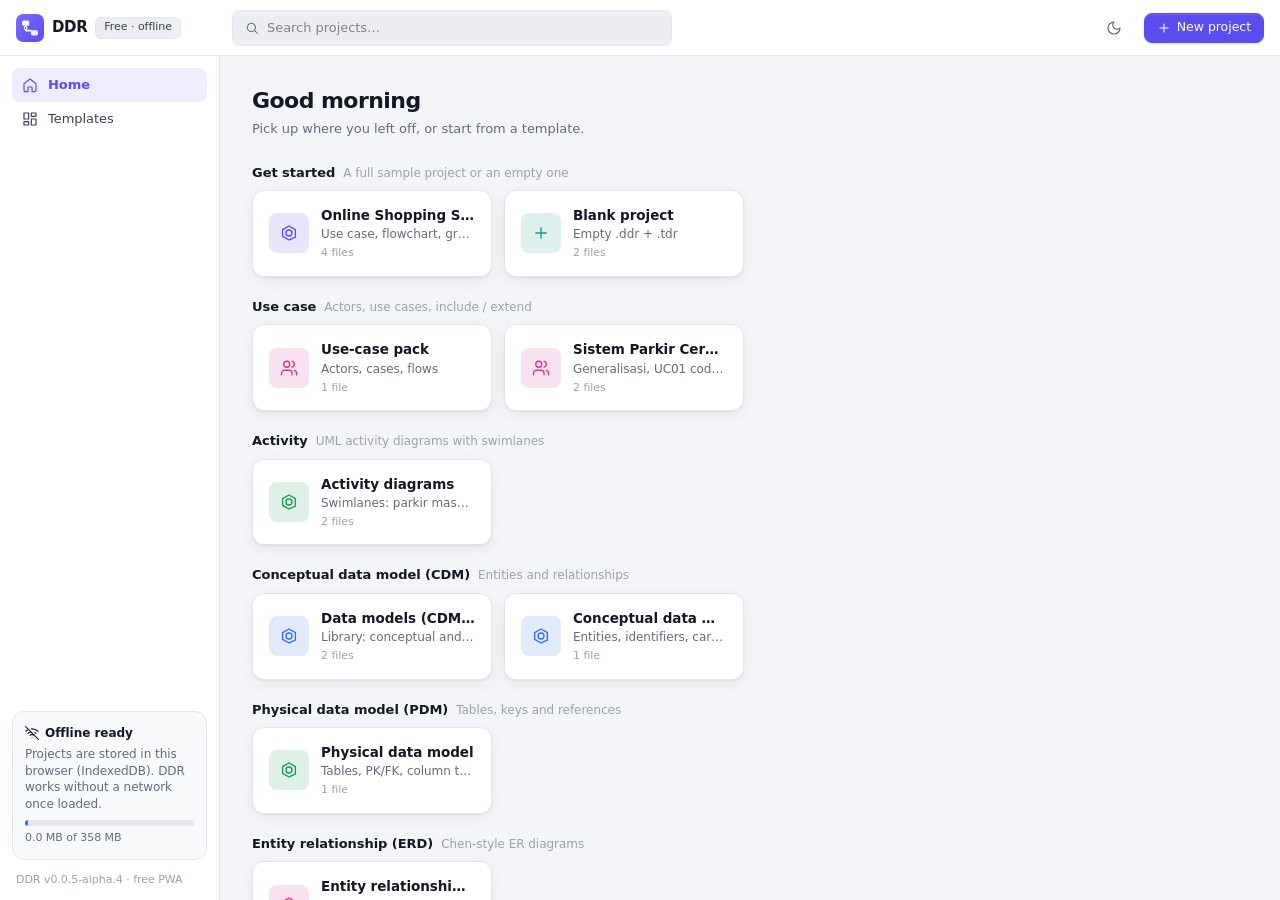
==== commit 400e66ca: "Publish DDR PWA v0.0.5-alpha.4 (d907028)" ====
--- a/index.html
+++ b/index.html
@@ -39,7 +39,7 @@
     <meta property="og:image:secure_url" content="https://fastering.thedev.id/ddr-free/og.png" />
     <meta property="og:image:type" content="image/png" />
     <meta name="twitter:image" content="https://fastering.thedev.id/ddr-free/og.png" />
-    <script type="application/ld+json">{"@context":"https://schema.org","@type":"SoftwareApplication","name":"DDR: Diagram Done Right","alternateName":"DDR","url":"https://fastering.thedev.id/ddr-free/","image":"https://fastering.thedev.id/ddr-free/og.png","screenshot":"https://fastering.thedev.id/ddr-free/og.png","applicationCategory":"DeveloperApplication","applicationSubCategory":"Diagram editor","operatingSystem":"Any (web browser), Windows, macOS, Linux, Android, iOS","softwareVersion":"0.0.5-alpha.3","description":"Offline-first editor for software diagrams and docs. Write use case diagrams, flowcharts and architecture graphs as text, see them live, and drag them while the code follows.","offers":{"@type":"Offer","price":"0","priceCurrency":"USD"},"author":{"@type":"Person","name":"Fastering18","url":"https://github.com/Fastering18"},"featureList":["Diagrams as text (.ddr)","Documents with live diagrams (.tdr)","Two-way code and diagram editing","Straight and curved edges with bends","SVG and PNG export","Works offline (PWA)"]}</script>
+    <script type="application/ld+json">{"@context":"https://schema.org","@type":"SoftwareApplication","name":"DDR: Diagram Done Right","alternateName":"DDR","url":"https://fastering.thedev.id/ddr-free/","image":"https://fastering.thedev.id/ddr-free/og.png","screenshot":"https://fastering.thedev.id/ddr-free/og.png","applicationCategory":"DeveloperApplication","applicationSubCategory":"Diagram editor","operatingSystem":"Any (web browser), Windows, macOS, Linux, Android, iOS","softwareVersion":"0.0.5-alpha.4","description":"Offline-first editor for software diagrams and docs. Write use case diagrams, flowcharts and architecture graphs as text, see them live, and drag them while the code follows.","offers":{"@type":"Offer","price":"0","priceCurrency":"USD"},"author":{"@type":"Person","name":"Fastering18","url":"https://github.com/Fastering18"},"featureList":["Diagrams as text (.ddr)","Documents with live diagrams (.tdr)","Two-way code and diagram editing","Straight and curved edges with bends","SVG and PNG export","Works offline (PWA)"]}</script>
 
     <script>
       try {
@@ -47,8 +47,8 @@
         document.documentElement.dataset.theme = t
       } catch {}
     </script>
-    <script type="module" crossorigin src="./assets/index-A28Cehd5.js"></script>
-    <link rel="stylesheet" crossorigin href="./assets/index-BW4tv1i_.css">
+    <script type="module" crossorigin src="./assets/index-DD-FvTm9.js"></script>
+    <link rel="stylesheet" crossorigin href="./assets/index-10_3EP8k.css">
   <link rel="manifest" href="./manifest.webmanifest"></head>
   <body>
     <div id="app">
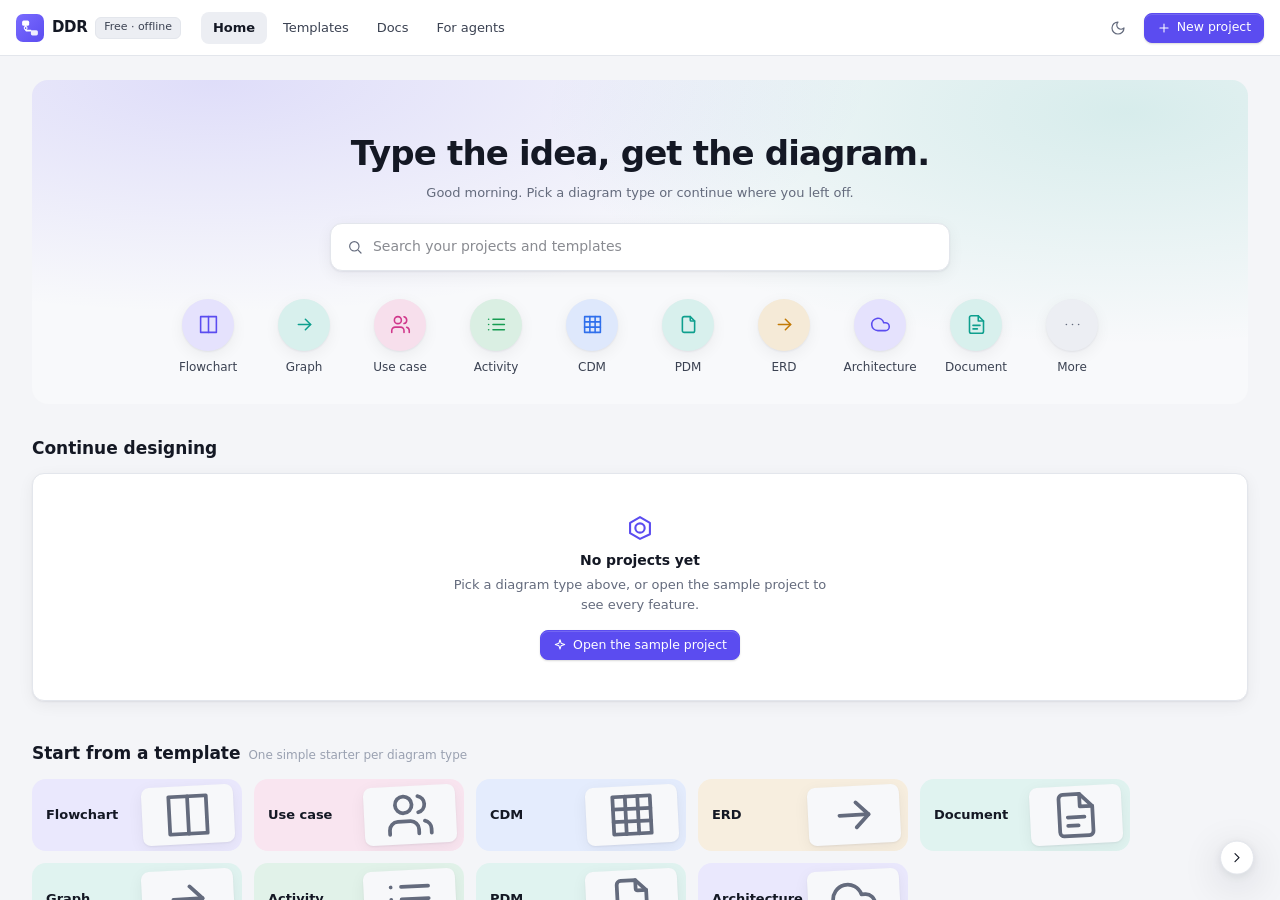
==== commit 95c5c4b4: "Publish DDR PWA v0.0.5-alpha.5 (5c25af2)" ====
--- a/index.html
+++ b/index.html
@@ -2,11 +2,14 @@
 <html lang="en">
   <head>
     <meta charset="UTF-8" />
+    <meta name="google-site-verification" content="XlkPKEx4NIMCSFyskLpBwpNJI0Cm8cO6cS0Q2FjnPX8" />
     <meta name="viewport" content="width=device-width, initial-scale=1.0, viewport-fit=cover, interactive-widget=resizes-content" />
     <title>DDR: Diagram Done Right · text-to-diagram editor for software engineers</title>
     <meta name="description" content="DDR is a free, offline-first editor for software diagrams and docs. Write use case diagrams, flowcharts and architecture graphs as plain text, see them live, drag nodes and bend edges, and the code updates itself." />
-    <meta name="keywords" content="diagram as code, text to diagram, use case diagram, flowchart, architecture diagram, UML, SRS, software documentation, diagram editor, offline PWA, ddr, tdr" />
+    <meta name="keywords" content="diagram as code, text to diagram, use case diagram, flowchart, architecture diagram, UML, SRS, software documentation, diagram editor, offline PWA, ddr, tdr, ERD, CDM, PDM, activity diagram, MCP server, diagram syntax, llms.txt" />
     <meta name="author" content="Fastering18" />
+    <link rel="help" href="docs/syntax.html" title="DDR syntax reference" />
+    <link rel="alternate" type="text/markdown" href="llms.txt" title="DDR guide for LLMs and agents" />
     <meta name="robots" content="index, follow, max-image-preview:large" />
     <meta name="application-name" content="DDR" />
     <meta name="apple-mobile-web-app-title" content="DDR" />
@@ -39,7 +42,7 @@
     <meta property="og:image:secure_url" content="https://fastering.thedev.id/ddr-free/og.png" />
     <meta property="og:image:type" content="image/png" />
     <meta name="twitter:image" content="https://fastering.thedev.id/ddr-free/og.png" />
-    <script type="application/ld+json">{"@context":"https://schema.org","@type":"SoftwareApplication","name":"DDR: Diagram Done Right","alternateName":"DDR","url":"https://fastering.thedev.id/ddr-free/","image":"https://fastering.thedev.id/ddr-free/og.png","screenshot":"https://fastering.thedev.id/ddr-free/og.png","applicationCategory":"DeveloperApplication","applicationSubCategory":"Diagram editor","operatingSystem":"Any (web browser), Windows, macOS, Linux, Android, iOS","softwareVersion":"0.0.5-alpha.4","description":"Offline-first editor for software diagrams and docs. Write use case diagrams, flowcharts and architecture graphs as text, see them live, and drag them while the code follows.","offers":{"@type":"Offer","price":"0","priceCurrency":"USD"},"author":{"@type":"Person","name":"Fastering18","url":"https://github.com/Fastering18"},"featureList":["Diagrams as text (.ddr)","Documents with live diagrams (.tdr)","Two-way code and diagram editing","Straight and curved edges with bends","SVG and PNG export","Works offline (PWA)"]}</script>
+    <script type="application/ld+json">{"@context":"https://schema.org","@type":"SoftwareApplication","name":"DDR: Diagram Done Right","alternateName":"DDR","url":"https://fastering.thedev.id/ddr-free/","image":"https://fastering.thedev.id/ddr-free/og.png","screenshot":"https://fastering.thedev.id/ddr-free/og.png","applicationCategory":"DeveloperApplication","applicationSubCategory":"Diagram editor","operatingSystem":"Any (web browser), Windows, macOS, Linux, Android, iOS","softwareVersion":"0.0.5-alpha.5","description":"Offline-first editor for software diagrams and docs. Write use case diagrams, flowcharts and architecture graphs as text, see them live, and drag them while the code follows.","offers":{"@type":"Offer","price":"0","priceCurrency":"USD"},"author":{"@type":"Person","name":"Fastering18","url":"https://github.com/Fastering18"},"featureList":["Diagrams as text (.ddr)","Documents with live diagrams (.tdr)","Two-way code and diagram editing","Straight and curved edges with bends","SVG and PNG export","Works offline (PWA)"]}</script>
 
     <script>
       try {
@@ -47,8 +50,8 @@
         document.documentElement.dataset.theme = t
       } catch {}
     </script>
-    <script type="module" crossorigin src="./assets/index-DD-FvTm9.js"></script>
-    <link rel="stylesheet" crossorigin href="./assets/index-10_3EP8k.css">
+    <script type="module" crossorigin src="./assets/index-BBUZKcSA.js"></script>
+    <link rel="stylesheet" crossorigin href="./assets/index-Cu-n9tcw.css">
   <link rel="manifest" href="./manifest.webmanifest"></head>
   <body>
     <div id="app">
